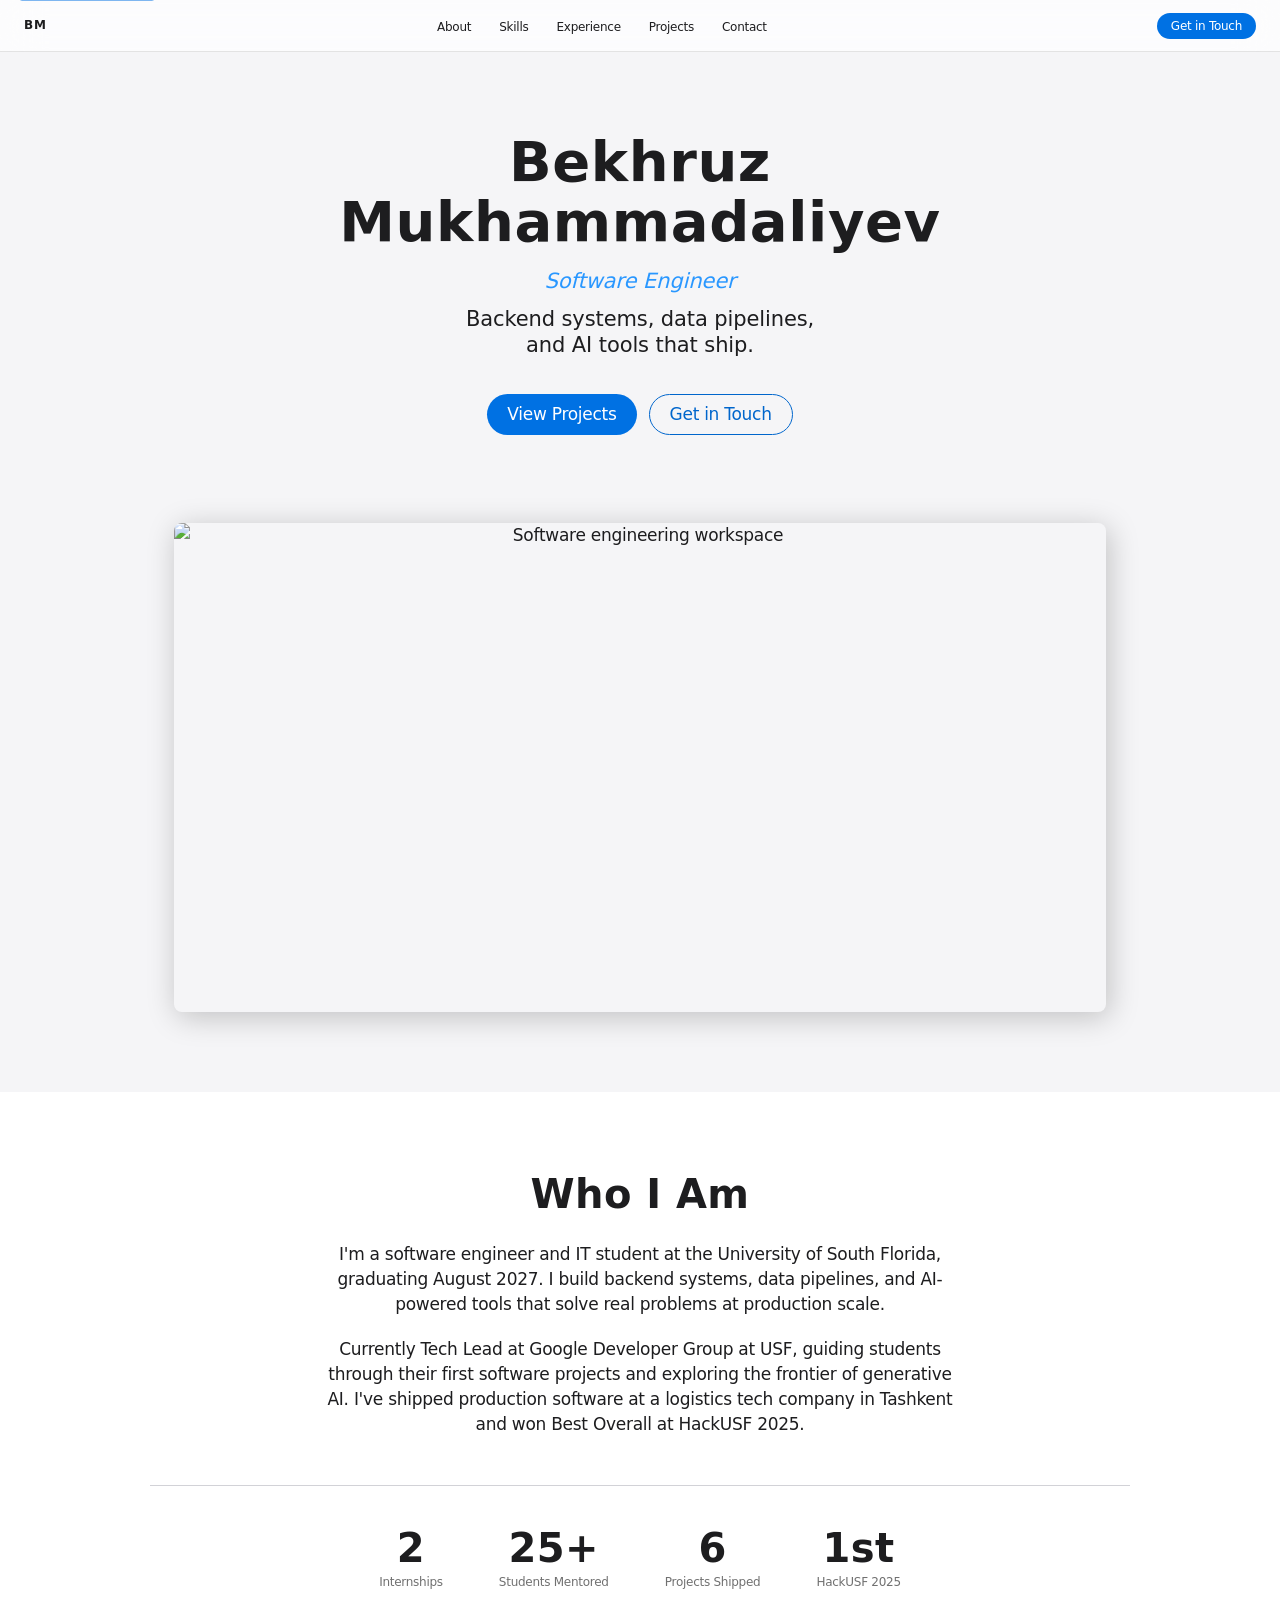
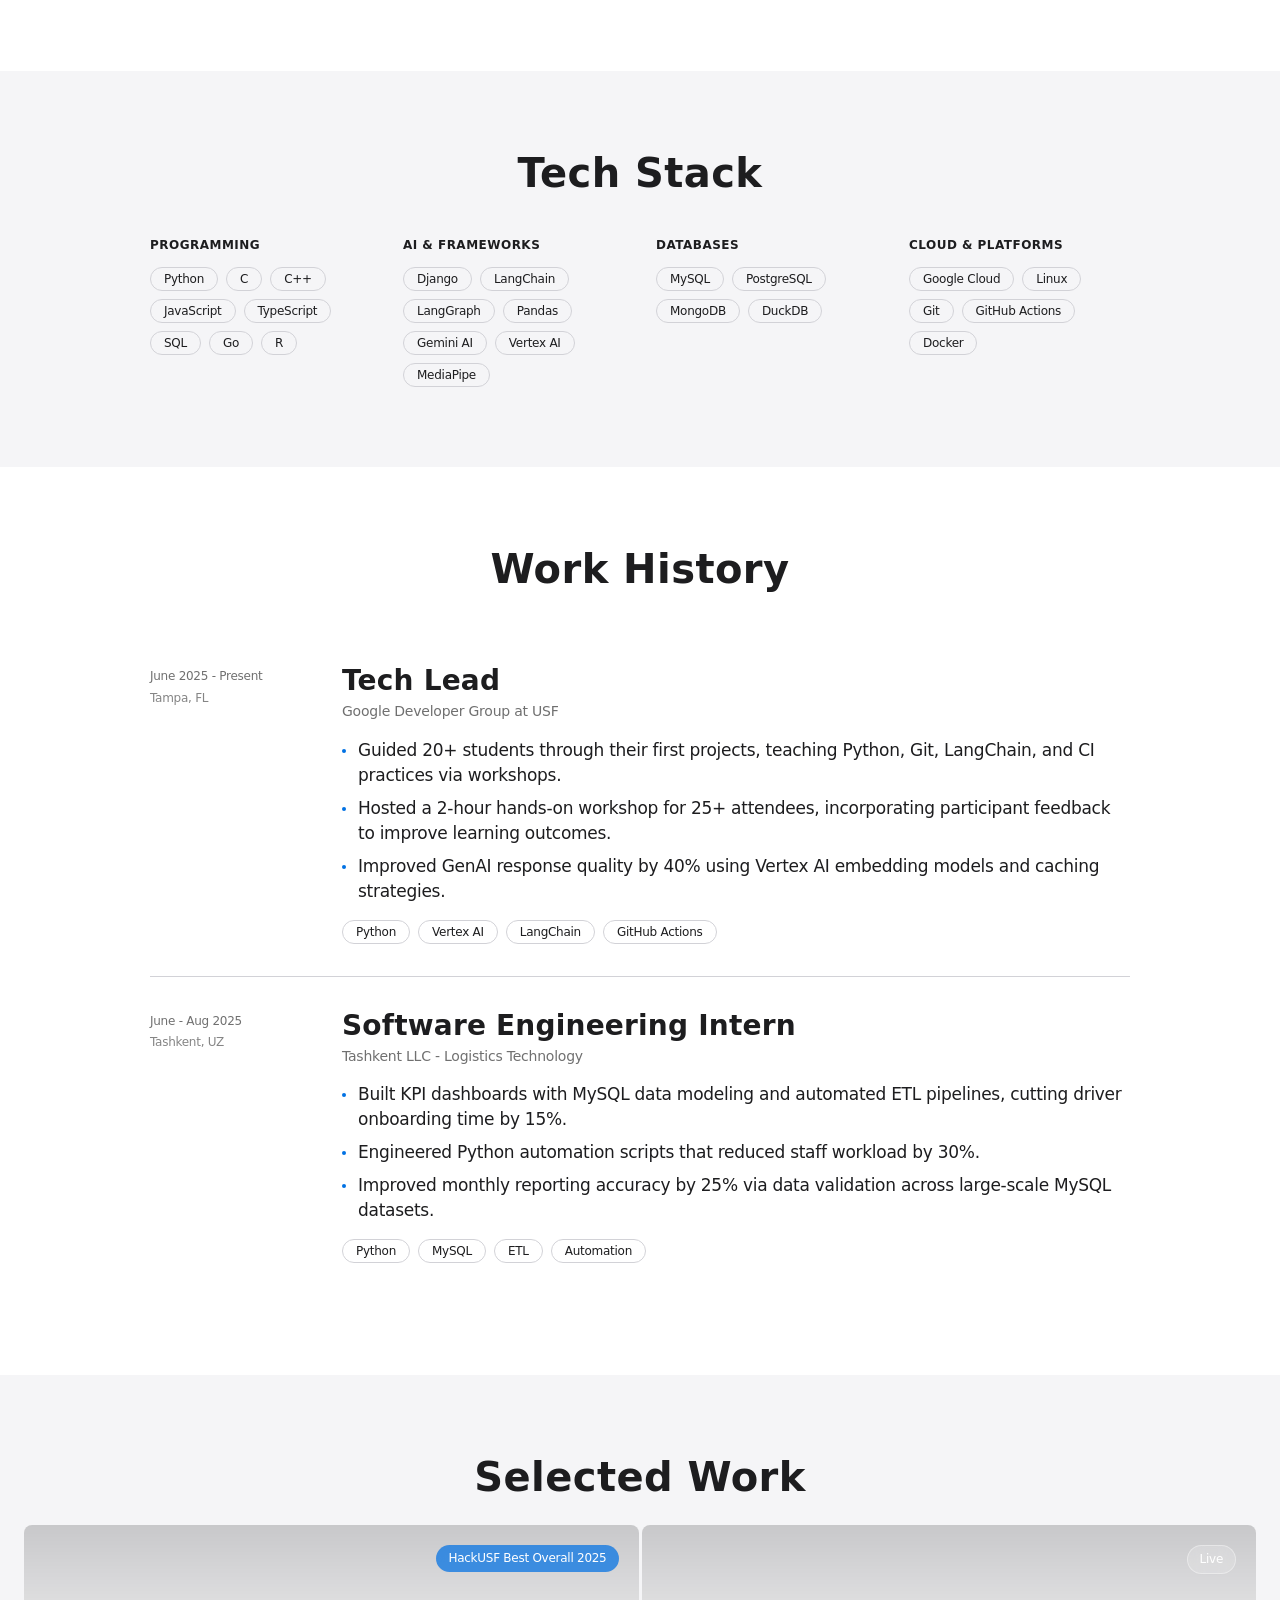
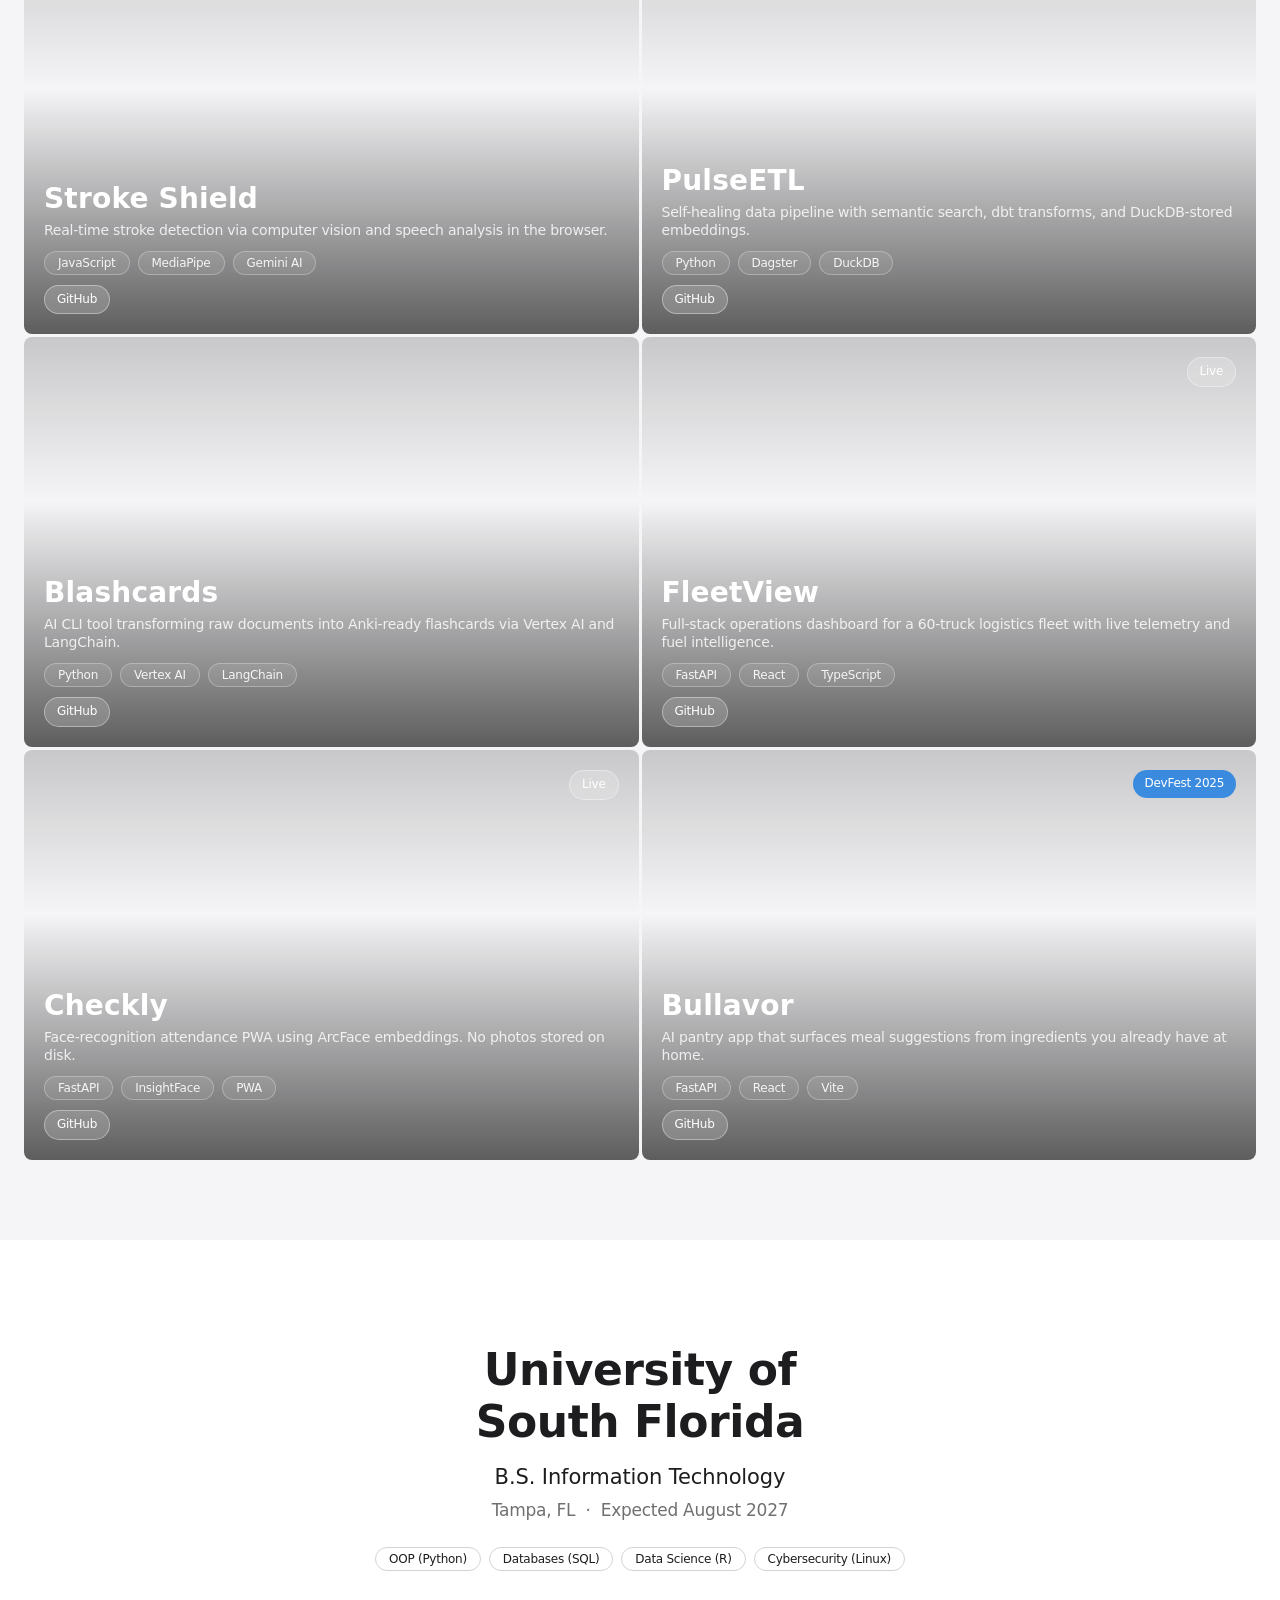
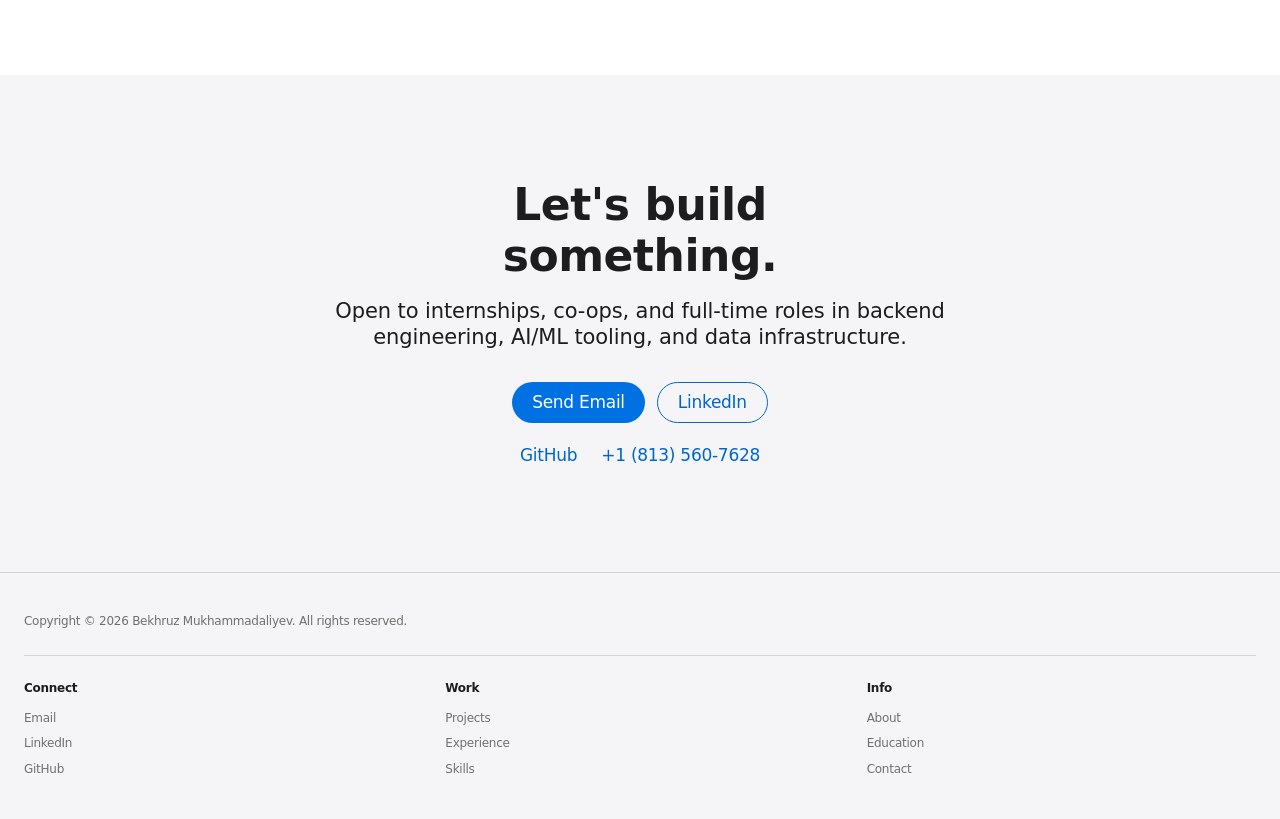
==== index.html @ 5757f216 "Redesign portfolio with Apple design language Complete overhaul to Apple product-page aesthetic: #f5" ====
<!DOCTYPE html>
<html lang="en">
<head>
  <meta charset="UTF-8" />
  <meta name="viewport" content="width=device-width, initial-scale=1.0" />
  <meta name="description" content="Bekhruz Mukhammadaliyev - software engineer at USF building backend systems, data pipelines, and AI tools." />
  <meta property="og:title" content="Bekhruz Mukhammadaliyev" />
  <meta property="og:description" content="Software engineer building backend systems, data pipelines, and AI tools that ship." />
  <meta property="og:type" content="website" />
  <meta name="twitter:card" content="summary" />
  <title>Bekhruz Mukhammadaliyev</title>
  <link rel="icon" href="data:image/svg+xml,<svg xmlns='http://www.w3.org/2000/svg' viewBox='0 0 100 100'><rect width='100' height='100' rx='22' fill='%230071e3'/><text x='50' y='72' text-anchor='middle' font-size='56' font-family='system-ui' font-weight='600' fill='white'>B</text></svg>" />
  <link rel="stylesheet" href="style.css" />
</head>
<body>

  <a href="#main-content" class="skip-link">Skip to content</a>

  <!-- Navigation -->
  <nav id="navbar" aria-label="Main navigation">
    <div class="nav-inner">
      <a href="#hero" class="nav-logo" aria-label="Bekhruz Mukhammadaliyev, home">BM</a>
      <ul class="nav-links" role="list">
        <li><a href="#about">About</a></li>
        <li><a href="#skills">Skills</a></li>
        <li><a href="#experience">Experience</a></li>
        <li><a href="#projects">Projects</a></li>
        <li><a href="#contact">Contact</a></li>
      </ul>
      <a href="#contact" class="btn btn-filled nav-cta">Get in Touch</a>
      <button class="hamburger" id="hamburger" aria-label="Toggle menu" aria-expanded="false" aria-controls="mobileMenu">
        <span></span>
        <span></span>
        <span></span>
      </button>
    </div>
  </nav>

  <!-- Mobile Menu -->
  <nav class="mobile-menu" id="mobileMenu" aria-label="Mobile navigation" aria-hidden="true">
    <ul role="list">
      <li><a href="#about"      class="mobile-link">About</a></li>
      <li><a href="#skills"     class="mobile-link">Skills</a></li>
      <li><a href="#experience" class="mobile-link">Experience</a></li>
      <li><a href="#projects"   class="mobile-link">Projects</a></li>
      <li><a href="#contact"    class="mobile-link">Contact</a></li>
    </ul>
  </nav>

  <main id="main-content">

    <!-- Hero -->
    <section id="hero">
      <div class="hero-text">
        <h1 class="hero-name">Bekhruz<br>Mukhammadaliyev</h1>
        <p class="hero-role">Software Engineer</p>
        <p class="hero-tagline">Backend systems, data pipelines,<br class="hero-br"> and AI tools that ship.</p>
        <div class="hero-actions">
          <a href="#projects" class="btn btn-filled">View Projects</a>
          <a href="#contact" class="btn btn-outlined">Get in Touch</a>
        </div>
      </div>
      <div class="hero-visual">
        <img
          src="https://picsum.photos/seed/bekhruz-software-engineer-workspace/1200/630"
          alt="Software engineering workspace"
          class="hero-image"
          width="1200"
          height="630"
        />
      </div>
    </section>

    <!-- About -->
    <section id="about" class="section section-white">
      <div class="section-col">
        <h2 class="heading reveal">Who I Am</h2>
        <p class="body-text reveal">I'm a software engineer and IT student at the University of South Florida, graduating August 2027. I build backend systems, data pipelines, and AI-powered tools that solve real problems at production scale.</p>
        <p class="body-text reveal">Currently Tech Lead at Google Developer Group at USF, guiding students through their first software projects and exploring the frontier of generative AI. I've shipped production software at a logistics tech company in Tashkent and won Best Overall at HackUSF 2025.</p>
        <div class="about-stats reveal">
          <div class="stat">
            <span class="stat-number">2</span>
            <span class="stat-label">Internships</span>
          </div>
          <div class="stat">
            <span class="stat-number">25+</span>
            <span class="stat-label">Students Mentored</span>
          </div>
          <div class="stat">
            <span class="stat-number">6</span>
            <span class="stat-label">Projects Shipped</span>
          </div>
          <div class="stat">
            <span class="stat-number">1st</span>
            <span class="stat-label">HackUSF 2025</span>
          </div>
        </div>
      </div>
    </section>

    <!-- Skills -->
    <section id="skills" class="section section-frost">
      <div class="section-col">
        <h2 class="heading reveal">Tech Stack</h2>
        <div class="skills-grid">

          <div class="skill-group reveal">
            <h3 class="skill-group-label">Programming</h3>
            <div class="tag-row">
              <span class="tag">Python</span>
              <span class="tag">C</span>
              <span class="tag">C++</span>
              <span class="tag">JavaScript</span>
              <span class="tag">TypeScript</span>
              <span class="tag">SQL</span>
              <span class="tag">Go</span>
              <span class="tag">R</span>
            </div>
          </div>

          <div class="skill-group reveal">
            <h3 class="skill-group-label">AI &amp; Frameworks</h3>
            <div class="tag-row">
              <span class="tag">Django</span>
              <span class="tag">LangChain</span>
              <span class="tag">LangGraph</span>
              <span class="tag">Pandas</span>
              <span class="tag">Gemini AI</span>
              <span class="tag">Vertex AI</span>
              <span class="tag">MediaPipe</span>
            </div>
          </div>

          <div class="skill-group reveal">
            <h3 class="skill-group-label">Databases</h3>
            <div class="tag-row">
              <span class="tag">MySQL</span>
              <span class="tag">PostgreSQL</span>
              <span class="tag">MongoDB</span>
              <span class="tag">DuckDB</span>
            </div>
          </div>

          <div class="skill-group reveal">
            <h3 class="skill-group-label">Cloud &amp; Platforms</h3>
            <div class="tag-row">
              <span class="tag">Google Cloud</span>
              <span class="tag">Linux</span>
              <span class="tag">Git</span>
              <span class="tag">GitHub Actions</span>
              <span class="tag">Docker</span>
            </div>
          </div>

        </div>
      </div>
    </section>

    <!-- Experience -->
    <section id="experience" class="section section-white">
      <div class="section-col">
        <h2 class="heading reveal">Work History</h2>
        <div class="exp-list">

          <div class="exp-item reveal">
            <div class="exp-meta">
              <span class="exp-period">June 2025 - Present</span>
              <span class="exp-location">Tampa, FL</span>
            </div>
            <div class="exp-body">
              <h3 class="exp-role">Tech Lead</h3>
              <p class="exp-org">Google Developer Group at USF</p>
              <ul class="exp-bullets">
                <li>Guided 20+ students through their first projects, teaching Python, Git, LangChain, and CI practices via workshops.</li>
                <li>Hosted a 2-hour hands-on workshop for 25+ attendees, incorporating participant feedback to improve learning outcomes.</li>
                <li>Improved GenAI response quality by 40% using Vertex AI embedding models and caching strategies.</li>
              </ul>
              <div class="tag-row">
                <span class="tag">Python</span>
                <span class="tag">Vertex AI</span>
                <span class="tag">LangChain</span>
                <span class="tag">GitHub Actions</span>
              </div>
            </div>
          </div>

          <div class="exp-item reveal">
            <div class="exp-meta">
              <span class="exp-period">June - Aug 2025</span>
              <span class="exp-location">Tashkent, UZ</span>
            </div>
            <div class="exp-body">
              <h3 class="exp-role">Software Engineering Intern</h3>
              <p class="exp-org">Tashkent LLC - Logistics Technology</p>
              <ul class="exp-bullets">
                <li>Built KPI dashboards with MySQL data modeling and automated ETL pipelines, cutting driver onboarding time by 15%.</li>
                <li>Engineered Python automation scripts that reduced staff workload by 30%.</li>
                <li>Improved monthly reporting accuracy by 25% via data validation across large-scale MySQL datasets.</li>
              </ul>
              <div class="tag-row">
                <span class="tag">Python</span>
                <span class="tag">MySQL</span>
                <span class="tag">ETL</span>
                <span class="tag">Automation</span>
              </div>
            </div>
          </div>

        </div>
      </div>
    </section>

    <!-- Projects -->
    <section id="projects" class="section section-frost section-projects">
      <div class="section-col">
        <h2 class="heading reveal">Selected Work</h2>
      </div>
      <div class="projects-grid">

        <div class="project-card reveal" style="--card-img: url('https://picsum.photos/seed/stroke-medical-detection/800/540')">
          <div class="project-card-inner">
            <div class="project-card-top">
              <span class="project-badge">HackUSF Best Overall 2025</span>
            </div>
            <div class="project-card-bottom">
              <h3 class="project-title">Stroke Shield</h3>
              <p class="project-desc">Real-time stroke detection via computer vision and speech analysis in the browser.</p>
              <div class="tag-row">
                <span class="tag tag-glass">JavaScript</span>
                <span class="tag tag-glass">MediaPipe</span>
                <span class="tag tag-glass">Gemini AI</span>
              </div>
              <div class="project-card-links">
                <a href="https://github.com/bekhruzmd/strokeshield" target="_blank" rel="noopener" class="project-link-pill">GitHub</a>
              </div>
            </div>
          </div>
        </div>

        <div class="project-card reveal" style="--card-img: url('https://picsum.photos/seed/data-pipeline-abstract/800/540')">
          <div class="project-card-inner">
            <div class="project-card-top">
              <a href="https://pulseetl.streamlit.app" target="_blank" rel="noopener" class="project-link-pill">Live</a>
            </div>
            <div class="project-card-bottom">
              <h3 class="project-title">PulseETL</h3>
              <p class="project-desc">Self-healing data pipeline with semantic search, dbt transforms, and DuckDB-stored embeddings.</p>
              <div class="tag-row">
                <span class="tag tag-glass">Python</span>
                <span class="tag tag-glass">Dagster</span>
                <span class="tag tag-glass">DuckDB</span>
              </div>
              <div class="project-card-links">
                <a href="https://github.com/bekhruzmd/production-grade-etl" target="_blank" rel="noopener" class="project-link-pill">GitHub</a>
              </div>
            </div>
          </div>
        </div>

        <div class="project-card reveal" style="--card-img: url('https://picsum.photos/seed/study-ai-flashcards/800/540')">
          <div class="project-card-inner">
            <div class="project-card-top"></div>
            <div class="project-card-bottom">
              <h3 class="project-title">Blashcards</h3>
              <p class="project-desc">AI CLI tool transforming raw documents into Anki-ready flashcards via Vertex AI and LangChain.</p>
              <div class="tag-row">
                <span class="tag tag-glass">Python</span>
                <span class="tag tag-glass">Vertex AI</span>
                <span class="tag tag-glass">LangChain</span>
              </div>
              <div class="project-card-links">
                <a href="https://github.com/bekhruzmd/blashcards" target="_blank" rel="noopener" class="project-link-pill">GitHub</a>
              </div>
            </div>
          </div>
        </div>

        <div class="project-card reveal" style="--card-img: url('https://picsum.photos/seed/logistics-fleet-truck/800/540')">
          <div class="project-card-inner">
            <div class="project-card-top">
              <a href="https://fleetview-app.vercel.app/#/overview" target="_blank" rel="noopener" class="project-link-pill">Live</a>
            </div>
            <div class="project-card-bottom">
              <h3 class="project-title">FleetView</h3>
              <p class="project-desc">Full-stack operations dashboard for a 60-truck logistics fleet with live telemetry and fuel intelligence.</p>
              <div class="tag-row">
                <span class="tag tag-glass">FastAPI</span>
                <span class="tag tag-glass">React</span>
                <span class="tag tag-glass">TypeScript</span>
              </div>
              <div class="project-card-links">
                <a href="https://github.com/bekhruzmd/fleetview" target="_blank" rel="noopener" class="project-link-pill">GitHub</a>
              </div>
            </div>
          </div>
        </div>

        <div class="project-card reveal" style="--card-img: url('https://picsum.photos/seed/biometric-face-recognition/800/540')">
          <div class="project-card-inner">
            <div class="project-card-top">
              <a href="https://bekhruzmd.github.io/checkly/" target="_blank" rel="noopener" class="project-link-pill">Live</a>
            </div>
            <div class="project-card-bottom">
              <h3 class="project-title">Checkly</h3>
              <p class="project-desc">Face-recognition attendance PWA using ArcFace embeddings. No photos stored on disk.</p>
              <div class="tag-row">
                <span class="tag tag-glass">FastAPI</span>
                <span class="tag tag-glass">InsightFace</span>
                <span class="tag tag-glass">PWA</span>
              </div>
              <div class="project-card-links">
                <a href="https://github.com/bekhruzmd/checkly" target="_blank" rel="noopener" class="project-link-pill">GitHub</a>
              </div>
            </div>
          </div>
        </div>

        <div class="project-card reveal" style="--card-img: url('https://picsum.photos/seed/food-kitchen-pantry/800/540')">
          <div class="project-card-inner">
            <div class="project-card-top">
              <span class="project-badge">DevFest 2025</span>
            </div>
            <div class="project-card-bottom">
              <h3 class="project-title">Bullavor</h3>
              <p class="project-desc">AI pantry app that surfaces meal suggestions from ingredients you already have at home.</p>
              <div class="tag-row">
                <span class="tag tag-glass">FastAPI</span>
                <span class="tag tag-glass">React</span>
                <span class="tag tag-glass">Vite</span>
              </div>
              <div class="project-card-links">
                <a href="https://github.com/bekhruzmd/bullavor-final" target="_blank" rel="noopener" class="project-link-pill">GitHub</a>
              </div>
            </div>
          </div>
        </div>

      </div>
    </section>

    <!-- Education -->
    <section id="education" class="section section-white">
      <div class="edu-block reveal">
        <h2 class="heading-display">University of<br>South Florida</h2>
        <p class="edu-degree">B.S. Information Technology</p>
        <p class="edu-meta">Tampa, FL &nbsp;&middot;&nbsp; Expected August 2027</p>
        <div class="tag-row tag-row-center">
          <span class="tag">OOP (Python)</span>
          <span class="tag">Databases (SQL)</span>
          <span class="tag">Data Science (R)</span>
          <span class="tag">Cybersecurity (Linux)</span>
        </div>
      </div>
    </section>

    <!-- Contact -->
    <section id="contact" class="section section-frost">
      <div class="contact-block reveal">
        <h2 class="heading-display">Let's build<br>something.</h2>
        <p class="contact-body">Open to internships, co-ops, and full-time roles in backend engineering, AI/ML tooling, and data infrastructure.</p>
        <div class="contact-actions">
          <a href="mailto:bekhruzapp@gmail.com" class="btn btn-filled">Send Email</a>
          <a href="https://linkedin.com/in/bekhruz-m" target="_blank" rel="noopener" class="btn btn-outlined">LinkedIn</a>
        </div>
        <div class="contact-aux">
          <a href="https://github.com/bekhruzmd" target="_blank" rel="noopener" class="ghost-link">GitHub</a>
          <a href="tel:+18135607628" class="ghost-link">+1 (813) 560-7628</a>
        </div>
      </div>
    </section>

  </main>

  <!-- Footer -->
  <footer>
    <div class="footer-inner">
      <div class="footer-top">
        <p class="footer-legal">Copyright &copy; <span id="year"></span> Bekhruz Mukhammadaliyev. All rights reserved.</p>
      </div>
      <div class="footer-grid">
        <div class="footer-col">
          <p class="footer-col-label">Connect</p>
          <a href="mailto:bekhruzapp@gmail.com" class="footer-link">Email</a>
          <a href="https://linkedin.com/in/bekhruz-m" target="_blank" rel="noopener" class="footer-link">LinkedIn</a>
          <a href="https://github.com/bekhruzmd" target="_blank" rel="noopener" class="footer-link">GitHub</a>
        </div>
        <div class="footer-col">
          <p class="footer-col-label">Work</p>
          <a href="#projects" class="footer-link">Projects</a>
          <a href="#experience" class="footer-link">Experience</a>
          <a href="#skills" class="footer-link">Skills</a>
        </div>
        <div class="footer-col">
          <p class="footer-col-label">Info</p>
          <a href="#about" class="footer-link">About</a>
          <a href="#education" class="footer-link">Education</a>
          <a href="#contact" class="footer-link">Contact</a>
        </div>
      </div>
    </div>
  </footer>

  <script src="script.js"></script>
</body>
</html>
---- style.css ----
/* ── Reset ── */
*, *::before, *::after { box-sizing: border-box; margin: 0; padding: 0; }

/* ════════════════════════════════════
   DESIGN TOKENS — Apple Style Reference
   Light · SF Pro · Three-blue system
════════════════════════════════════ */
:root {
  /* Colors */
  --blue:       #0071e3;   /* filled action buttons only */
  --blue-link:  #0066cc;   /* outlined actions, ghost links */
  --blue-sig:   #2997ff;   /* decorative, italic role label */
  --carbon:     #1d1d1f;   /* primary text */
  --frost:      #f5f5f7;   /* page canvas, section default */
  --ice:        #f4f8fb;   /* elevated surface wash */
  --ash:        #707070;   /* muted text, footer links */
  --mist:       #858585;   /* captions, meta */
  --divider:    #d2d2d7;   /* hairline rules */
  --pebble:     #e2e2e5;   /* tag fills, disabled surfaces */

  /* Typography — SF Pro on Apple, system-ui elsewhere */
  --font: -apple-system, BlinkMacSystemFont, "SF Pro Display", "SF Pro Text",
          system-ui, "Helvetica Neue", Helvetica, sans-serif;

  /* Type scale with Apple letter-spacing values */
  --sz-caption: 12px;  --lh-caption: 1.33;  --ls-caption: -0.264px;
  --sz-sm:      14px;  --lh-sm:      1.29;  --ls-sm:      -0.224px;
  --sz-body:    17px;  --lh-body:    1.47;  --ls-body:    -0.272px;
  --sz-sub:     21px;  --lh-sub:     1.24;  --ls-sub:     -0.105px;
  --sz-h3:      28px;  --lh-h3:      1.18;  --ls-h3:       0.196px;
  --sz-h2:      40px;  --lh-h2:      1.14;  --ls-h2:       0.44px;
  --sz-h1:      56px;  --lh-h1:      1.07;  --ls-h1:       0.616px;

  /* Radii — ONLY these two values */
  --r-card:  8px;
  --r-pill:  980px;

  /* Shadows — product images only, never on UI */
  --shadow-product: rgba(0, 0, 0, 0.22) 3px 5px 30px 0px;

  /* Easing */
  --ease: cubic-bezier(0.25, 0.1, 0.25, 1);
  --ease-out: cubic-bezier(0.23, 1, 0.32, 1);

  /* Layout */
  --max-page: 1440px;
  --max-text: 980px;

  color-scheme: light;
}

/* ── Base ── */
html { scroll-behavior: smooth; }

body {
  font-family: var(--font);
  background: var(--frost);
  color: var(--carbon);
  font-size: var(--sz-body);
  line-height: var(--lh-body);
  letter-spacing: var(--ls-body);
  overflow-x: hidden;
  -webkit-font-smoothing: antialiased;
  -moz-osx-font-smoothing: grayscale;
}

a    { color: inherit; text-decoration: none; }
ul   { list-style: none; }
img  { display: block; max-width: 100%; }

::selection { background: var(--blue); color: #fff; }

::-webkit-scrollbar { width: 6px; }
::-webkit-scrollbar-track { background: transparent; }
::-webkit-scrollbar-thumb { background: var(--divider); border-radius: 3px; }

/* ── Skip Link ── */
.skip-link {
  position: fixed;
  top: 0; left: 1rem;
  z-index: 200;
  background: var(--blue);
  color: #fff;
  font-family: var(--font);
  font-size: var(--sz-sm);
  padding: 0.5rem 1.25rem;
  border-radius: 0 0 6px 6px;
  text-decoration: none;
  transform: translateY(-100%);
  transition: transform 150ms var(--ease-out);
}
.skip-link:focus {
  transform: translateY(0);
  outline: 2px solid var(--blue);
  outline-offset: 2px;
}

/* ════════════════════════════════════
   BUTTONS
   980px radius · three variants · no shadows
════════════════════════════════════ */
.btn {
  display: inline-flex;
  align-items: center;
  justify-content: center;
  font-family: var(--font);
  font-size: var(--sz-body);
  font-weight: 400;
  letter-spacing: var(--ls-body);
  line-height: 1;
  border-radius: var(--r-pill);
  padding: 11px 20px;
  border: none;
  cursor: pointer;
  white-space: nowrap;
  text-decoration: none;
  transition: opacity 140ms ease;
}

.btn:hover  { opacity: 0.84; }
.btn:active { opacity: 0.68; transform: scale(0.98); transition-duration: 80ms; }

.btn-filled {
  background: var(--blue);
  color: #fff;
}

.btn-outlined {
  background: transparent;
  color: var(--blue-link);
  border: 1px solid var(--blue-link);
}

.ghost-link {
  font-size: var(--sz-body);
  color: var(--blue-link);
  text-decoration: none;
  transition: text-decoration 120ms ease;
}
.ghost-link:hover {
  text-decoration: underline;
  text-underline-offset: 3px;
}

/* ════════════════════════════════════
   NAVIGATION
   Frosted glass · sticky 52px · single line
════════════════════════════════════ */
#navbar {
  position: fixed;
  top: 0; left: 0; right: 0;
  z-index: 100;
  height: 52px;
  background: rgba(255, 255, 255, 0.72);
  backdrop-filter: blur(20px) saturate(180%);
  -webkit-backdrop-filter: blur(20px) saturate(180%);
  border-bottom: 0.5px solid rgba(0, 0, 0, 0.1);
}

.nav-inner {
  display: flex;
  align-items: center;
  justify-content: space-between;
  height: 100%;
  max-width: var(--max-page);
  margin: 0 auto;
  padding: 0 24px;
  gap: 16px;
}

.nav-logo {
  font-size: var(--sz-caption);
  font-weight: 600;
  color: var(--carbon);
  letter-spacing: 0.08em;
  text-transform: uppercase;
  flex-shrink: 0;
}

.nav-links {
  display: flex;
  align-items: center;
  gap: 0;
  flex: 1;
  justify-content: center;
}

.nav-links a {
  font-size: var(--sz-caption);
  font-weight: 400;
  color: var(--carbon);
  letter-spacing: var(--ls-caption);
  padding: 0.4rem 0.875rem;
  border-radius: var(--r-pill);
  transition: background 150ms ease;
  white-space: nowrap;
}
.nav-links a:hover { background: rgba(0, 0, 0, 0.06); }

.nav-cta {
  font-size: var(--sz-caption);
  padding: 7px 14px;
  flex-shrink: 0;
}

/* ── Hamburger ── */
.hamburger {
  display: none;
  flex-direction: column;
  justify-content: center;
  gap: 4px;
  background: none;
  border: none;
  cursor: pointer;
  padding: 0.5rem;
  min-width: 44px;
  min-height: 44px;
}
.hamburger span {
  display: block;
  width: 18px;
  height: 1px;
  background: var(--carbon);
  transition: transform 220ms var(--ease-out), opacity 220ms var(--ease-out);
}
.hamburger.open span:nth-child(1) { transform: translateY(5px) rotate(45deg); }
.hamburger.open span:nth-child(2) { opacity: 0; transform: scaleX(0); }
.hamburger.open span:nth-child(3) { transform: translateY(-5px) rotate(-45deg); }

/* ── Mobile Menu ── */
.mobile-menu {
  display: flex;
  position: fixed;
  top: 52px; left: 0; right: 0; bottom: 0;
  z-index: 99;
  background: rgba(255, 255, 255, 0.94);
  backdrop-filter: blur(20px) saturate(180%);
  -webkit-backdrop-filter: blur(20px) saturate(180%);
  flex-direction: column;
  justify-content: center;
  padding: 3rem 24px;
  visibility: hidden;
  opacity: 0;
  pointer-events: none;
  transition: opacity 220ms var(--ease-out), visibility 0ms linear 220ms;
}
.mobile-menu.open {
  visibility: visible;
  opacity: 1;
  pointer-events: auto;
  transition: opacity 220ms var(--ease-out), visibility 0ms;
}
.mobile-menu ul { display: flex; flex-direction: column; }
.mobile-menu a {
  display: block;
  font-size: clamp(2rem, 9vw, 3.5rem);
  font-weight: 600;
  color: var(--carbon);
  letter-spacing: -0.02em;
  line-height: 1.1;
  padding: 0.6rem 0;
  border-bottom: 0.5px solid var(--divider);
  transition: color 120ms ease;
}
.mobile-menu ul li:last-child a { border-bottom: none; }
.mobile-menu a:hover { color: var(--blue); }

/* ════════════════════════════════════
   HERO
   Full-bleed frost · centered · staggered entrance
════════════════════════════════════ */
#hero {
  background: var(--frost);
  padding-top: 52px;
  text-align: center;
}

.hero-text {
  padding: 80px 24px 40px;
  max-width: var(--max-text);
  margin: 0 auto;
}

.hero-name {
  font-size: clamp(40px, 7vw, var(--sz-h1));
  font-weight: 600;
  line-height: var(--lh-h1);
  letter-spacing: var(--ls-h1);
  color: var(--carbon);
  margin-bottom: 16px;
}

.hero-role {
  font-size: var(--sz-sub);
  font-weight: 400;
  font-style: italic;
  line-height: var(--lh-sub);
  letter-spacing: var(--ls-sub);
  color: var(--blue-sig);
  margin-bottom: 12px;
}

.hero-tagline {
  font-size: var(--sz-sub);
  font-weight: 300;
  line-height: var(--lh-sub);
  letter-spacing: var(--ls-sub);
  color: var(--carbon);
  margin-bottom: 36px;
}

.hero-actions {
  display: flex;
  gap: 12px;
  justify-content: center;
  flex-wrap: wrap;
}

.hero-visual {
  max-width: var(--max-text);
  margin: 48px auto 0;
  padding: 0 24px 80px;
}

/* Hero entrance — only fires once JS adds .hero-anim to <body> */
.hero-anim .hero-name    { animation: fade-up 0.65s cubic-bezier(0.23, 1, 0.32, 1) 0.08s both; }
.hero-anim .hero-role    { animation: fade-up 0.65s cubic-bezier(0.23, 1, 0.32, 1) 0.22s both; }
.hero-anim .hero-tagline { animation: fade-up 0.65s cubic-bezier(0.23, 1, 0.32, 1) 0.36s both; }
.hero-anim .hero-actions { animation: fade-up 0.65s cubic-bezier(0.23, 1, 0.32, 1) 0.50s both; }
.hero-anim .hero-visual  { animation: fade-in 0.80s cubic-bezier(0.23, 1, 0.32, 1) 0.64s both; }

.hero-anim .hero-name,
.hero-anim .hero-role,
.hero-anim .hero-tagline,
.hero-anim .hero-actions,
.hero-anim .hero-visual {
  opacity: 0; /* backwards fill — hidden until animation fires */
}

.hero-image {
  width: 100%;
  height: auto;
  border-radius: var(--r-card);
  box-shadow: var(--shadow-product);
}

/* ════════════════════════════════════
   SECTIONS
════════════════════════════════════ */
.section { padding: 80px 24px; }
.section-white { background: #ffffff; }
.section-frost { background: var(--frost); }

.section-col {
  max-width: var(--max-text);
  margin: 0 auto;
  text-align: center;
}

/* ── Type ── */
.heading {
  font-size: clamp(28px, 4vw, var(--sz-h2));
  font-weight: 600;
  line-height: var(--lh-h2);
  letter-spacing: var(--ls-h2);
  color: var(--carbon);
  margin-bottom: 24px;
}

.heading-display {
  font-size: clamp(32px, 5vw, 44px);
  font-weight: 600;
  line-height: 1.18;
  letter-spacing: -0.44px;
  color: var(--carbon);
  margin-bottom: 16px;
}

.body-text {
  font-size: var(--sz-body);
  font-weight: 400;
  line-height: var(--lh-body);
  letter-spacing: var(--ls-body);
  color: var(--carbon);
  max-width: 60ch;
  margin: 0 auto 20px;
}

/* ── Scroll reveal ── */
.reveal {
  opacity: 0;
  transform: translateY(16px);
  transition: opacity 0.55s var(--ease-out), transform 0.55s var(--ease-out);
}
.reveal.visible { opacity: 1; transform: translateY(0); }

/* ── Tags / Pills ── */
.tag-row {
  display: flex;
  flex-wrap: wrap;
  gap: 8px;
  margin-top: 12px;
}
.tag-row-center { justify-content: center; }

.tag {
  display: inline-block;
  font-size: var(--sz-caption);
  font-weight: 400;
  color: var(--carbon);
  letter-spacing: var(--ls-caption);
  line-height: 1;
  border: 0.5px solid var(--divider);
  border-radius: var(--r-pill);
  padding: 5px 13px;
  background: transparent;
}

/* Glass tags on dark photo backgrounds */
.tag-glass {
  color: rgba(255, 255, 255, 0.9);
  border-color: rgba(255, 255, 255, 0.28);
  background: rgba(255, 255, 255, 0.08);
}

/* ════════════════════════════════════
   ABOUT
════════════════════════════════════ */
.about-stats {
  display: flex;
  justify-content: center;
  gap: 56px;
  flex-wrap: wrap;
  margin-top: 48px;
  padding-top: 40px;
  border-top: 0.5px solid var(--divider);
}

.stat { text-align: center; }

.stat-number {
  display: block;
  font-size: clamp(24px, 4vw, 40px);
  font-weight: 600;
  letter-spacing: var(--ls-h2);
  color: var(--carbon);
  line-height: 1.1;
}

.stat-label {
  display: block;
  font-size: var(--sz-caption);
  font-weight: 400;
  color: var(--ash);
  letter-spacing: var(--ls-caption);
  margin-top: 4px;
}

/* ════════════════════════════════════
   SKILLS
════════════════════════════════════ */
.skills-grid {
  display: grid;
  grid-template-columns: repeat(4, 1fr);
  gap: 40px 32px;
  margin-top: 40px;
  text-align: left;
}

.skill-group-label {
  font-size: var(--sz-caption);
  font-weight: 600;
  color: var(--carbon);
  letter-spacing: 0.04em;
  text-transform: uppercase;
  margin-bottom: 12px;
}

/* ════════════════════════════════════
   EXPERIENCE
   Left-aligned typographic timeline
════════════════════════════════════ */
.exp-list {
  margin-top: 40px;
  text-align: left;
}

.exp-item {
  display: grid;
  grid-template-columns: 160px 1fr;
  gap: 32px;
  padding: 32px 0;
  border-bottom: 0.5px solid var(--divider);
}
.exp-item:last-child { border-bottom: none; }

.exp-meta {
  display: flex;
  flex-direction: column;
  gap: 4px;
  padding-top: 4px;
}

.exp-period {
  font-size: var(--sz-caption);
  font-weight: 400;
  color: var(--ash);
  letter-spacing: var(--ls-caption);
}

.exp-location {
  font-size: var(--sz-caption);
  color: var(--mist);
  letter-spacing: var(--ls-caption);
}

.exp-role {
  font-size: var(--sz-h3);
  font-weight: 600;
  letter-spacing: var(--ls-h3);
  line-height: var(--lh-h3);
  color: var(--carbon);
  margin-bottom: 4px;
}

.exp-org {
  font-size: var(--sz-sm);
  color: var(--ash);
  letter-spacing: var(--ls-sm);
  margin-bottom: 16px;
}

.exp-bullets {
  display: flex;
  flex-direction: column;
  gap: 8px;
  margin-bottom: 16px;
}

.exp-bullets li {
  font-size: var(--sz-body);
  color: var(--carbon);
  line-height: var(--lh-body);
  letter-spacing: var(--ls-body);
  padding-left: 16px;
  position: relative;
}

.exp-bullets li::before {
  content: '';
  position: absolute;
  left: 0;
  top: 0.66em;
  width: 4px;
  height: 4px;
  border-radius: 50%;
  background: var(--blue);
}

/* ════════════════════════════════════
   PROJECTS — Service Card Grid
   6 cards 2-col · full-bleed photo · 8px radius
════════════════════════════════════ */
.section-projects {
  padding-left: 0;
  padding-right: 0;
}

.section-projects .section-col {
  padding: 0 24px;
}

.projects-grid {
  display: grid;
  grid-template-columns: repeat(2, 1fr);
  gap: 3px;
  max-width: var(--max-page);
  margin: 24px auto 0;
  padding: 0 24px;
}

.project-card {
  position: relative;
  display: block;
  border-radius: var(--r-card);
  overflow: hidden;
  aspect-ratio: 3 / 2;
  background-image: var(--card-img);
  background-size: cover;
  background-position: center;
  transition: transform 300ms var(--ease-out);
}
.project-card:hover { transform: scale(1.015); }

.project-card-links {
  display: flex;
  gap: 8px;
  margin-top: 10px;
}

.project-card-inner {
  position: absolute;
  inset: 0;
  display: flex;
  flex-direction: column;
  justify-content: space-between;
  padding: 20px;
  background: linear-gradient(
    to bottom,
    rgba(0, 0, 0, 0.18) 0%,
    transparent 40%,
    rgba(0, 0, 0, 0.62) 100%
  );
}

.project-card-top {
  display: flex;
  justify-content: flex-end;
}

.project-badge {
  font-size: var(--sz-caption);
  font-weight: 400;
  color: #fff;
  background: rgba(0, 113, 227, 0.72);
  backdrop-filter: blur(8px);
  -webkit-backdrop-filter: blur(8px);
  border-radius: var(--r-pill);
  padding: 5px 12px;
  letter-spacing: var(--ls-caption);
}

.project-link-pill {
  font-size: var(--sz-caption);
  font-weight: 400;
  color: #fff;
  background: rgba(255, 255, 255, 0.18);
  backdrop-filter: blur(8px);
  -webkit-backdrop-filter: blur(8px);
  border: 0.5px solid rgba(255, 255, 255, 0.38);
  border-radius: var(--r-pill);
  padding: 5px 12px;
  text-decoration: none;
  letter-spacing: var(--ls-caption);
  transition: background 140ms ease;
}
.project-link-pill:hover { background: rgba(255, 255, 255, 0.28); }

.project-title {
  font-size: var(--sz-h3);
  font-weight: 600;
  color: #fff;
  letter-spacing: var(--ls-h3);
  line-height: var(--lh-h3);
  margin-bottom: 6px;
}

.project-desc {
  font-size: var(--sz-sm);
  font-weight: 400;
  color: rgba(255, 255, 255, 0.82);
  letter-spacing: var(--ls-sm);
  line-height: var(--lh-sm);
  margin-bottom: 10px;
}

/* ════════════════════════════════════
   EDUCATION — Typographic CTA Block
════════════════════════════════════ */
.edu-block {
  text-align: center;
  max-width: var(--max-text);
  margin: 0 auto;
  padding: 24px 0;
}

.edu-degree {
  font-size: var(--sz-sub);
  font-weight: 300;
  color: var(--carbon);
  letter-spacing: var(--ls-sub);
  line-height: var(--lh-sub);
  margin-bottom: 8px;
}

.edu-meta {
  font-size: var(--sz-body);
  font-weight: 400;
  color: var(--ash);
  letter-spacing: var(--ls-body);
  margin-bottom: 24px;
}

/* ════════════════════════════════════
   CONTACT
════════════════════════════════════ */
.contact-block {
  text-align: center;
  max-width: var(--max-text);
  margin: 0 auto;
  padding: 24px 0;
}

.contact-body {
  font-size: var(--sz-sub);
  font-weight: 300;
  color: var(--carbon);
  line-height: var(--lh-sub);
  letter-spacing: var(--ls-sub);
  max-width: 48ch;
  margin: 0 auto 32px;
}

.contact-actions {
  display: flex;
  gap: 12px;
  justify-content: center;
  flex-wrap: wrap;
  margin-bottom: 20px;
}

.contact-aux {
  display: flex;
  gap: 24px;
  justify-content: center;
  flex-wrap: wrap;
}

/* ════════════════════════════════════
   FOOTER
   Multi-column typographic · #f5f5f7
════════════════════════════════════ */
footer {
  background: var(--frost);
  border-top: 0.5px solid var(--divider);
  padding: 40px 24px;
}

.footer-inner {
  max-width: var(--max-page);
  margin: 0 auto;
}

.footer-top {
  padding-bottom: 24px;
  margin-bottom: 24px;
  border-bottom: 0.5px solid var(--divider);
}

.footer-legal {
  font-size: var(--sz-caption);
  color: var(--ash);
  letter-spacing: var(--ls-caption);
}

.footer-grid {
  display: grid;
  grid-template-columns: repeat(3, 1fr);
  gap: 32px;
}

.footer-col {
  display: flex;
  flex-direction: column;
  gap: 8px;
}

.footer-col-label {
  font-size: var(--sz-caption);
  font-weight: 600;
  color: var(--carbon);
  letter-spacing: var(--ls-caption);
  margin-bottom: 4px;
}

.footer-link {
  font-size: var(--sz-caption);
  color: var(--ash);
  letter-spacing: var(--ls-caption);
  text-decoration: none;
  transition: color 120ms ease;
}
.footer-link:hover { color: var(--blue); }

/* ════════════════════════════════════
   KEYFRAMES
════════════════════════════════════ */
@keyframes fade-up {
  from { opacity: 0; transform: translateY(12px); }
  to   { opacity: 1; transform: translateY(0); }
}

@keyframes fade-in {
  from { opacity: 0; }
  to   { opacity: 1; }
}

/* ════════════════════════════════════
   REDUCED MOTION
════════════════════════════════════ */
@media (prefers-reduced-motion: reduce) {
  .hero-anim .hero-name,
  .hero-anim .hero-role,
  .hero-anim .hero-tagline,
  .hero-anim .hero-actions,
  .hero-anim .hero-visual {
    animation: none;
    opacity: 1;
  }

  .reveal {
    transition: opacity 200ms ease;
    transform: none !important;
  }
  .reveal.visible { opacity: 1; }

  .project-card         { transition: none; }
  .project-card:hover   { transform: none; }

  .btn                  { transition: none; }
  .hamburger span       { transition: none; }
  .mobile-menu,
  .mobile-menu.open     { transition: none; }

  .skip-link            { transition: none; }
}

/* ════════════════════════════════════
   RESPONSIVE
════════════════════════════════════ */
@media (max-width: 1024px) {
  .skills-grid { grid-template-columns: repeat(2, 1fr); }
}

@media (max-width: 768px) {
  /* Nav */
  .nav-links, .nav-cta { display: none; }
  .hamburger { display: flex; }

  /* Hero */
  .hero-text   { padding: 56px 20px 32px; }
  .hero-visual { padding: 0 20px 56px; margin-top: 36px; }
  .hero-br     { display: none; }

  /* Sections */
  .section { padding: 60px 20px; }

  /* About stats: wrap tightly */
  .about-stats { gap: 32px; }

  /* Skills */
  .skills-grid { grid-template-columns: repeat(2, 1fr); gap: 28px 20px; }

  /* Experience */
  .exp-item  { grid-template-columns: 1fr; gap: 6px; }
  .exp-meta  { flex-direction: row; gap: 16px; }

  /* Projects */
  .projects-grid { grid-template-columns: 1fr; padding: 0 20px; }
  .section-projects .section-col { padding: 0 20px; }

  /* Footer */
  .footer-grid { grid-template-columns: repeat(2, 1fr); }
}

@media (max-width: 480px) {
  .skills-grid  { grid-template-columns: 1fr; }
  .footer-grid  { grid-template-columns: 1fr; }
  .about-stats  { gap: 20px; }
}
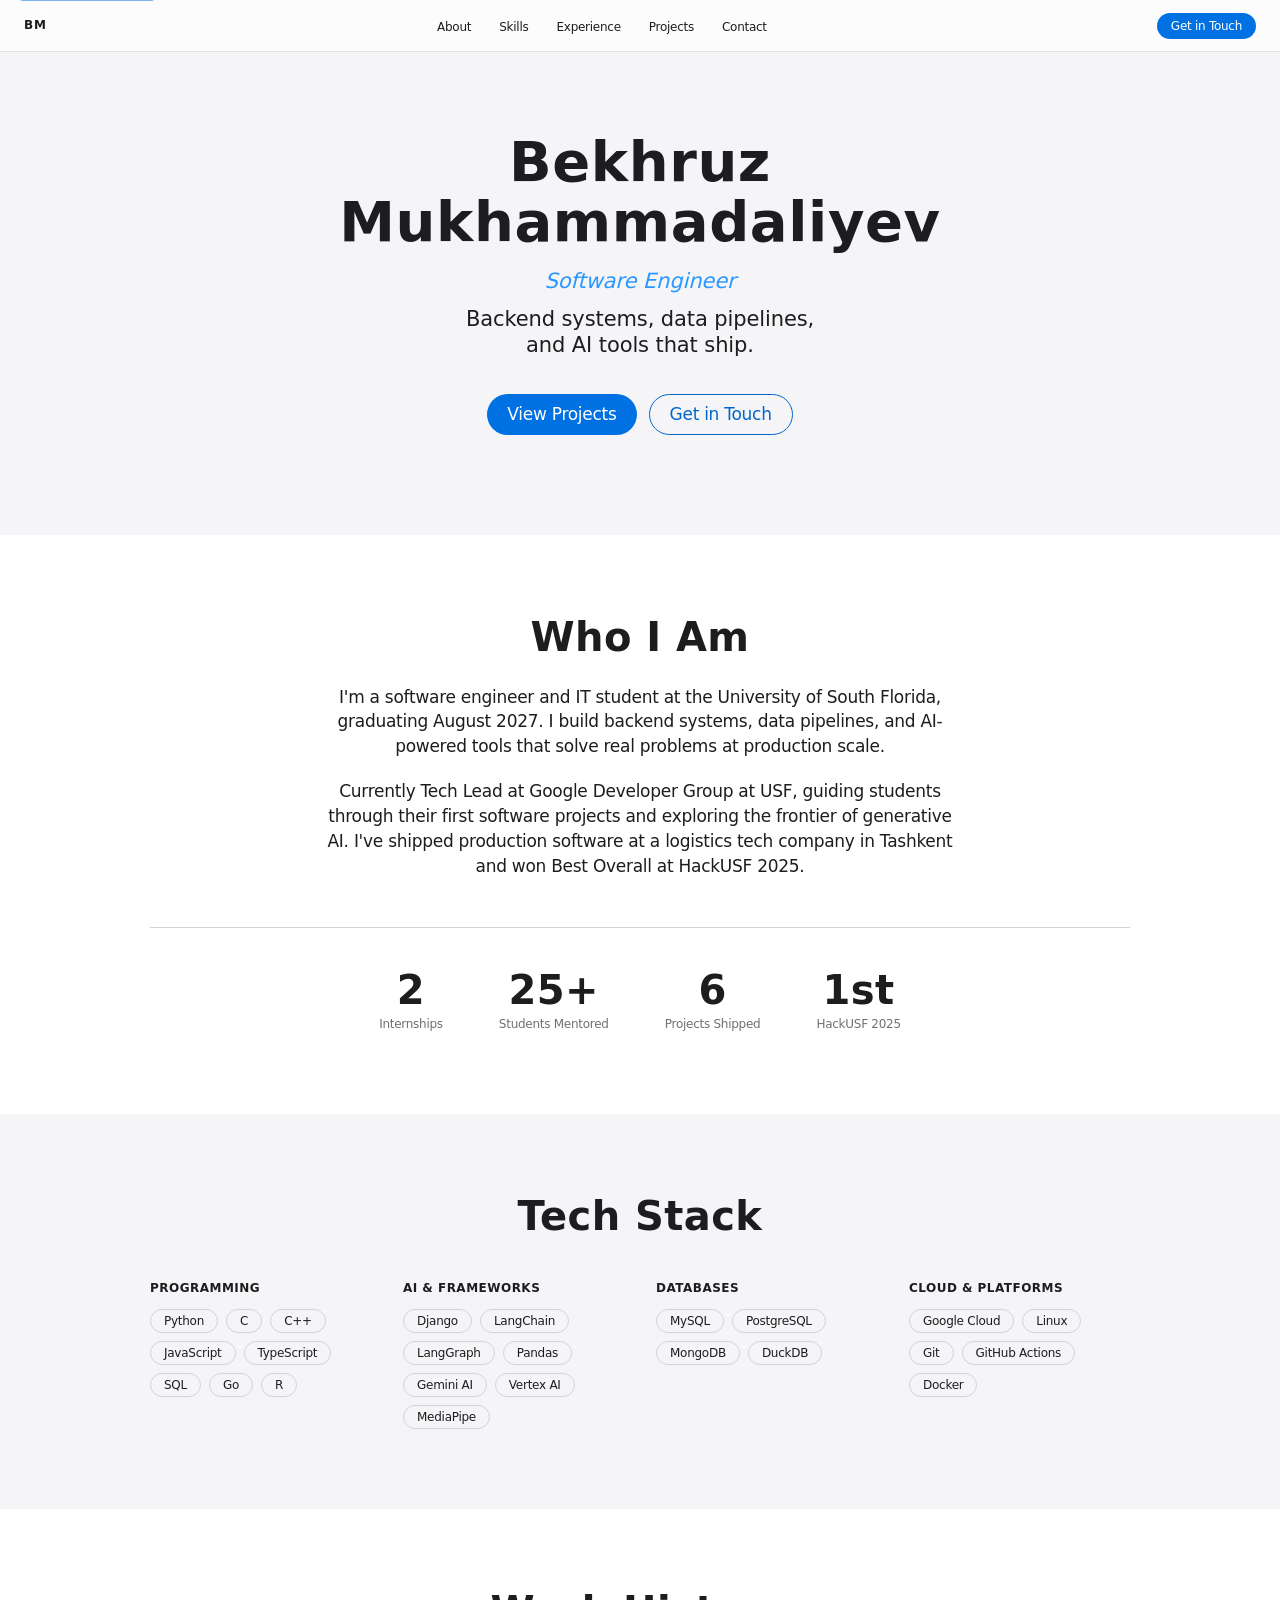
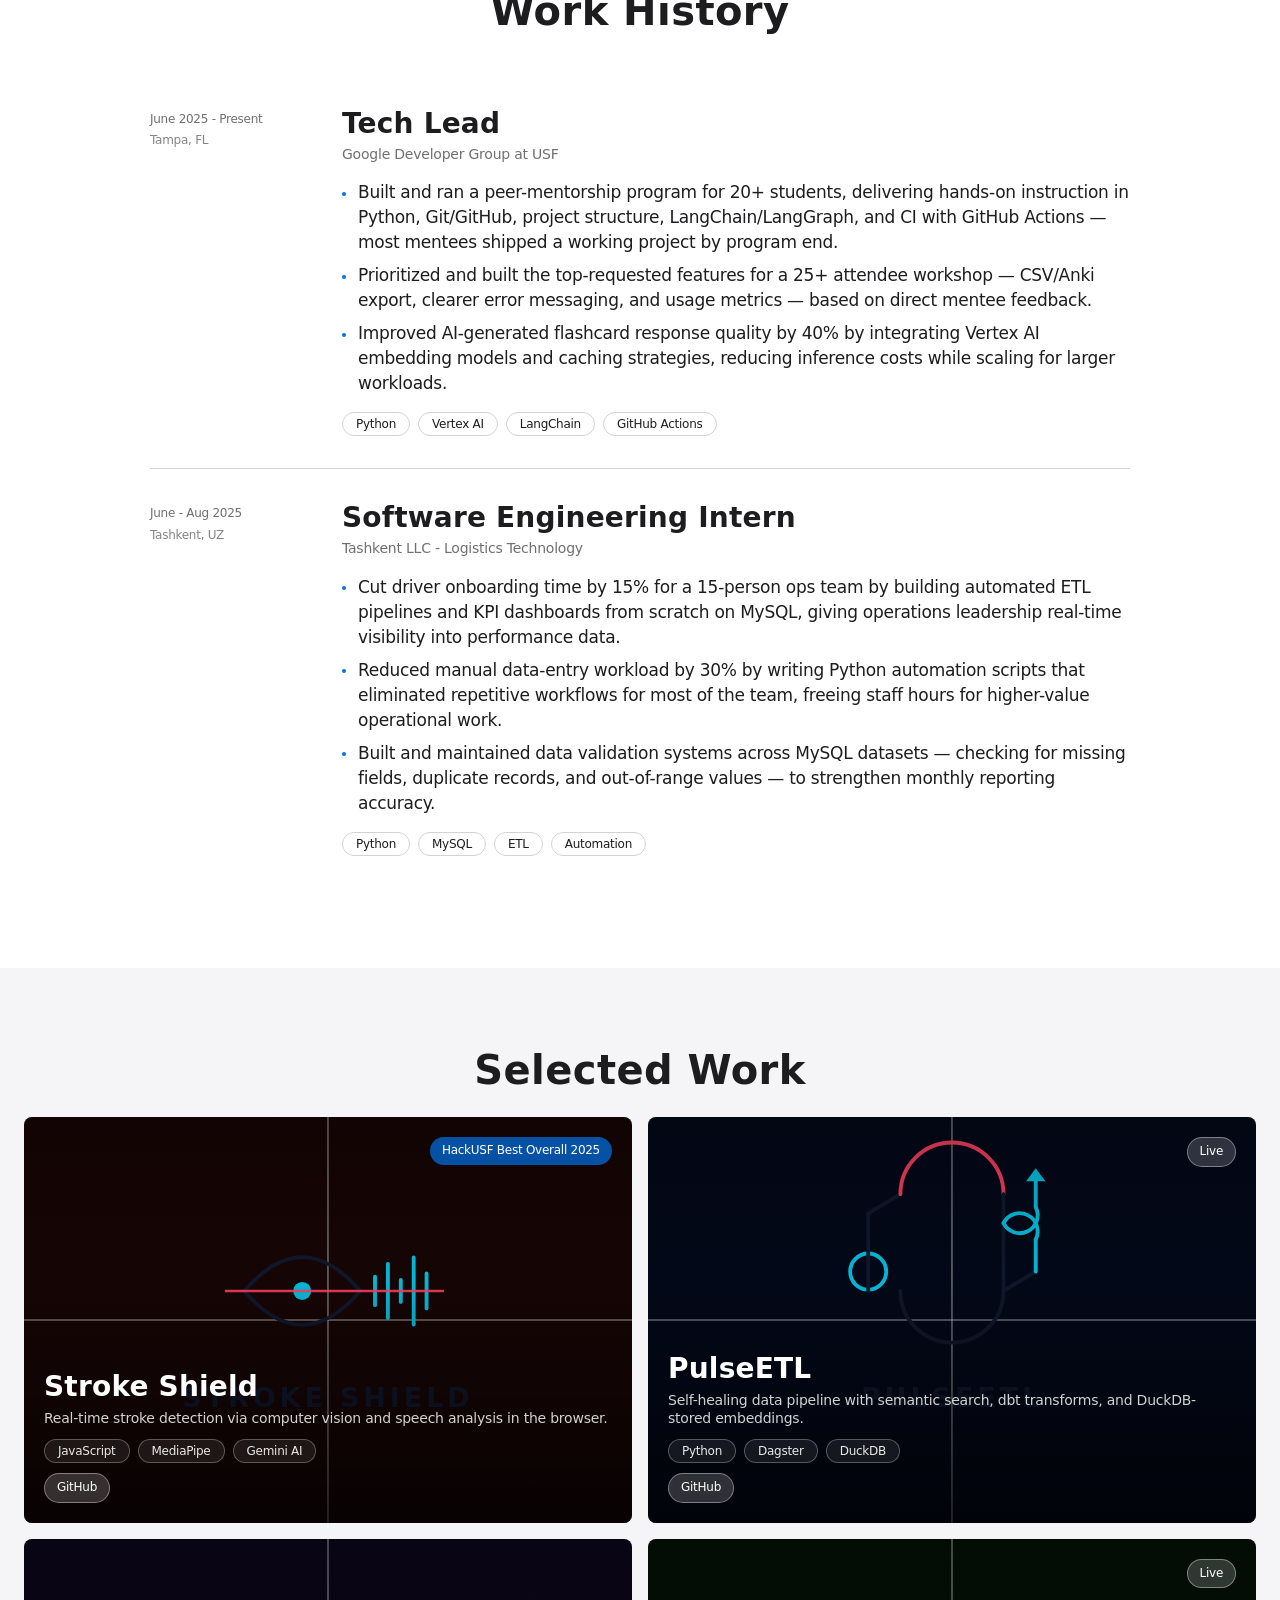
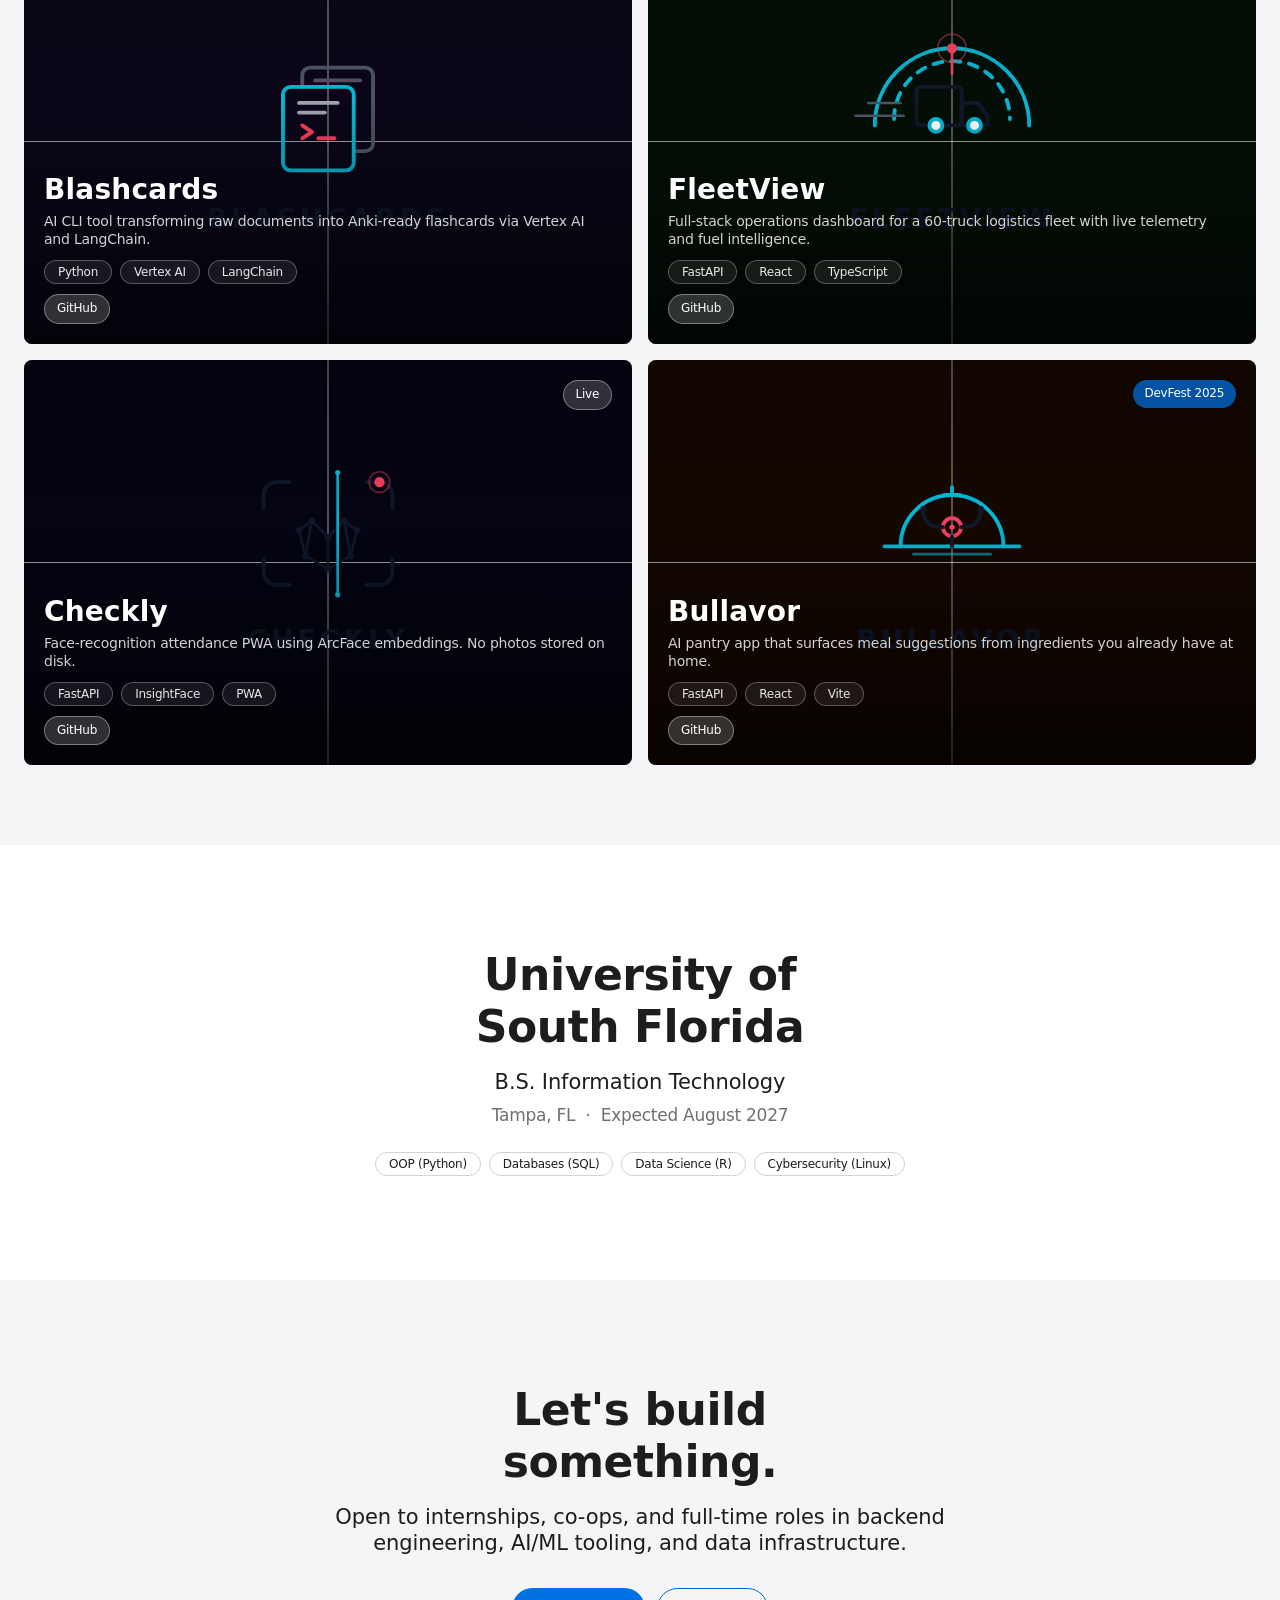
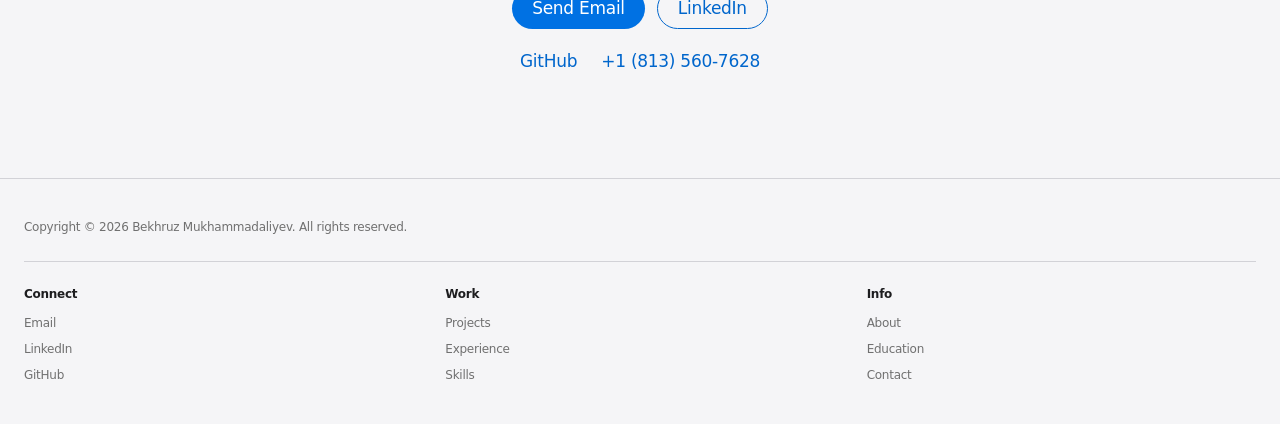
==== commit da488b35: "Update portfolio: add project SVGs, fix card alignment, update experience bullets - Replace random s" ====
--- a/index.html
+++ b/index.html
@@ -9,7 +9,7 @@
   <meta property="og:type" content="website" />
   <meta name="twitter:card" content="summary" />
   <title>Bekhruz Mukhammadaliyev</title>
-  <link rel="icon" href="data:image/svg+xml,<svg xmlns='http://www.w3.org/2000/svg' viewBox='0 0 100 100'><rect width='100' height='100' rx='22' fill='%230071e3'/><text x='50' y='72' text-anchor='middle' font-size='56' font-family='system-ui' font-weight='600' fill='white'>B</text></svg>" />
+  <link rel="icon" href="data:image/svg+xml,<svg xmlns='http://www.w3.org/2000/svg' viewBox='0 0 100 100'><text y='.9em' font-size='90'>👨🏻‍💻</text></svg>" />
   <link rel="stylesheet" href="style.css" />
 </head>
 <body>
@@ -60,15 +60,6 @@
           <a href="#contact" class="btn btn-outlined">Get in Touch</a>
         </div>
       </div>
-      <div class="hero-visual">
-        <img
-          src="https://picsum.photos/seed/bekhruz-software-engineer-workspace/1200/630"
-          alt="Software engineering workspace"
-          class="hero-image"
-          width="1200"
-          height="630"
-        />
-      </div>
     </section>
 
     <!-- About -->
@@ -171,9 +162,9 @@
               <h3 class="exp-role">Tech Lead</h3>
               <p class="exp-org">Google Developer Group at USF</p>
               <ul class="exp-bullets">
-                <li>Guided 20+ students through their first projects, teaching Python, Git, LangChain, and CI practices via workshops.</li>
-                <li>Hosted a 2-hour hands-on workshop for 25+ attendees, incorporating participant feedback to improve learning outcomes.</li>
-                <li>Improved GenAI response quality by 40% using Vertex AI embedding models and caching strategies.</li>
+                <li>Built and ran a peer-mentorship program for 20+ students, delivering hands-on instruction in Python, Git/GitHub, project structure, LangChain/LangGraph, and CI with GitHub Actions — most mentees shipped a working project by program end.</li>
+                <li>Prioritized and built the top-requested features for a 25+ attendee workshop — CSV/Anki export, clearer error messaging, and usage metrics — based on direct mentee feedback.</li>
+                <li>Improved AI-generated flashcard response quality by 40% by integrating Vertex AI embedding models and caching strategies, reducing inference costs while scaling for larger workloads.</li>
               </ul>
               <div class="tag-row">
                 <span class="tag">Python</span>
@@ -193,9 +184,9 @@
               <h3 class="exp-role">Software Engineering Intern</h3>
               <p class="exp-org">Tashkent LLC - Logistics Technology</p>
               <ul class="exp-bullets">
-                <li>Built KPI dashboards with MySQL data modeling and automated ETL pipelines, cutting driver onboarding time by 15%.</li>
-                <li>Engineered Python automation scripts that reduced staff workload by 30%.</li>
-                <li>Improved monthly reporting accuracy by 25% via data validation across large-scale MySQL datasets.</li>
+                <li>Cut driver onboarding time by 15% for a 15-person ops team by building automated ETL pipelines and KPI dashboards from scratch on MySQL, giving operations leadership real-time visibility into performance data.</li>
+                <li>Reduced manual data-entry workload by 30% by writing Python automation scripts that eliminated repetitive workflows for most of the team, freeing staff hours for higher-value operational work.</li>
+                <li>Built and maintained data validation systems across MySQL datasets — checking for missing fields, duplicate records, and out-of-range values — to strengthen monthly reporting accuracy.</li>
               </ul>
               <div class="tag-row">
                 <span class="tag">Python</span>
@@ -217,7 +208,7 @@
       </div>
       <div class="projects-grid">
 
-        <div class="project-card reveal" style="--card-img: url('https://picsum.photos/seed/stroke-medical-detection/800/540')">
+        <div class="project-card reveal" style="--card-img: url('images/strokeshield.svg'); --card-bg: #160505">
           <div class="project-card-inner">
             <div class="project-card-top">
               <span class="project-badge">HackUSF Best Overall 2025</span>
@@ -237,7 +228,7 @@
           </div>
         </div>
 
-        <div class="project-card reveal" style="--card-img: url('https://picsum.photos/seed/data-pipeline-abstract/800/540')">
+        <div class="project-card reveal" style="--card-img: url('images/pulseetl.svg'); --card-bg: #030818">
           <div class="project-card-inner">
             <div class="project-card-top">
               <a href="https://pulseetl.streamlit.app" target="_blank" rel="noopener" class="project-link-pill">Live</a>
@@ -257,7 +248,7 @@
           </div>
         </div>
 
-        <div class="project-card reveal" style="--card-img: url('https://picsum.photos/seed/study-ai-flashcards/800/540')">
+        <div class="project-card reveal" style="--card-img: url('images/blashcards.svg'); --card-bg: #0a0618">
           <div class="project-card-inner">
             <div class="project-card-top"></div>
             <div class="project-card-bottom">
@@ -275,7 +266,7 @@
           </div>
         </div>
 
-        <div class="project-card reveal" style="--card-img: url('https://picsum.photos/seed/logistics-fleet-truck/800/540')">
+        <div class="project-card reveal" style="--card-img: url('images/fleetview.svg'); --card-bg: #030f06">
           <div class="project-card-inner">
             <div class="project-card-top">
               <a href="https://fleetview-app.vercel.app/#/overview" target="_blank" rel="noopener" class="project-link-pill">Live</a>
@@ -295,7 +286,7 @@
           </div>
         </div>
 
-        <div class="project-card reveal" style="--card-img: url('https://picsum.photos/seed/biometric-face-recognition/800/540')">
+        <div class="project-card reveal" style="--card-img: url('images/checkly.svg'); --card-bg: #040412">
           <div class="project-card-inner">
             <div class="project-card-top">
               <a href="https://bekhruzmd.github.io/checkly/" target="_blank" rel="noopener" class="project-link-pill">Live</a>
@@ -315,7 +306,7 @@
           </div>
         </div>
 
-        <div class="project-card reveal" style="--card-img: url('https://picsum.photos/seed/food-kitchen-pantry/800/540')">
+        <div class="project-card reveal" style="--card-img: url('images/bullavor.svg'); --card-bg: #140700">
           <div class="project-card-inner">
             <div class="project-card-top">
               <span class="project-badge">DevFest 2025</span>
--- a/style.css
+++ b/style.css
@@ -276,7 +276,7 @@
 }
 
 .hero-text {
-  padding: 80px 24px 40px;
+  padding: 80px 24px 100px;
   max-width: var(--max-text);
   margin: 0 auto;
 }
@@ -316,32 +316,17 @@
   flex-wrap: wrap;
 }
 
-.hero-visual {
-  max-width: var(--max-text);
-  margin: 48px auto 0;
-  padding: 0 24px 80px;
-}
-
 /* Hero entrance — only fires once JS adds .hero-anim to <body> */
 .hero-anim .hero-name    { animation: fade-up 0.65s cubic-bezier(0.23, 1, 0.32, 1) 0.08s both; }
 .hero-anim .hero-role    { animation: fade-up 0.65s cubic-bezier(0.23, 1, 0.32, 1) 0.22s both; }
 .hero-anim .hero-tagline { animation: fade-up 0.65s cubic-bezier(0.23, 1, 0.32, 1) 0.36s both; }
 .hero-anim .hero-actions { animation: fade-up 0.65s cubic-bezier(0.23, 1, 0.32, 1) 0.50s both; }
-.hero-anim .hero-visual  { animation: fade-in 0.80s cubic-bezier(0.23, 1, 0.32, 1) 0.64s both; }
 
 .hero-anim .hero-name,
 .hero-anim .hero-role,
 .hero-anim .hero-tagline,
-.hero-anim .hero-actions,
-.hero-anim .hero-visual {
-  opacity: 0; /* backwards fill — hidden until animation fires */
-}
-
-.hero-image {
-  width: 100%;
-  height: auto;
-  border-radius: var(--r-card);
-  box-shadow: var(--shadow-product);
+.hero-anim .hero-actions {
+  opacity: 0;
 }
 
 /* ════════════════════════════════════
@@ -573,7 +558,7 @@
 .projects-grid {
   display: grid;
   grid-template-columns: repeat(2, 1fr);
-  gap: 3px;
+  gap: 16px;
   max-width: var(--max-page);
   margin: 24px auto 0;
   padding: 0 24px;
@@ -585,6 +570,7 @@
   border-radius: var(--r-card);
   overflow: hidden;
   aspect-ratio: 3 / 2;
+  background-color: var(--card-bg, #111);
   background-image: var(--card-img);
   background-size: cover;
   background-position: center;
@@ -802,8 +788,7 @@
   .hero-anim .hero-name,
   .hero-anim .hero-role,
   .hero-anim .hero-tagline,
-  .hero-anim .hero-actions,
-  .hero-anim .hero-visual {
+  .hero-anim .hero-actions {
     animation: none;
     opacity: 1;
   }
@@ -838,9 +823,8 @@
   .hamburger { display: flex; }
 
   /* Hero */
-  .hero-text   { padding: 56px 20px 32px; }
-  .hero-visual { padding: 0 20px 56px; margin-top: 36px; }
-  .hero-br     { display: none; }
+  .hero-text { padding: 56px 20px 72px; }
+  .hero-br   { display: none; }
 
   /* Sections */
   .section { padding: 60px 20px; }
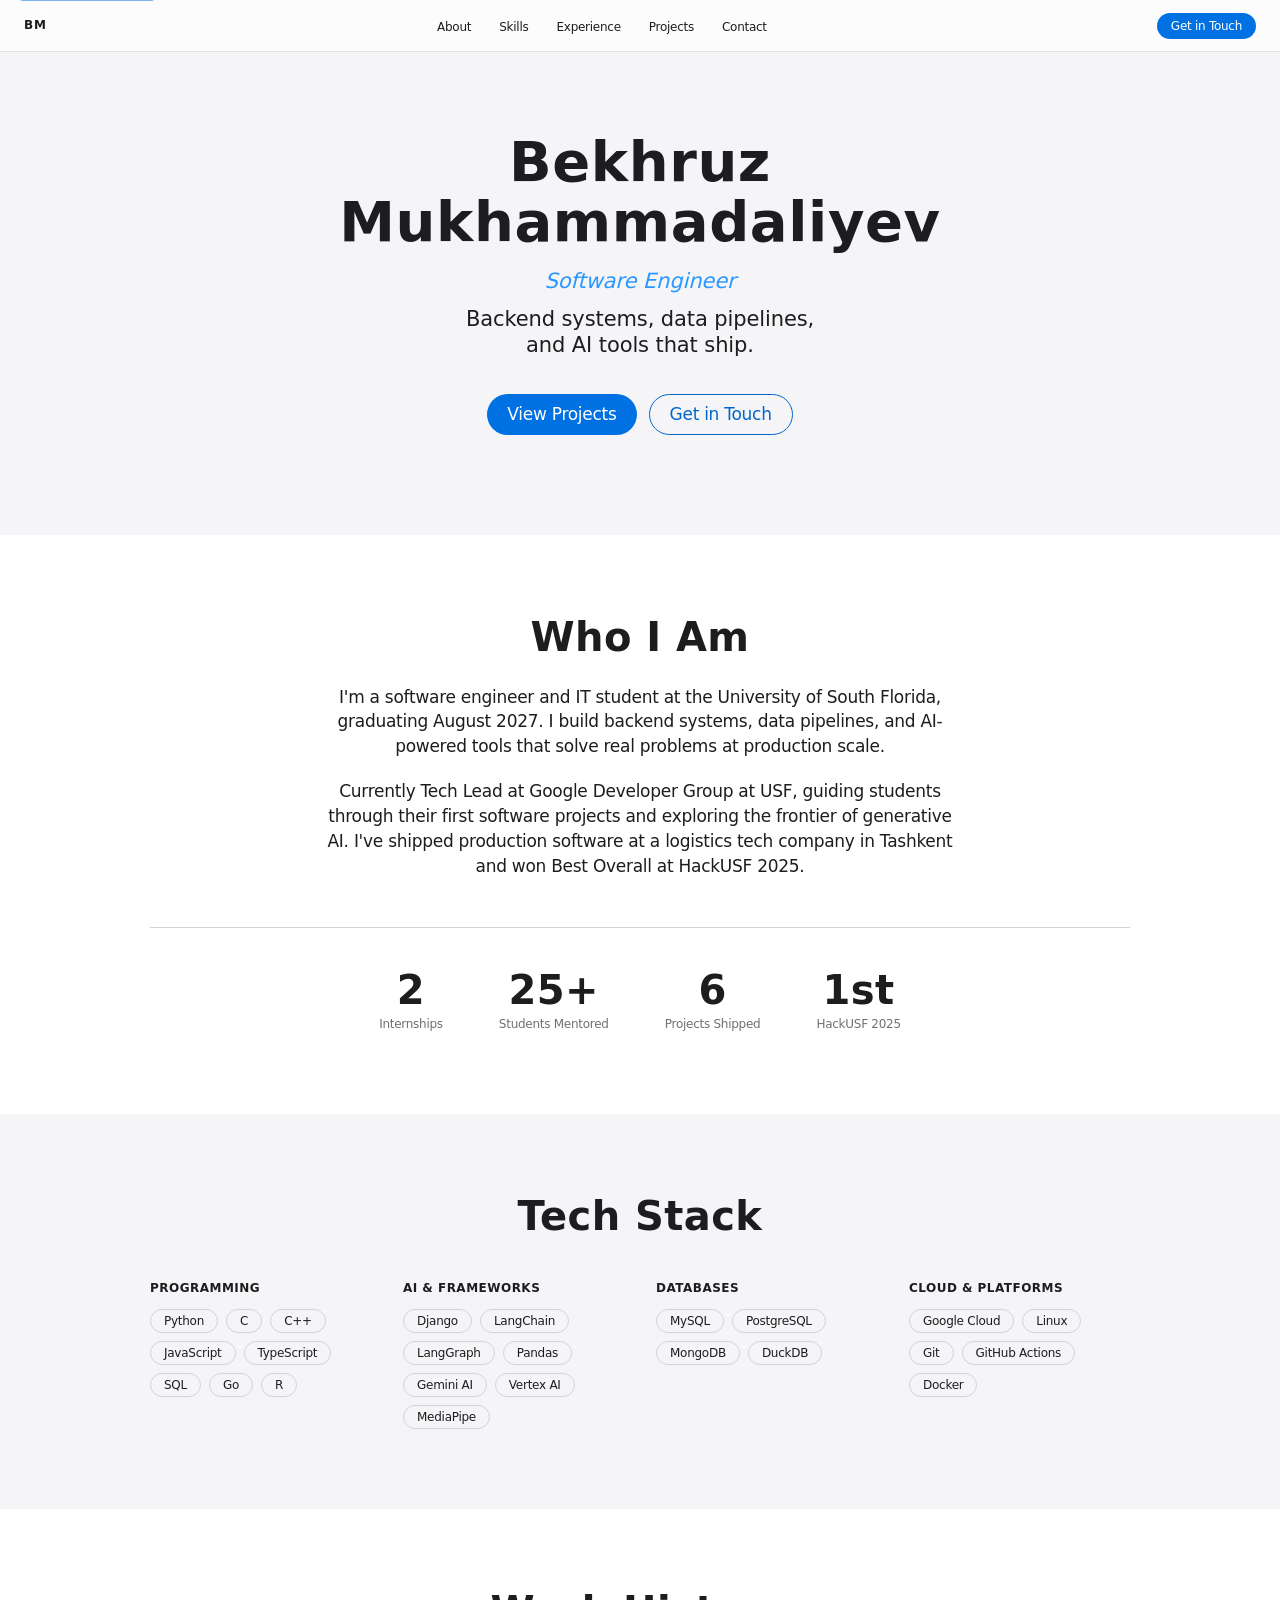
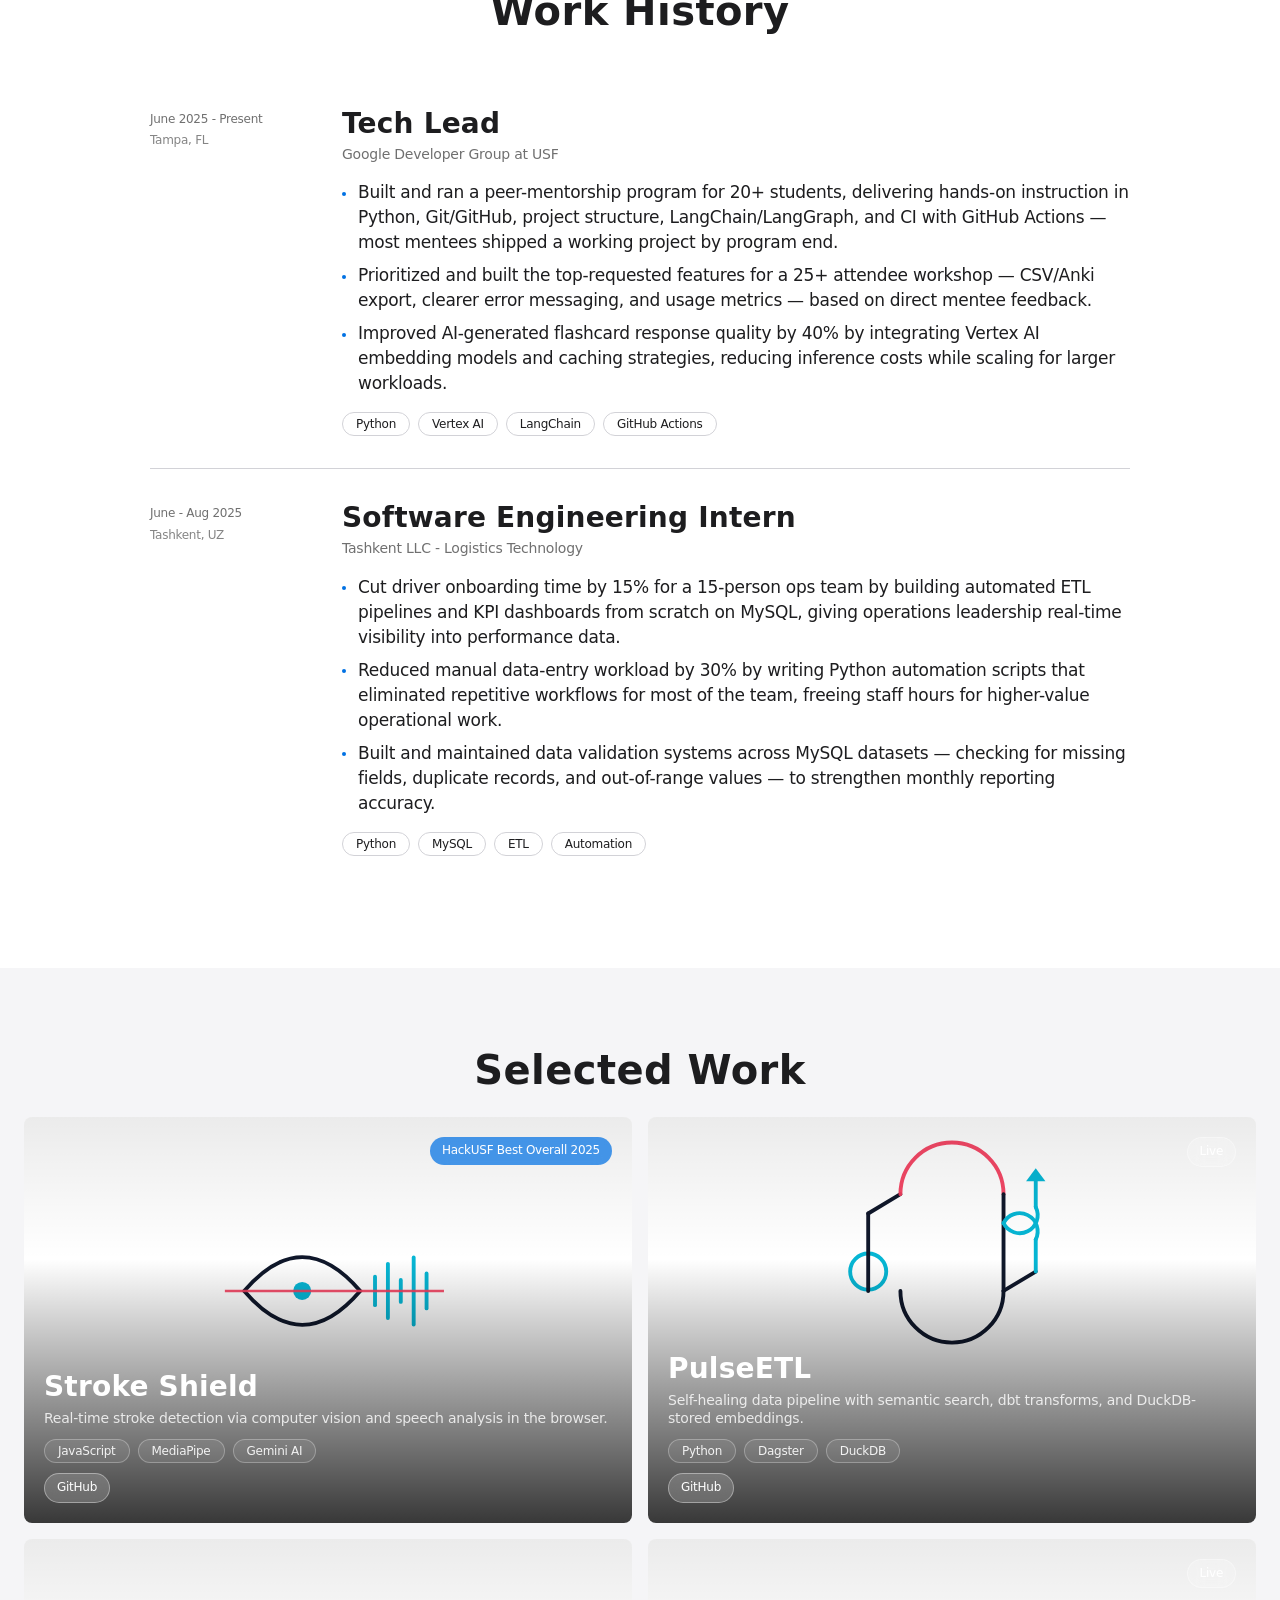
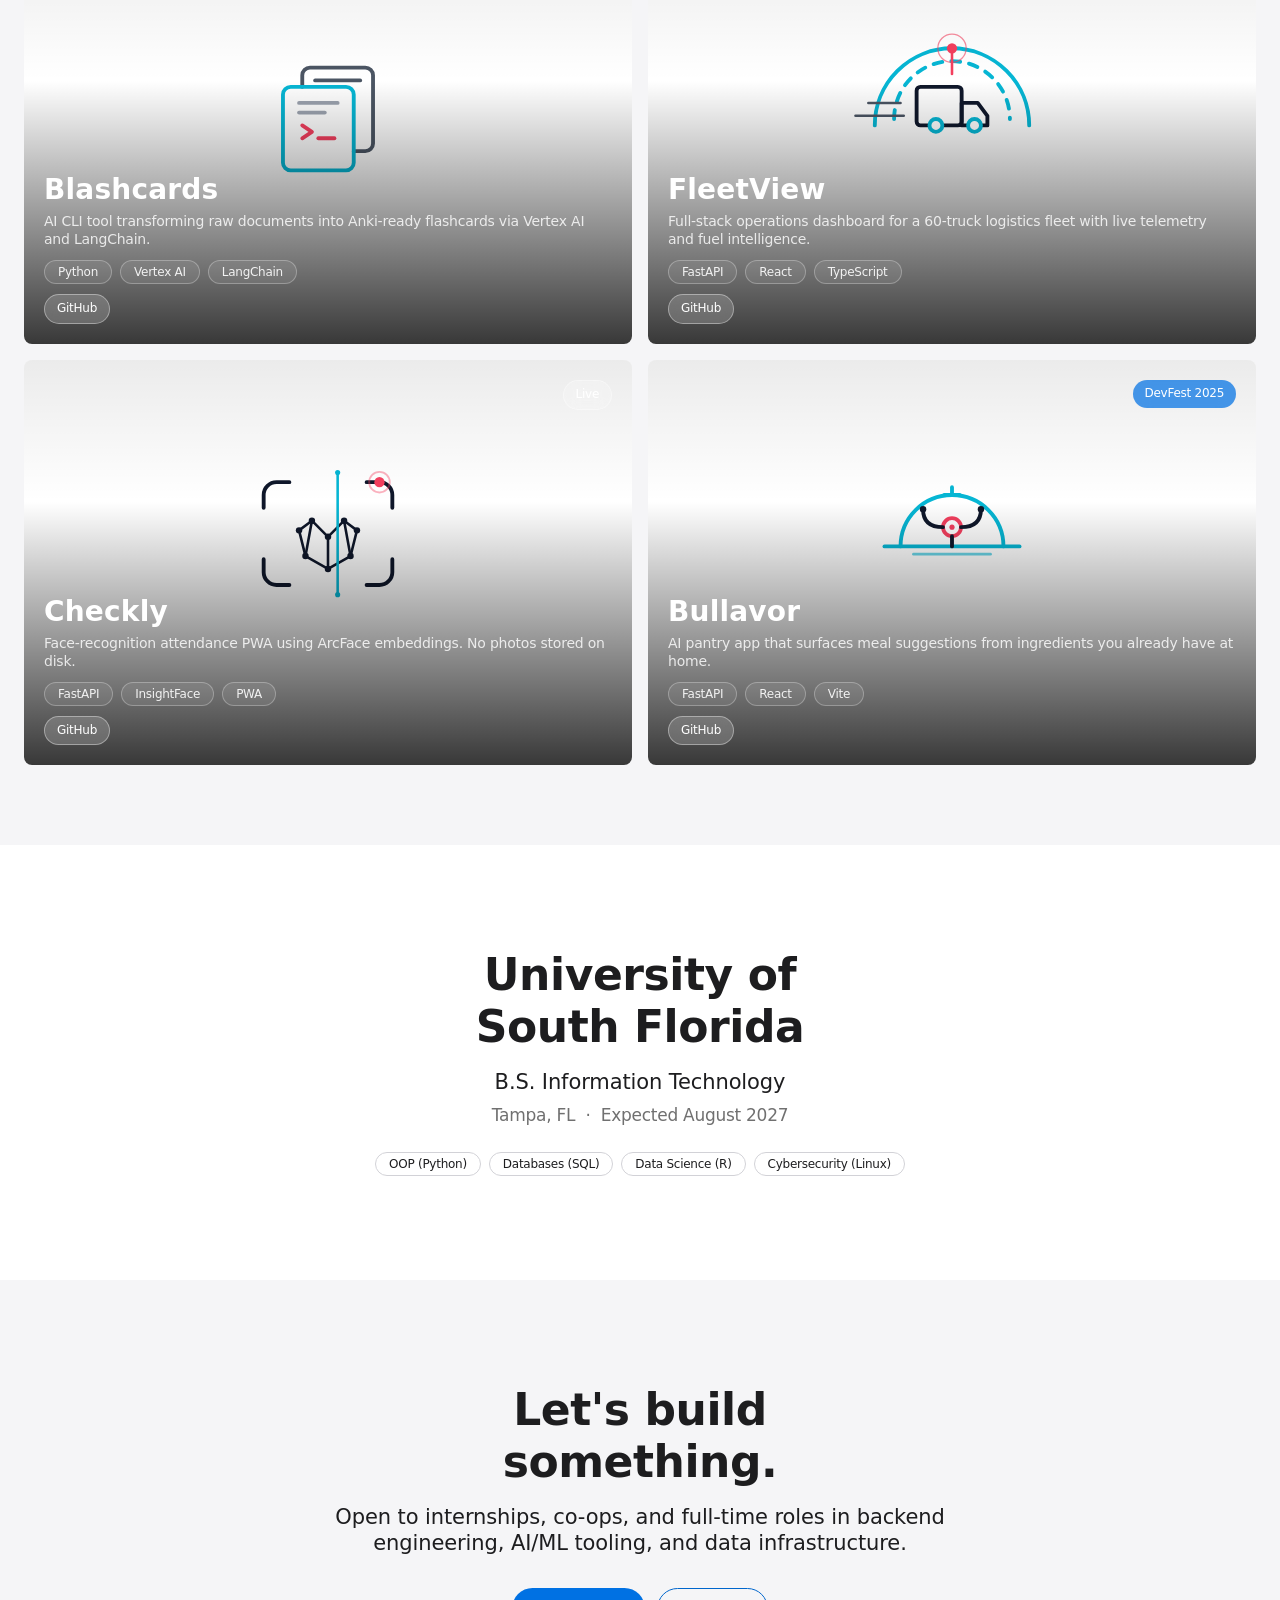
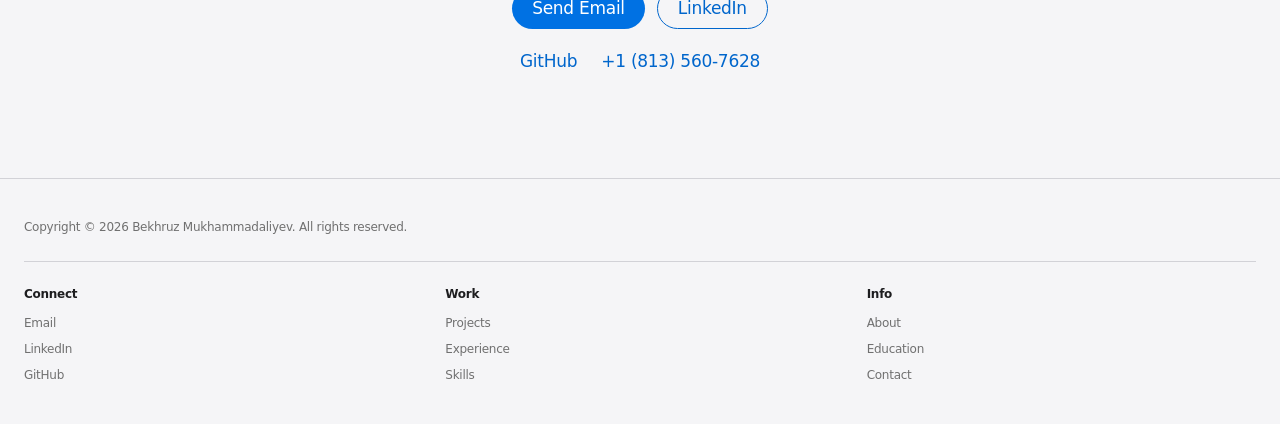
==== commit e6f454c9: "Fix project cards: white backgrounds, remove axes and duplicate SVG text" ====
--- a/index.html
+++ b/index.html
@@ -208,7 +208,7 @@
       </div>
       <div class="projects-grid">
 
-        <div class="project-card reveal" style="--card-img: url('images/strokeshield.svg'); --card-bg: #160505">
+        <div class="project-card reveal" style="--card-img: url('images/strokeshield.svg'); --card-bg: #ffffff">
           <div class="project-card-inner">
             <div class="project-card-top">
               <span class="project-badge">HackUSF Best Overall 2025</span>
@@ -228,7 +228,7 @@
           </div>
         </div>
 
-        <div class="project-card reveal" style="--card-img: url('images/pulseetl.svg'); --card-bg: #030818">
+        <div class="project-card reveal" style="--card-img: url('images/pulseetl.svg'); --card-bg: #ffffff">
           <div class="project-card-inner">
             <div class="project-card-top">
               <a href="https://pulseetl.streamlit.app" target="_blank" rel="noopener" class="project-link-pill">Live</a>
@@ -248,7 +248,7 @@
           </div>
         </div>
 
-        <div class="project-card reveal" style="--card-img: url('images/blashcards.svg'); --card-bg: #0a0618">
+        <div class="project-card reveal" style="--card-img: url('images/blashcards.svg'); --card-bg: #ffffff">
           <div class="project-card-inner">
             <div class="project-card-top"></div>
             <div class="project-card-bottom">
@@ -266,7 +266,7 @@
           </div>
         </div>
 
-        <div class="project-card reveal" style="--card-img: url('images/fleetview.svg'); --card-bg: #030f06">
+        <div class="project-card reveal" style="--card-img: url('images/fleetview.svg'); --card-bg: #ffffff">
           <div class="project-card-inner">
             <div class="project-card-top">
               <a href="https://fleetview-app.vercel.app/#/overview" target="_blank" rel="noopener" class="project-link-pill">Live</a>
@@ -286,7 +286,7 @@
           </div>
         </div>
 
-        <div class="project-card reveal" style="--card-img: url('images/checkly.svg'); --card-bg: #040412">
+        <div class="project-card reveal" style="--card-img: url('images/checkly.svg'); --card-bg: #ffffff">
           <div class="project-card-inner">
             <div class="project-card-top">
               <a href="https://bekhruzmd.github.io/checkly/" target="_blank" rel="noopener" class="project-link-pill">Live</a>
@@ -306,7 +306,7 @@
           </div>
         </div>
 
-        <div class="project-card reveal" style="--card-img: url('images/bullavor.svg'); --card-bg: #140700">
+        <div class="project-card reveal" style="--card-img: url('images/bullavor.svg'); --card-bg: #ffffff">
           <div class="project-card-inner">
             <div class="project-card-top">
               <span class="project-badge">DevFest 2025</span>
--- a/style.css
+++ b/style.css
@@ -593,9 +593,9 @@
   padding: 20px;
   background: linear-gradient(
     to bottom,
-    rgba(0, 0, 0, 0.18) 0%,
-    transparent 40%,
-    rgba(0, 0, 0, 0.62) 100%
+    rgba(0, 0, 0, 0.08) 0%,
+    transparent 35%,
+    rgba(0, 0, 0, 0.78) 100%
   );
 }
 
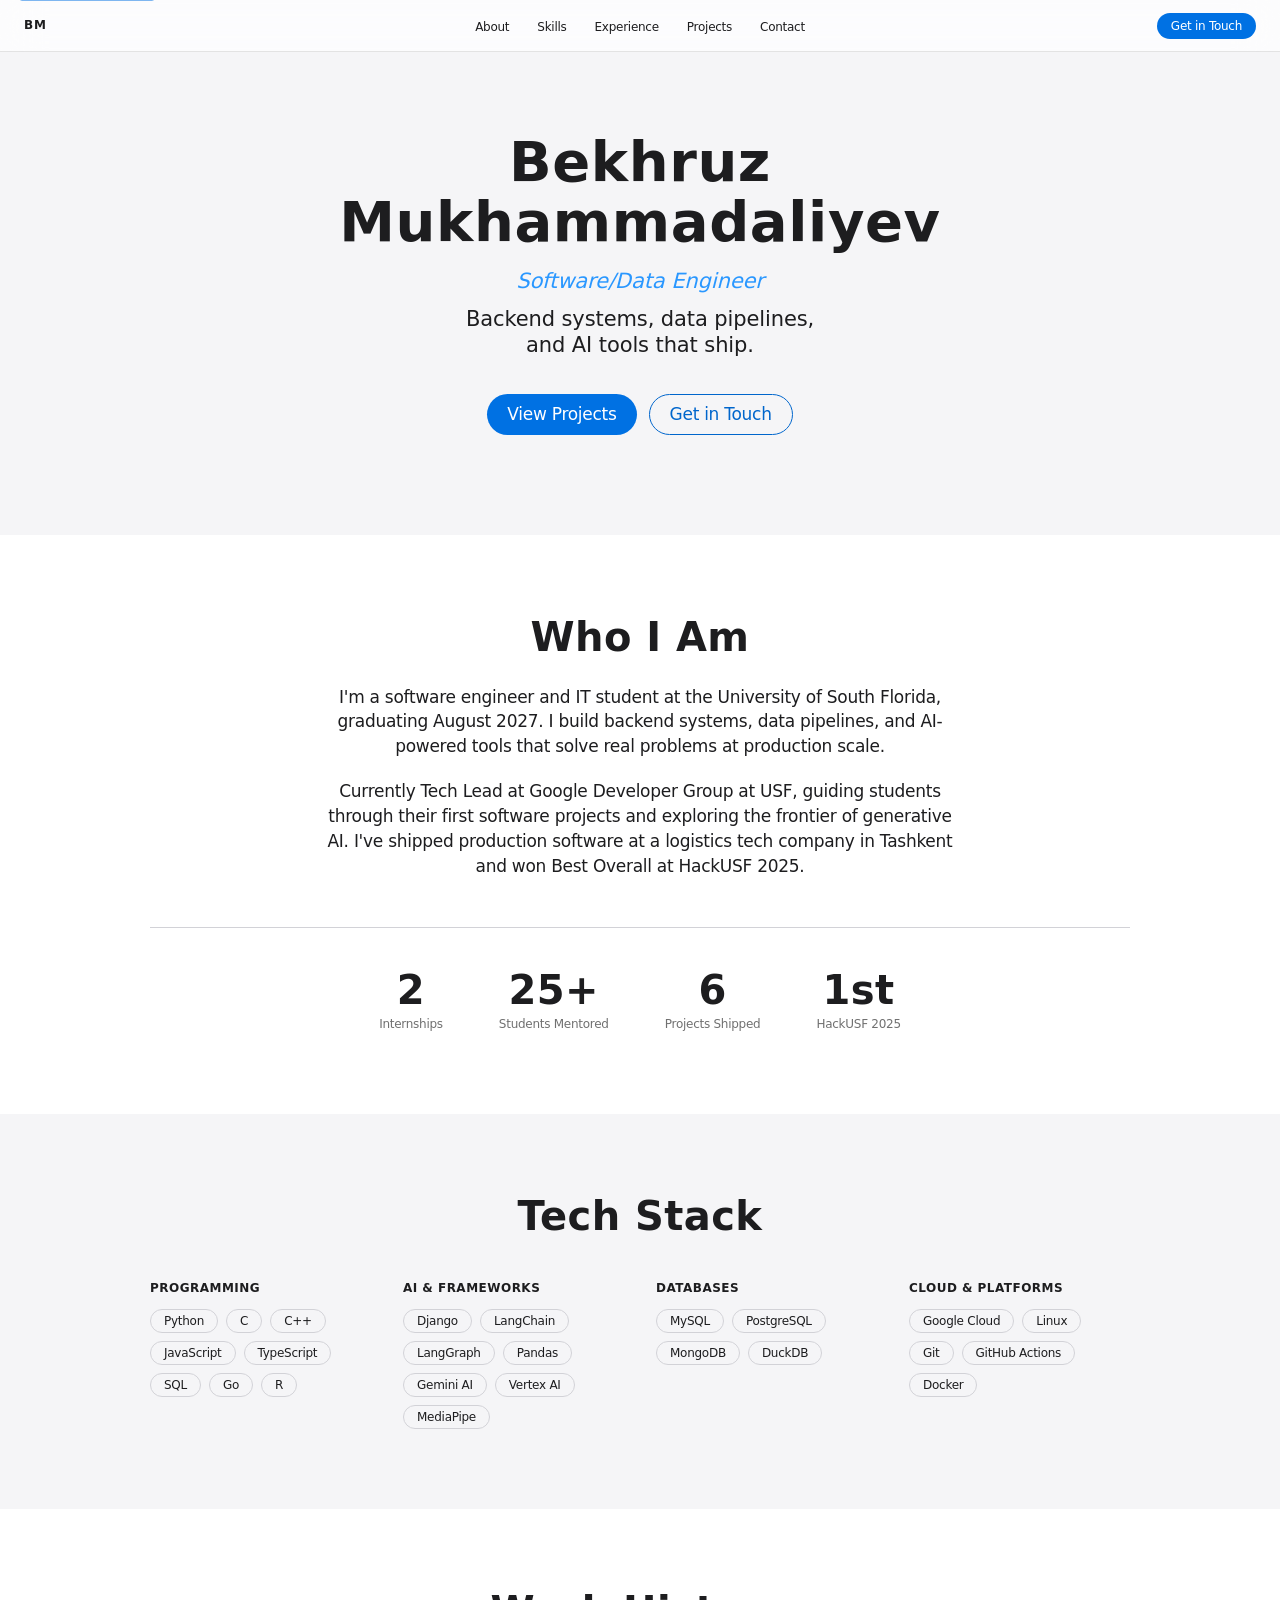
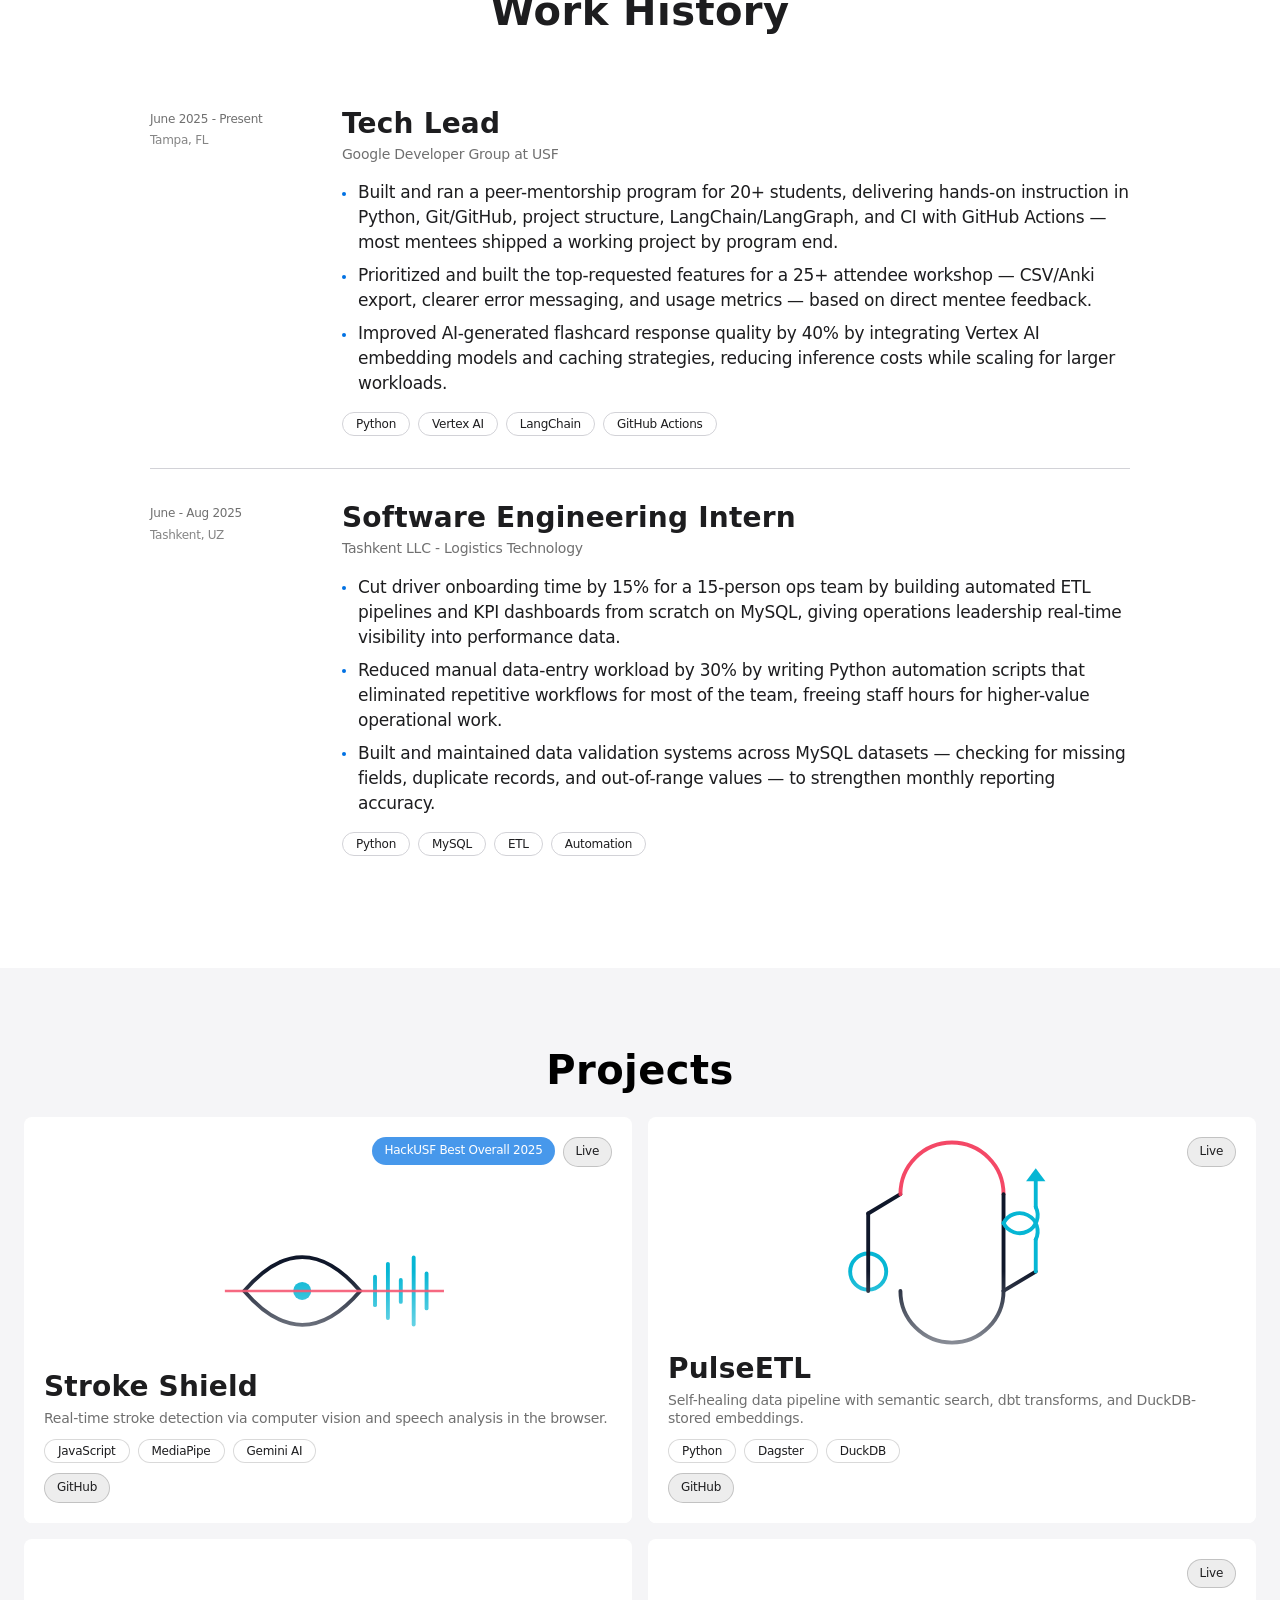
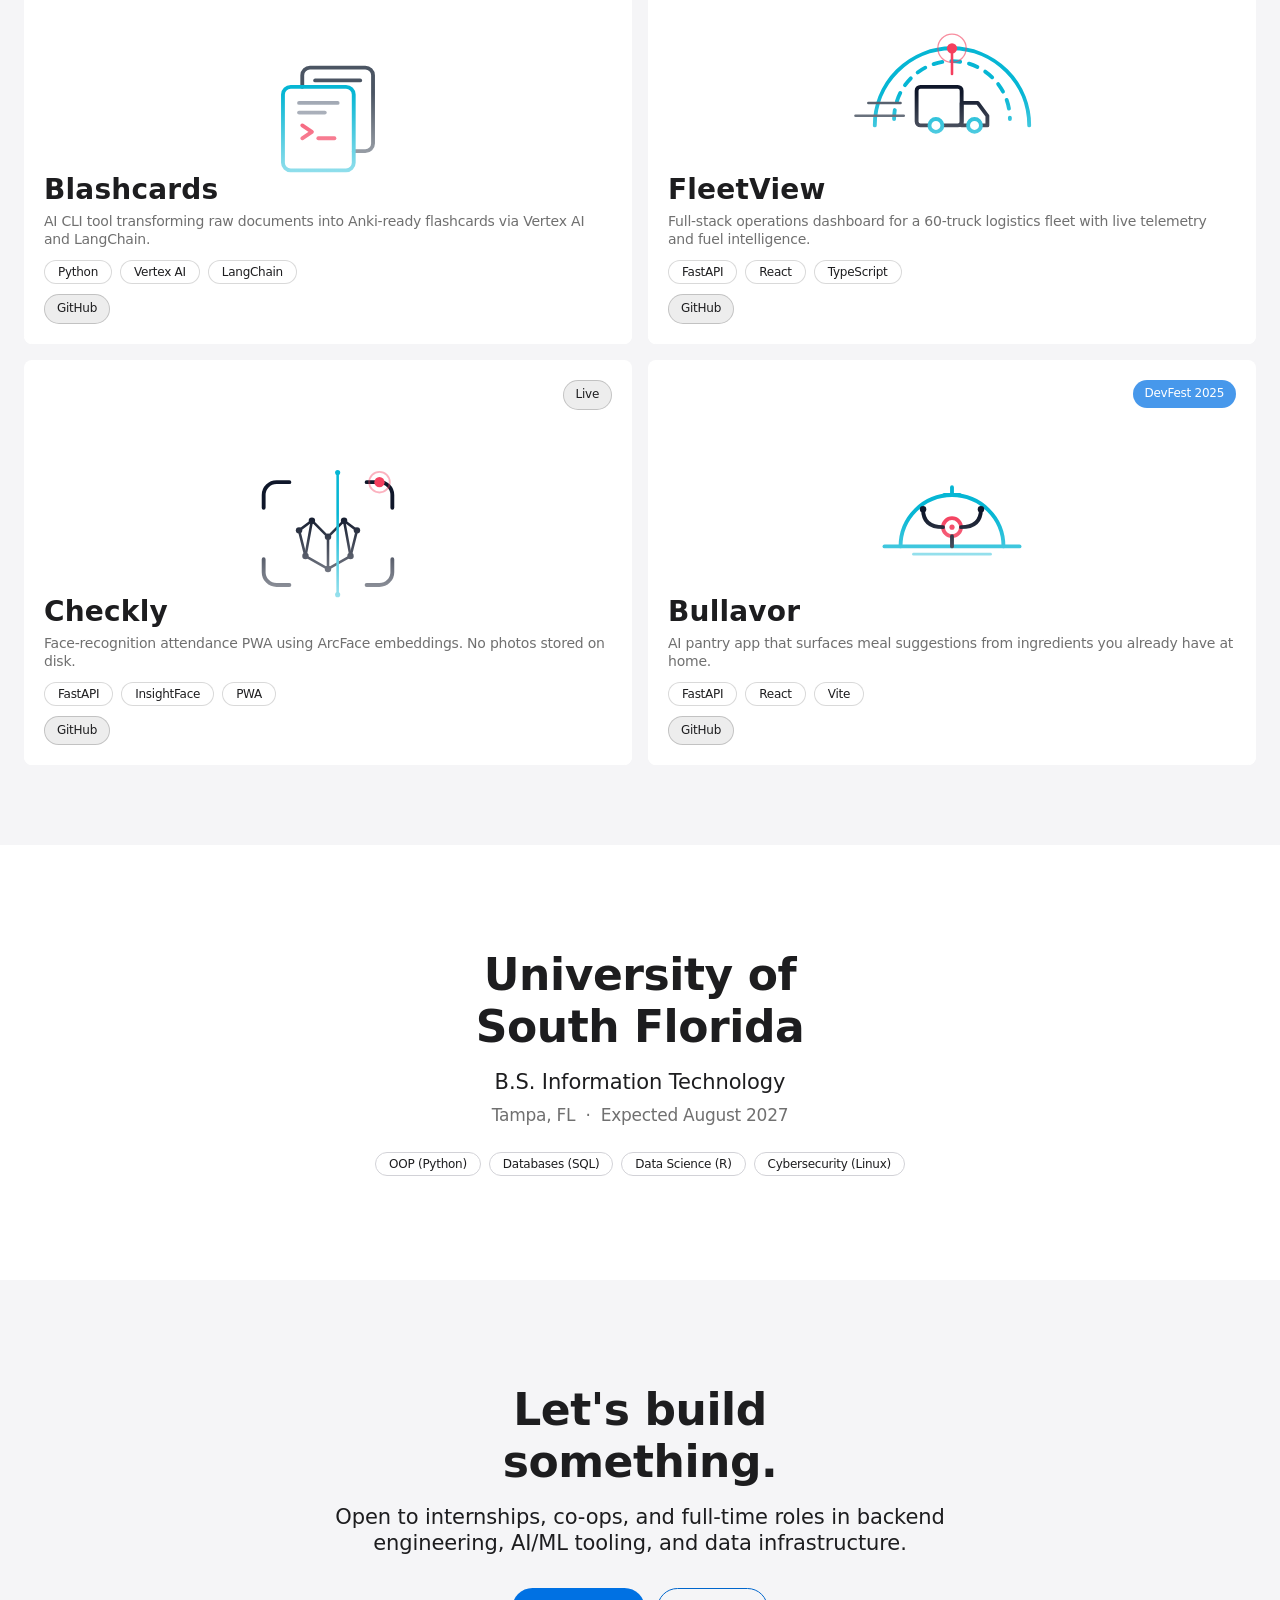
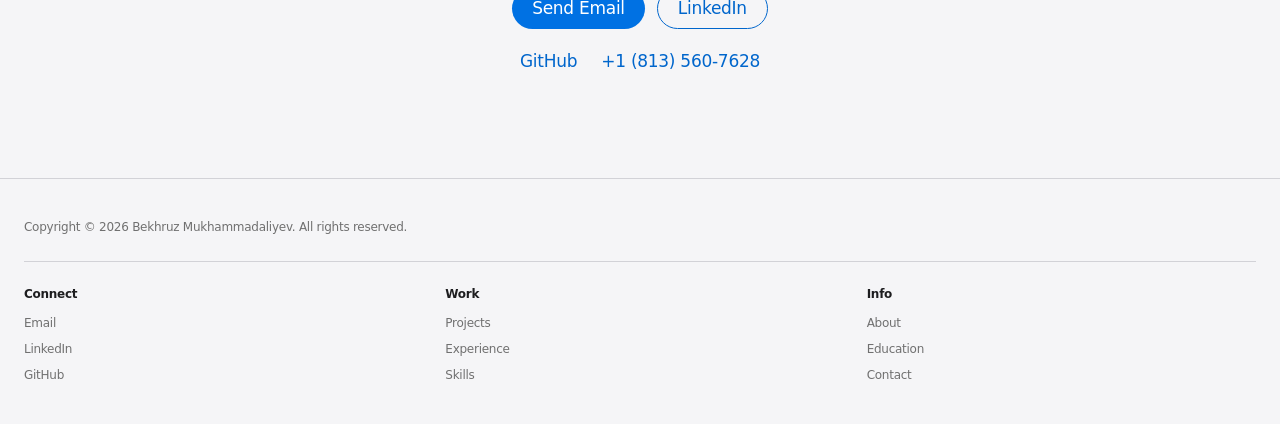
==== commit b36c83cc: "Update portfolio: light-theme project cards, StrokeShield live link, black heading" ====
--- a/index.html
+++ b/index.html
@@ -53,7 +53,7 @@
     <section id="hero">
       <div class="hero-text">
         <h1 class="hero-name">Bekhruz<br>Mukhammadaliyev</h1>
-        <p class="hero-role">Software Engineer</p>
+        <p class="hero-role">Software/Data Engineer</p>
         <p class="hero-tagline">Backend systems, data pipelines,<br class="hero-br"> and AI tools that ship.</p>
         <div class="hero-actions">
           <a href="#projects" class="btn btn-filled">View Projects</a>
@@ -204,7 +204,7 @@
     <!-- Projects -->
     <section id="projects" class="section section-frost section-projects">
       <div class="section-col">
-        <h2 class="heading reveal">Selected Work</h2>
+        <h2 class="heading reveal">Projects</h2>
       </div>
       <div class="projects-grid">
 
@@ -212,6 +212,7 @@
           <div class="project-card-inner">
             <div class="project-card-top">
               <span class="project-badge">HackUSF Best Overall 2025</span>
+              <a href="https://stroke-shield-iota.vercel.app/" target="_blank" rel="noopener" class="project-link-pill">Live</a>
             </div>
             <div class="project-card-bottom">
               <h3 class="project-title">Stroke Shield</h3>
--- a/style.css
+++ b/style.css
@@ -158,14 +158,13 @@
 }
 
 .nav-inner {
-  display: flex;
+  display: grid;
+  grid-template-columns: 1fr auto 1fr;
   align-items: center;
-  justify-content: space-between;
   height: 100%;
   max-width: var(--max-page);
   margin: 0 auto;
   padding: 0 24px;
-  gap: 16px;
 }
 
 .nav-logo {
@@ -174,14 +173,13 @@
   color: var(--carbon);
   letter-spacing: 0.08em;
   text-transform: uppercase;
-  flex-shrink: 0;
+  justify-self: start;
 }
 
 .nav-links {
   display: flex;
   align-items: center;
   gap: 0;
-  flex: 1;
   justify-content: center;
 }
 
@@ -200,7 +198,7 @@
 .nav-cta {
   font-size: var(--sz-caption);
   padding: 7px 14px;
-  flex-shrink: 0;
+  justify-self: end;
 }
 
 /* ── Hamburger ── */
@@ -215,6 +213,7 @@
   padding: 0.5rem;
   min-width: 44px;
   min-height: 44px;
+  justify-self: end;
 }
 .hamburger span {
   display: block;
@@ -401,11 +400,11 @@
   background: transparent;
 }
 
-/* Glass tags on dark photo backgrounds */
+/* Glass tags on light card backgrounds */
 .tag-glass {
-  color: rgba(255, 255, 255, 0.9);
-  border-color: rgba(255, 255, 255, 0.28);
-  background: rgba(255, 255, 255, 0.08);
+  color: var(--carbon);
+  border-color: rgba(0, 0, 0, 0.15);
+  background: rgba(255, 255, 255, 0.55);
 }
 
 /* ════════════════════════════════════
@@ -593,15 +592,22 @@
   padding: 20px;
   background: linear-gradient(
     to bottom,
-    rgba(0, 0, 0, 0.08) 0%,
-    transparent 35%,
-    rgba(0, 0, 0, 0.78) 100%
+    rgba(255, 255, 255, 0.0) 0%,
+    rgba(255, 255, 255, 0.0) 38%,
+    rgba(255, 255, 255, 0.97) 72%,
+    rgba(255, 255, 255, 1.0) 100%
   );
 }
 
 .project-card-top {
   display: flex;
   justify-content: flex-end;
+  align-items: flex-start;
+  gap: 8px;
+}
+
+.section-projects .heading {
+  color: #000000;
 }
 
 .project-badge {
@@ -619,23 +625,23 @@
 .project-link-pill {
   font-size: var(--sz-caption);
   font-weight: 400;
-  color: #fff;
-  background: rgba(255, 255, 255, 0.18);
+  color: var(--carbon);
+  background: rgba(0, 0, 0, 0.07);
   backdrop-filter: blur(8px);
   -webkit-backdrop-filter: blur(8px);
-  border: 0.5px solid rgba(255, 255, 255, 0.38);
+  border: 0.5px solid rgba(0, 0, 0, 0.18);
   border-radius: var(--r-pill);
   padding: 5px 12px;
   text-decoration: none;
   letter-spacing: var(--ls-caption);
   transition: background 140ms ease;
 }
-.project-link-pill:hover { background: rgba(255, 255, 255, 0.28); }
+.project-link-pill:hover { background: rgba(0, 0, 0, 0.13); }
 
 .project-title {
   font-size: var(--sz-h3);
   font-weight: 600;
-  color: #fff;
+  color: var(--carbon);
   letter-spacing: var(--ls-h3);
   line-height: var(--lh-h3);
   margin-bottom: 6px;
@@ -644,7 +650,7 @@
 .project-desc {
   font-size: var(--sz-sm);
   font-weight: 400;
-  color: rgba(255, 255, 255, 0.82);
+  color: var(--ash);
   letter-spacing: var(--ls-sm);
   line-height: var(--lh-sm);
   margin-bottom: 10px;
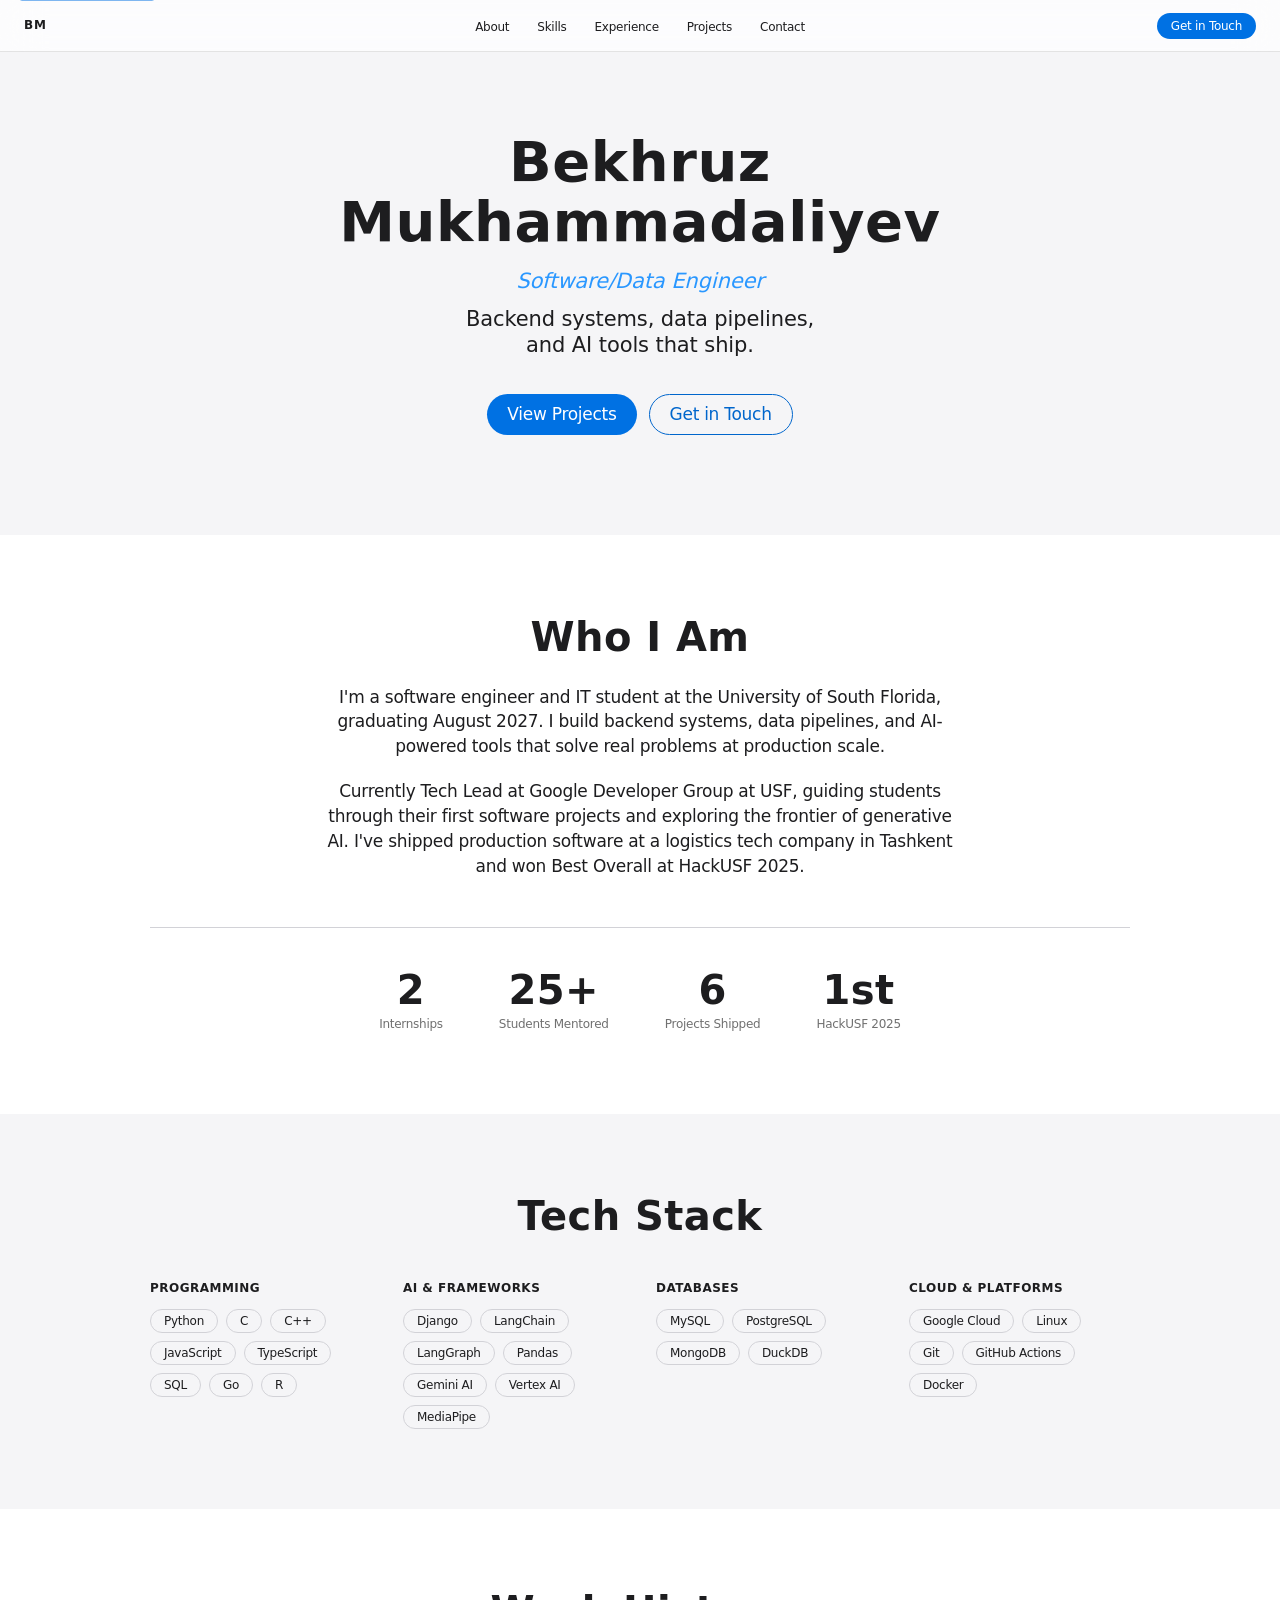
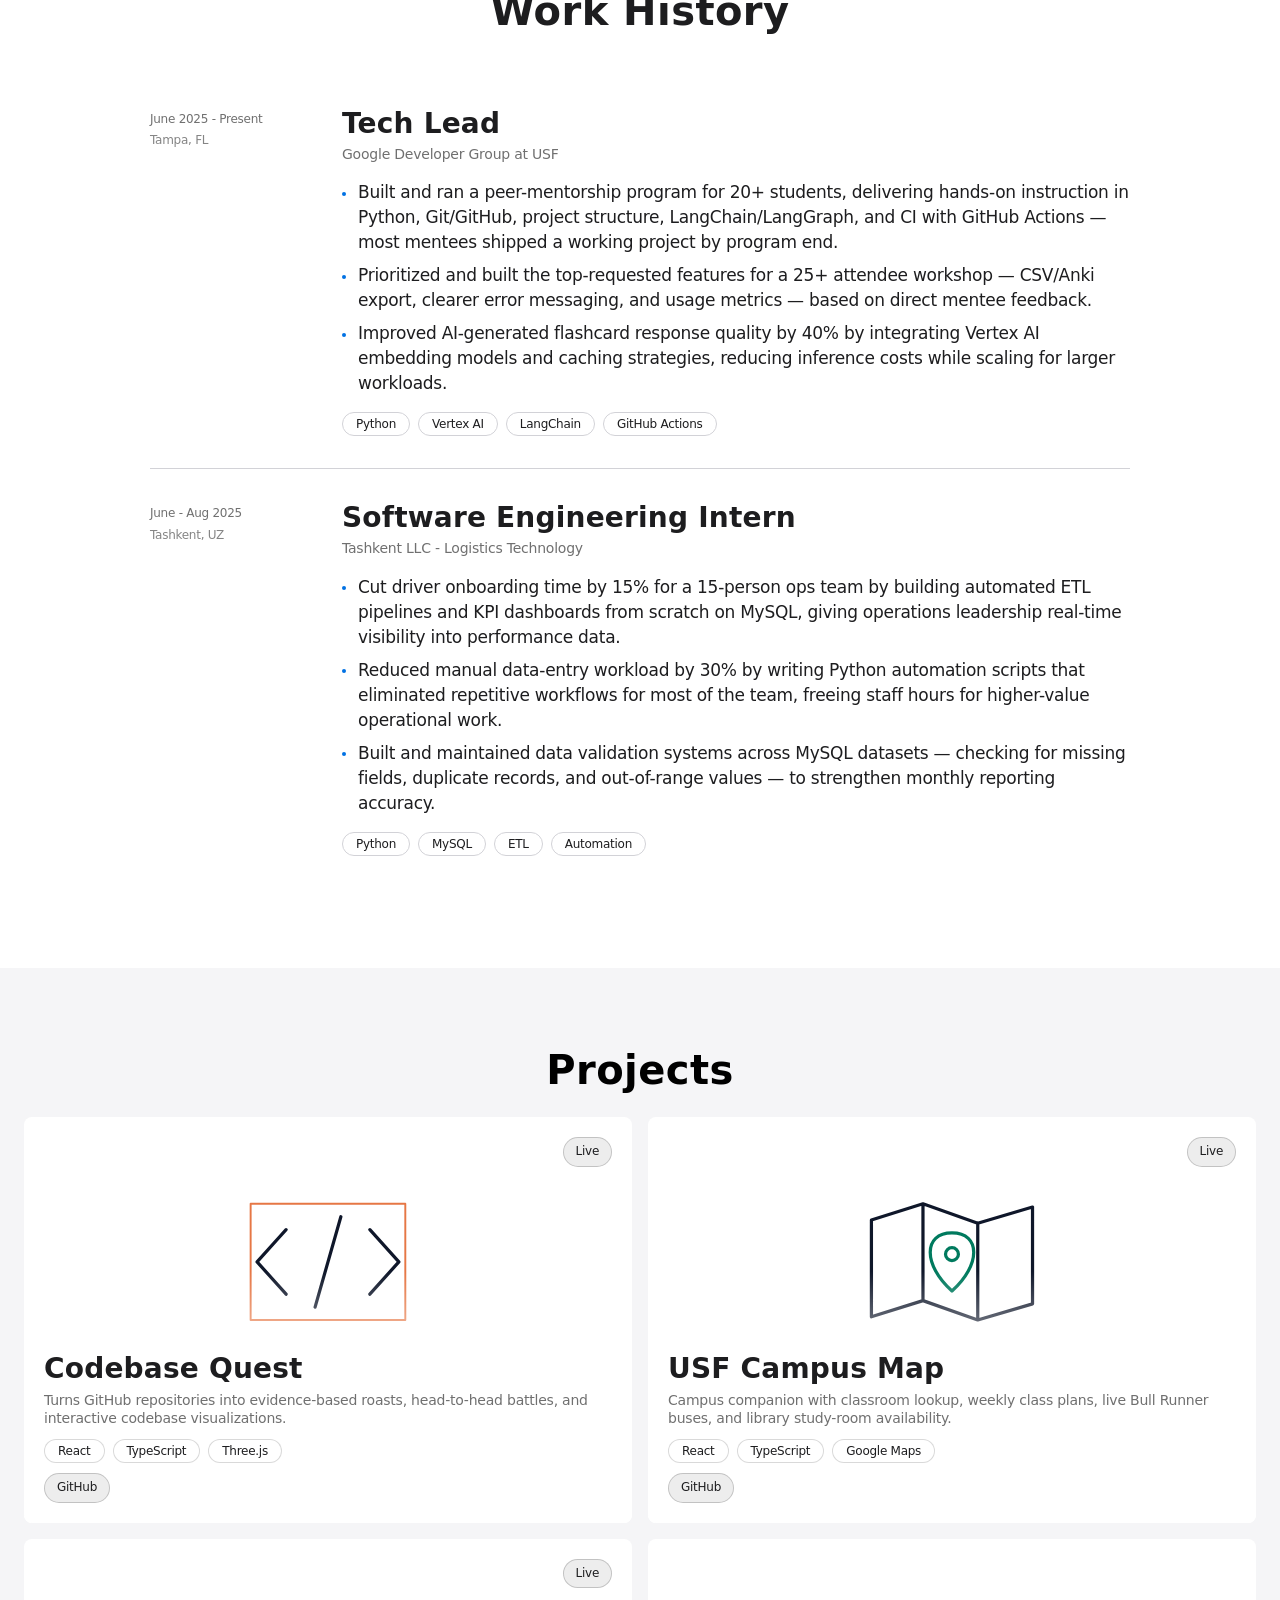
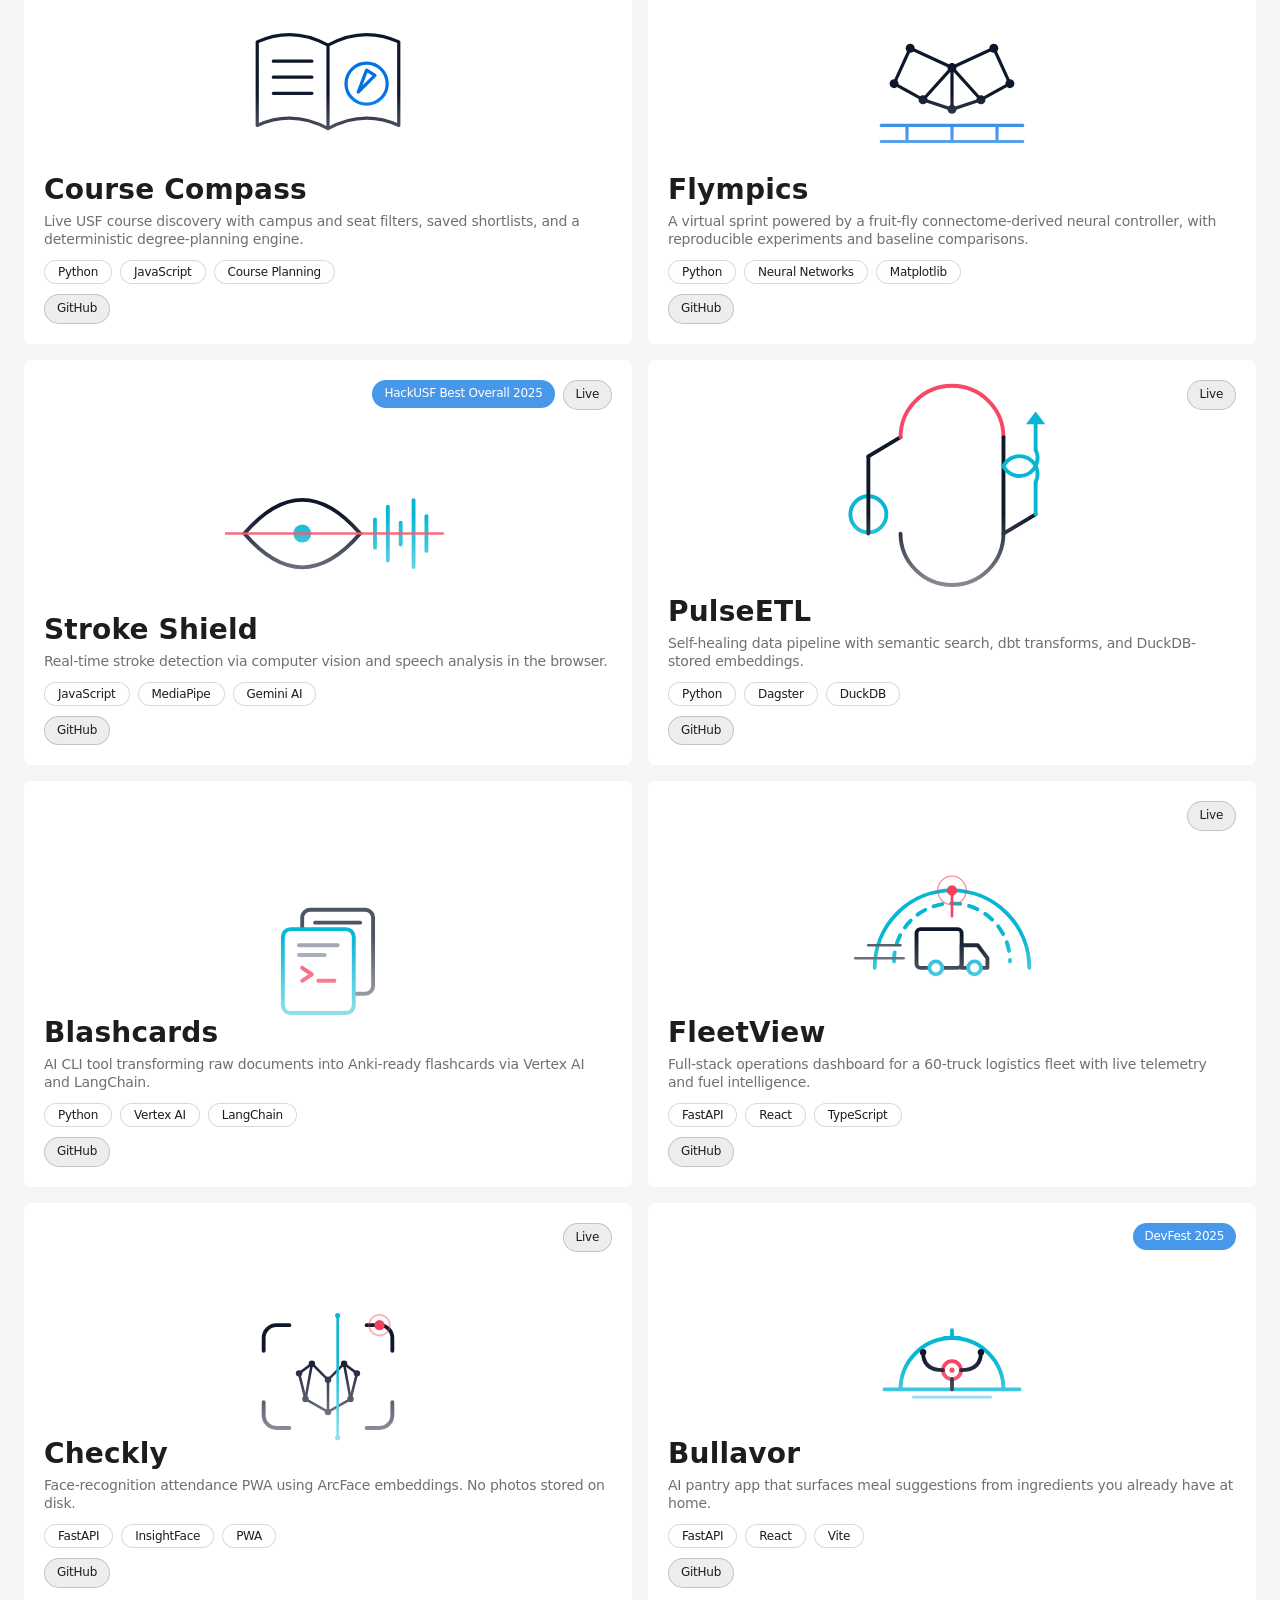
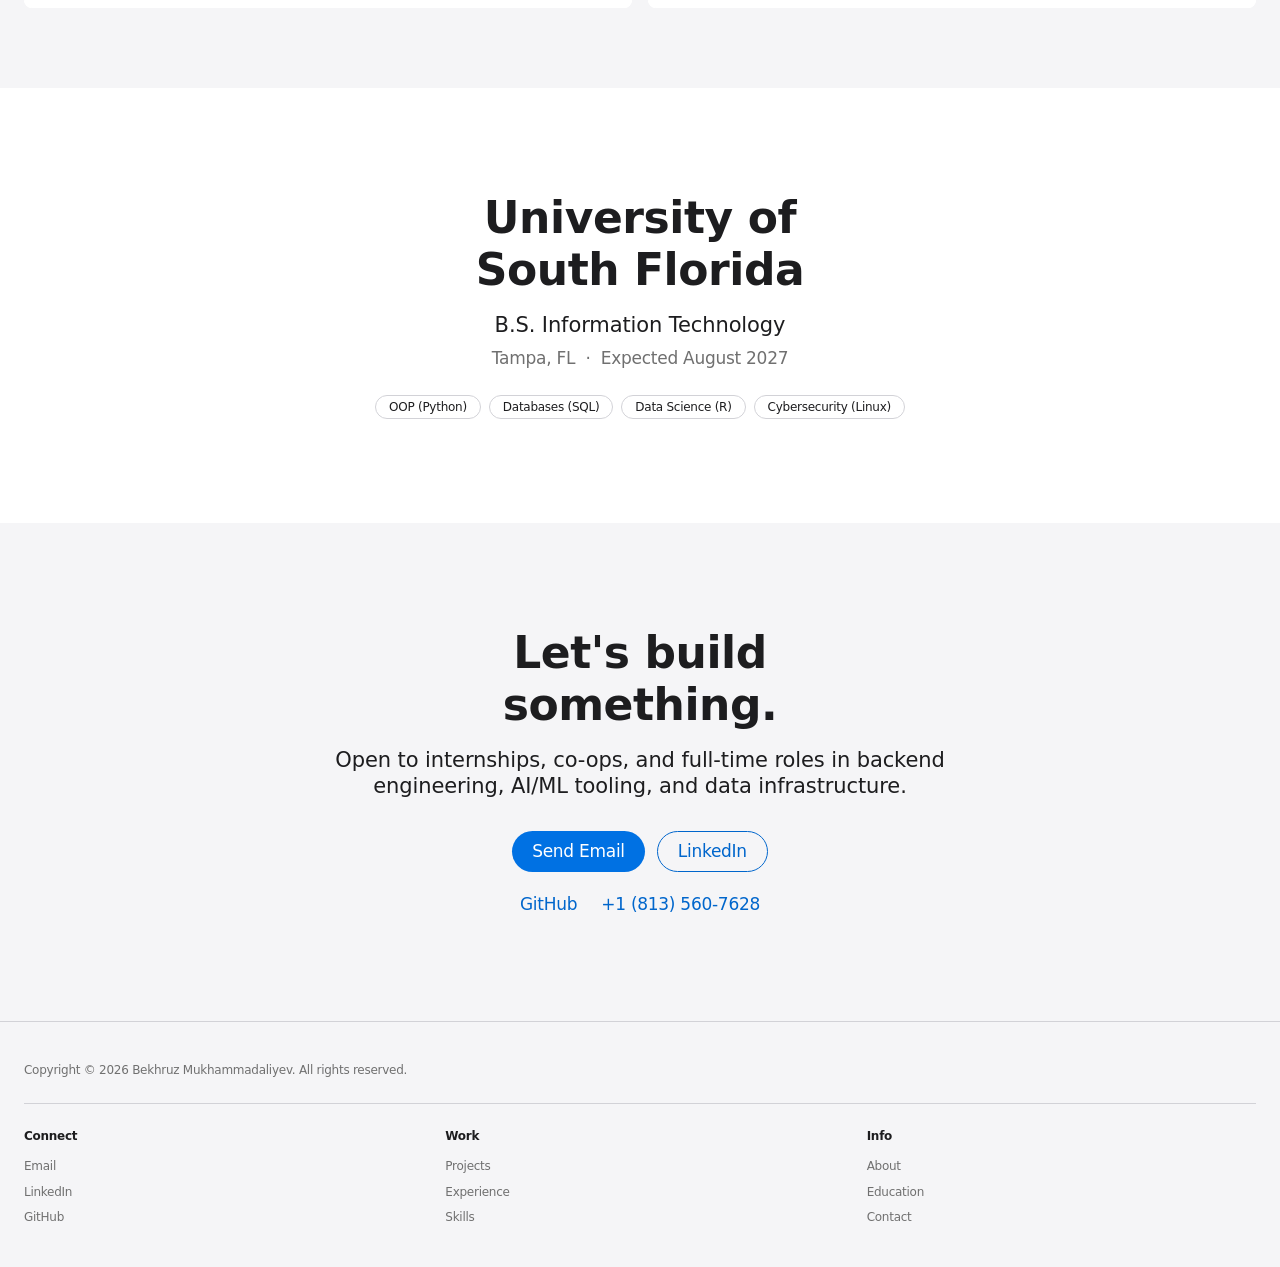
==== commit 77b3608b: "Add Codebase Quest, USF Campus Map, Course Compass, and Flympics to portfolio" ====
--- a/index.html
+++ b/index.html
@@ -208,6 +208,78 @@
       </div>
       <div class="projects-grid">
 
+        <div class="project-card reveal" style="--card-img: url('images/codebase-quest.svg'); --card-bg: #ffffff">
+          <div class="project-card-inner">
+            <div class="project-card-top"><a href="https://codebase-quest.vercel.app" target="_blank" rel="noopener" class="project-link-pill">Live</a></div>
+            <div class="project-card-bottom">
+              <h3 class="project-title">Codebase Quest</h3>
+              <p class="project-desc">Turns GitHub repositories into evidence-based roasts, head-to-head battles, and interactive codebase visualizations.</p>
+              <div class="tag-row">
+                <span class="tag tag-glass">React</span>
+                <span class="tag tag-glass">TypeScript</span>
+                <span class="tag tag-glass">Three.js</span>
+              </div>
+              <div class="project-card-links">
+                <a href="https://github.com/bekhruzmd/codebase-quest" target="_blank" rel="noopener" class="project-link-pill">GitHub</a>
+              </div>
+            </div>
+          </div>
+        </div>
+
+        <div class="project-card reveal" style="--card-img: url('images/usf-map.svg'); --card-bg: #ffffff">
+          <div class="project-card-inner">
+            <div class="project-card-top"><a href="https://usf-campus-tour.vercel.app/" target="_blank" rel="noopener" class="project-link-pill">Live</a></div>
+            <div class="project-card-bottom">
+              <h3 class="project-title">USF Campus Map</h3>
+              <p class="project-desc">Campus companion with classroom lookup, weekly class plans, live Bull Runner buses, and library study-room availability.</p>
+              <div class="tag-row">
+                <span class="tag tag-glass">React</span>
+                <span class="tag tag-glass">TypeScript</span>
+                <span class="tag tag-glass">Google Maps</span>
+              </div>
+              <div class="project-card-links">
+                <a href="https://github.com/bekhruzmd/campus-tour-usf" target="_blank" rel="noopener" class="project-link-pill">GitHub</a>
+              </div>
+            </div>
+          </div>
+        </div>
+
+        <div class="project-card reveal" style="--card-img: url('images/course-compass.svg'); --card-bg: #ffffff">
+          <div class="project-card-inner">
+            <div class="project-card-top"><a href="https://uni-prereq.vercel.app/" target="_blank" rel="noopener" class="project-link-pill">Live</a></div>
+            <div class="project-card-bottom">
+              <h3 class="project-title">Course Compass</h3>
+              <p class="project-desc">Live USF course discovery with campus and seat filters, saved shortlists, and a deterministic degree-planning engine.</p>
+              <div class="tag-row">
+                <span class="tag tag-glass">Python</span>
+                <span class="tag tag-glass">JavaScript</span>
+                <span class="tag tag-glass">Course Planning</span>
+              </div>
+              <div class="project-card-links">
+                <a href="https://github.com/bekhruzmd/uni-prereq" target="_blank" rel="noopener" class="project-link-pill">GitHub</a>
+              </div>
+            </div>
+          </div>
+        </div>
+
+        <div class="project-card reveal" style="--card-img: url('images/flympics.svg'); --card-bg: #ffffff">
+          <div class="project-card-inner">
+            <div class="project-card-top"></div>
+            <div class="project-card-bottom">
+              <h3 class="project-title">Flympics</h3>
+              <p class="project-desc">A virtual sprint powered by a fruit-fly connectome-derived neural controller, with reproducible experiments and baseline comparisons.</p>
+              <div class="tag-row">
+                <span class="tag tag-glass">Python</span>
+                <span class="tag tag-glass">Neural Networks</span>
+                <span class="tag tag-glass">Matplotlib</span>
+              </div>
+              <div class="project-card-links">
+                <a href="https://github.com/bekhruzmd/flympics" target="_blank" rel="noopener" class="project-link-pill">GitHub</a>
+              </div>
+            </div>
+          </div>
+        </div>
+
         <div class="project-card reveal" style="--card-img: url('images/strokeshield.svg'); --card-bg: #ffffff">
           <div class="project-card-inner">
             <div class="project-card-top">
--- a/style.css
+++ b/style.css
@@ -847,6 +847,13 @@
 
   /* Projects */
   .projects-grid { grid-template-columns: 1fr; padding: 0 20px; }
+  .project-card {
+    aspect-ratio: auto;
+    min-height: 380px;
+    background-size: 100% auto;
+    background-repeat: no-repeat;
+    background-position: center top;
+  }
   .section-projects .section-col { padding: 0 20px; }
 
   /* Footer */
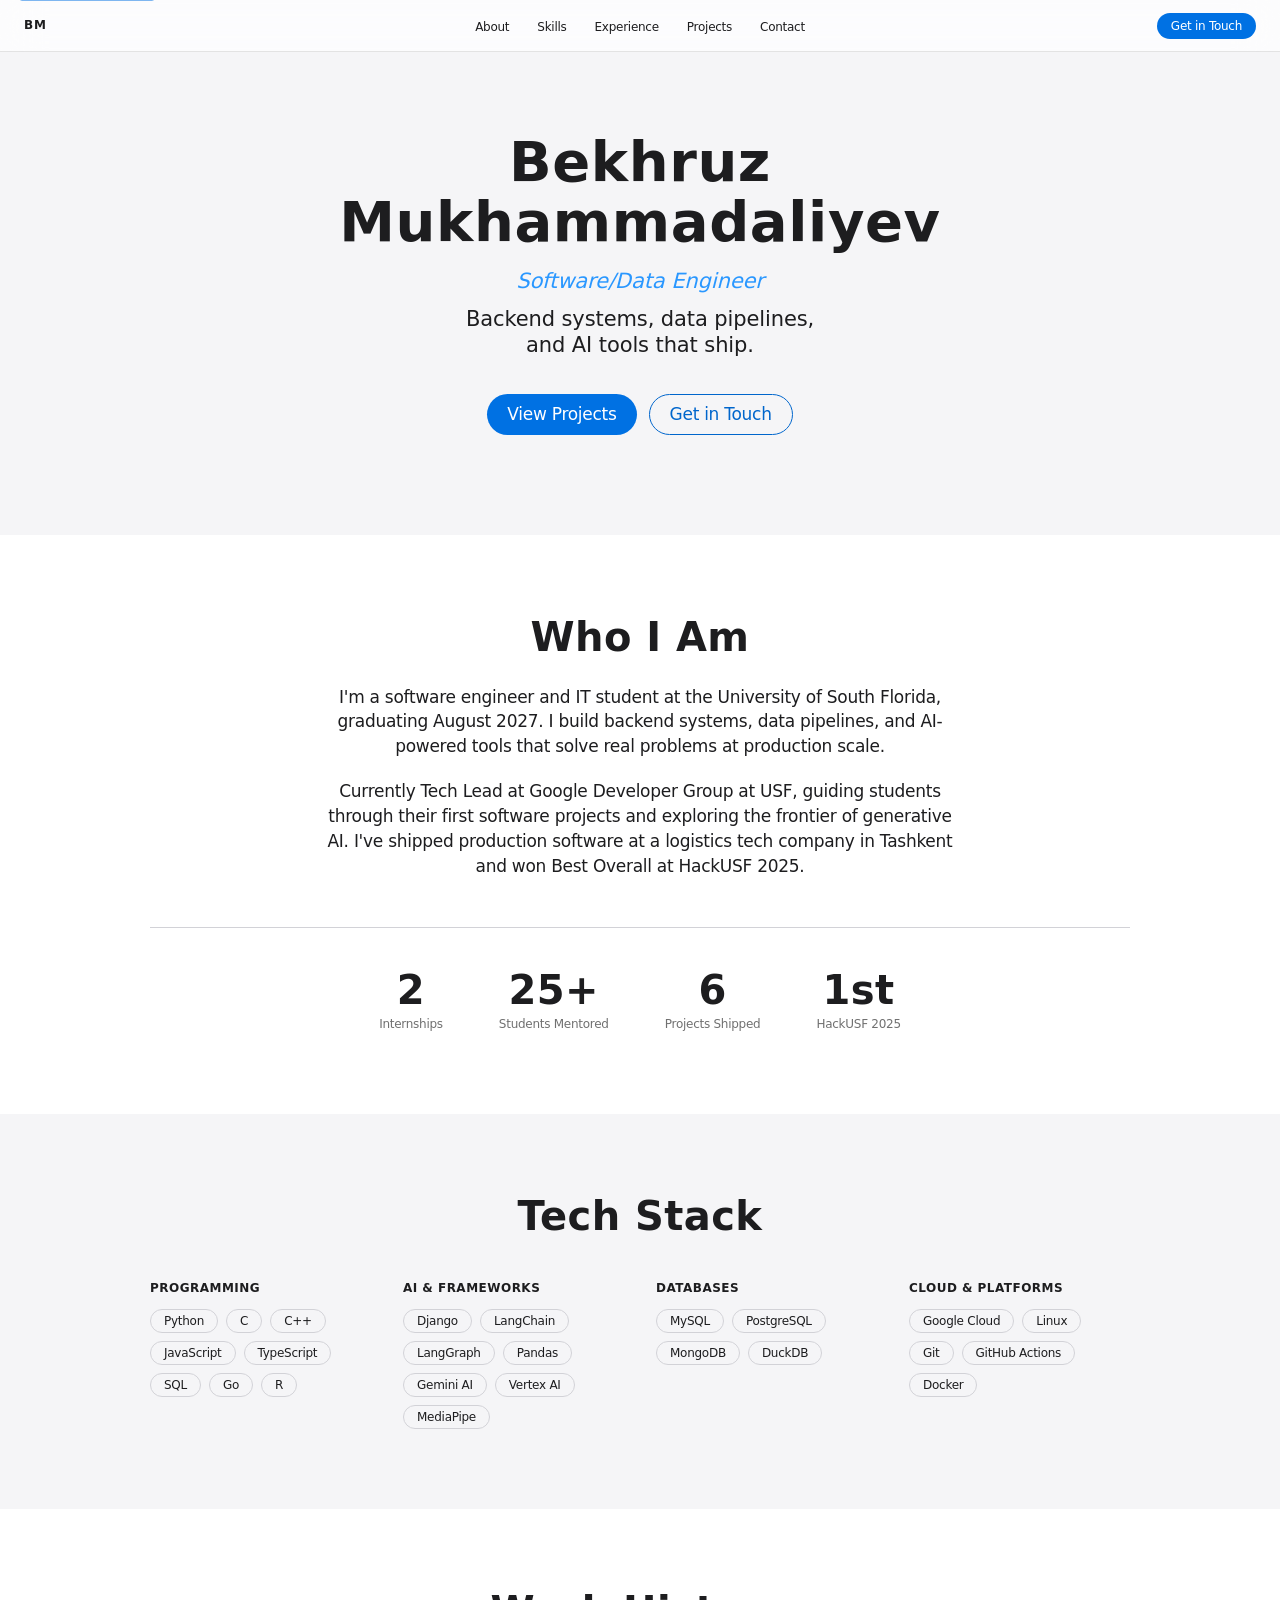
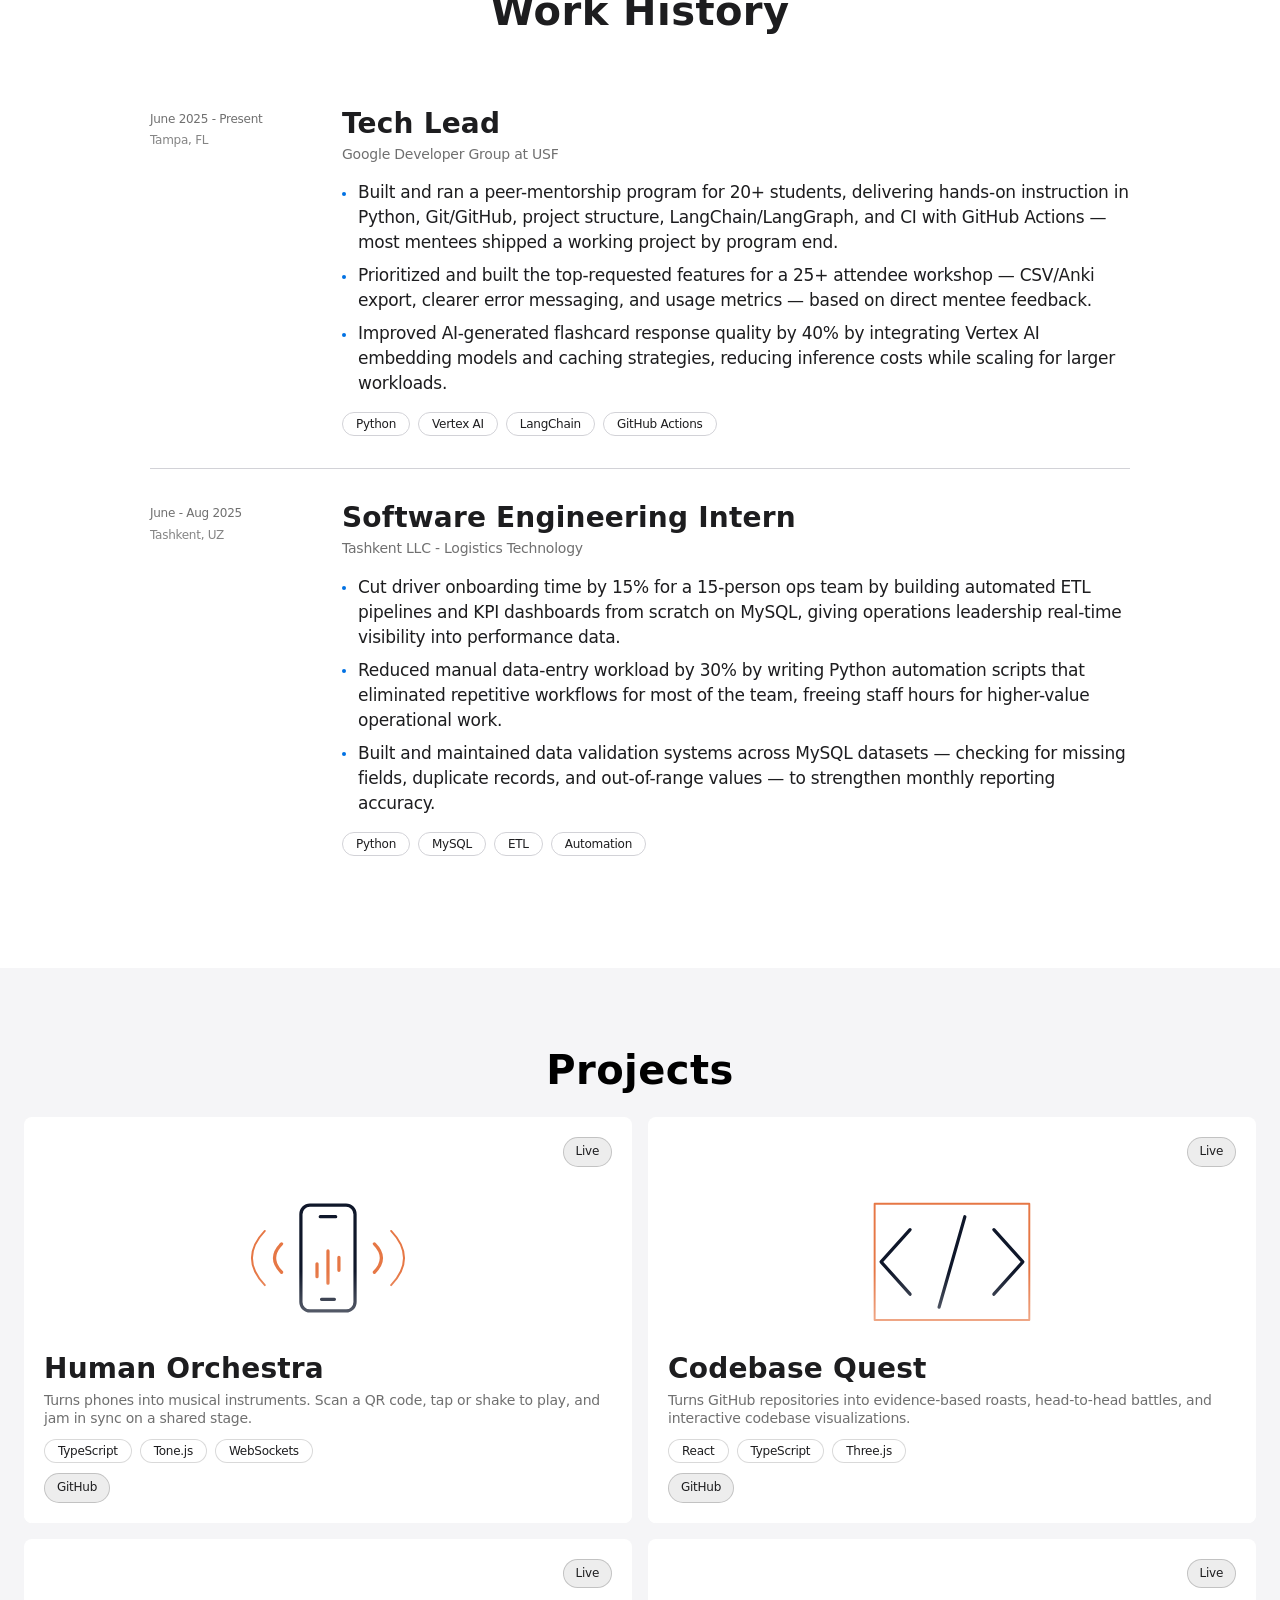
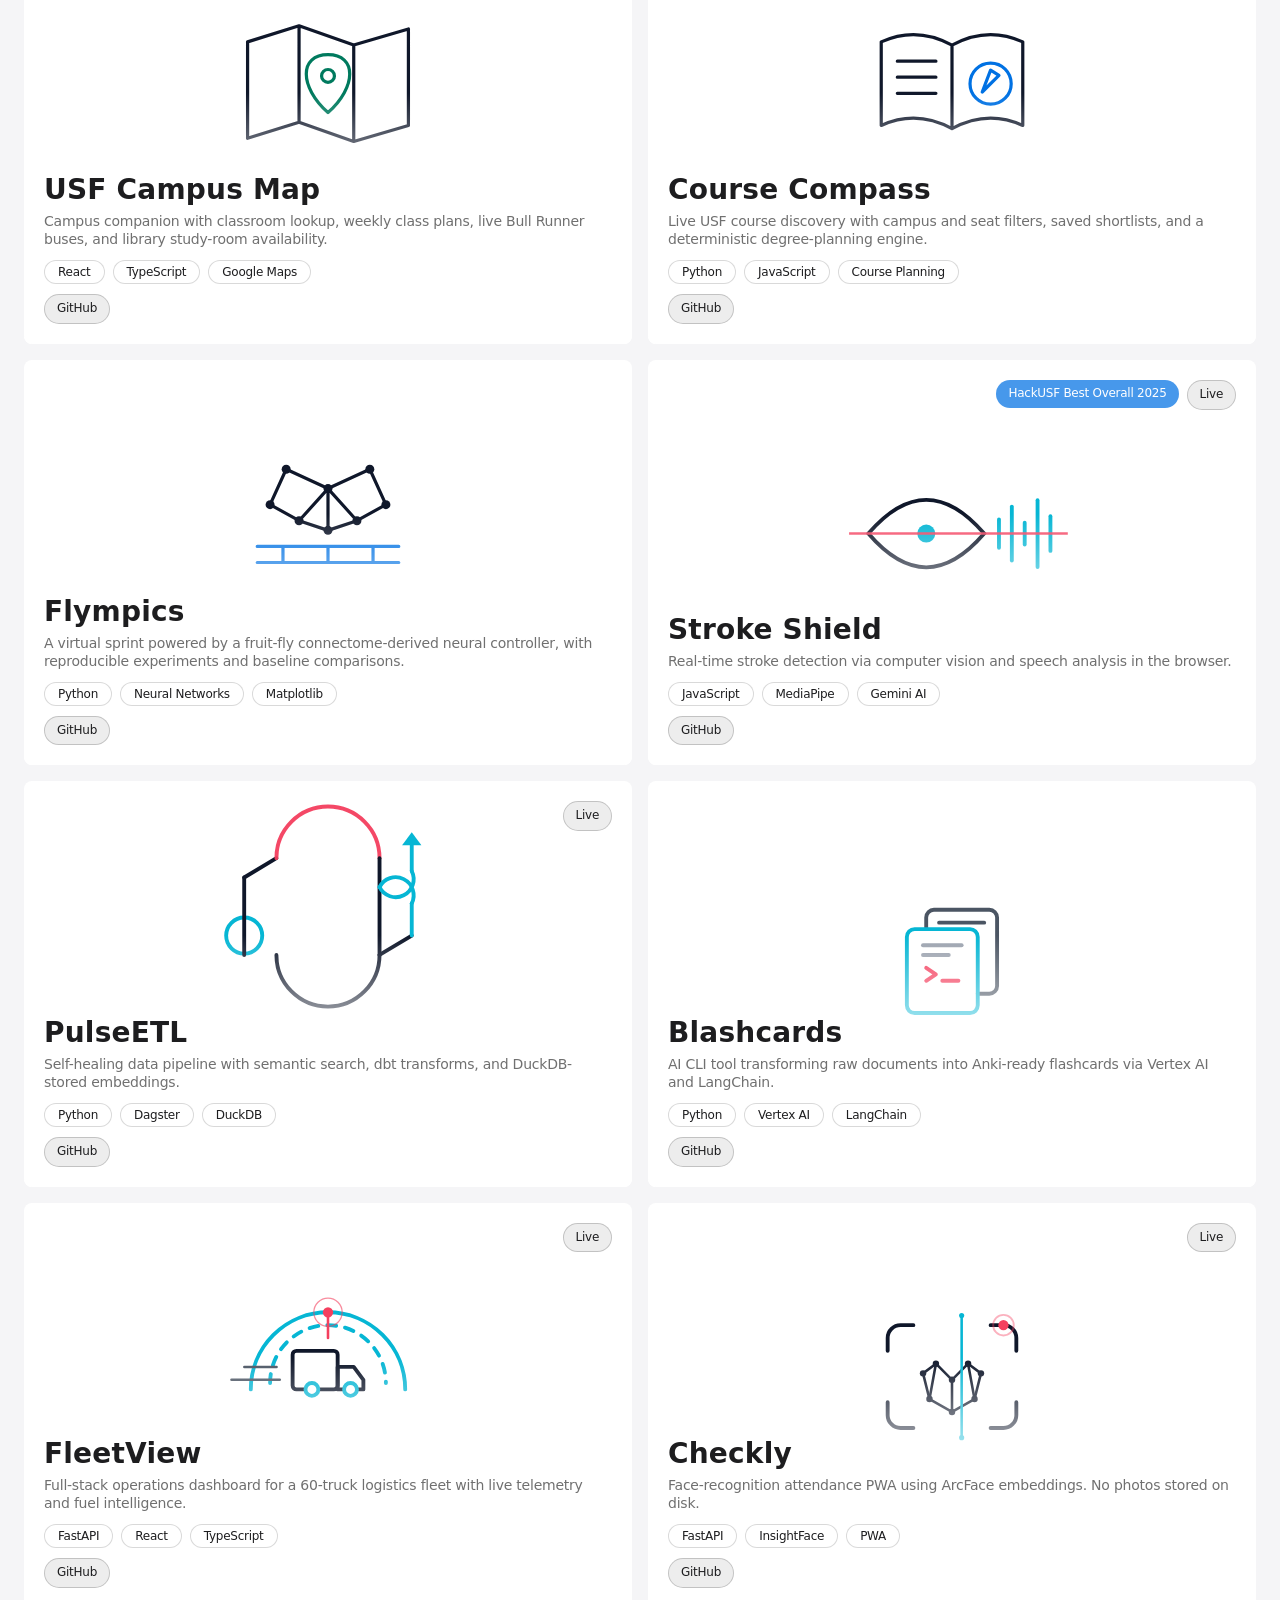
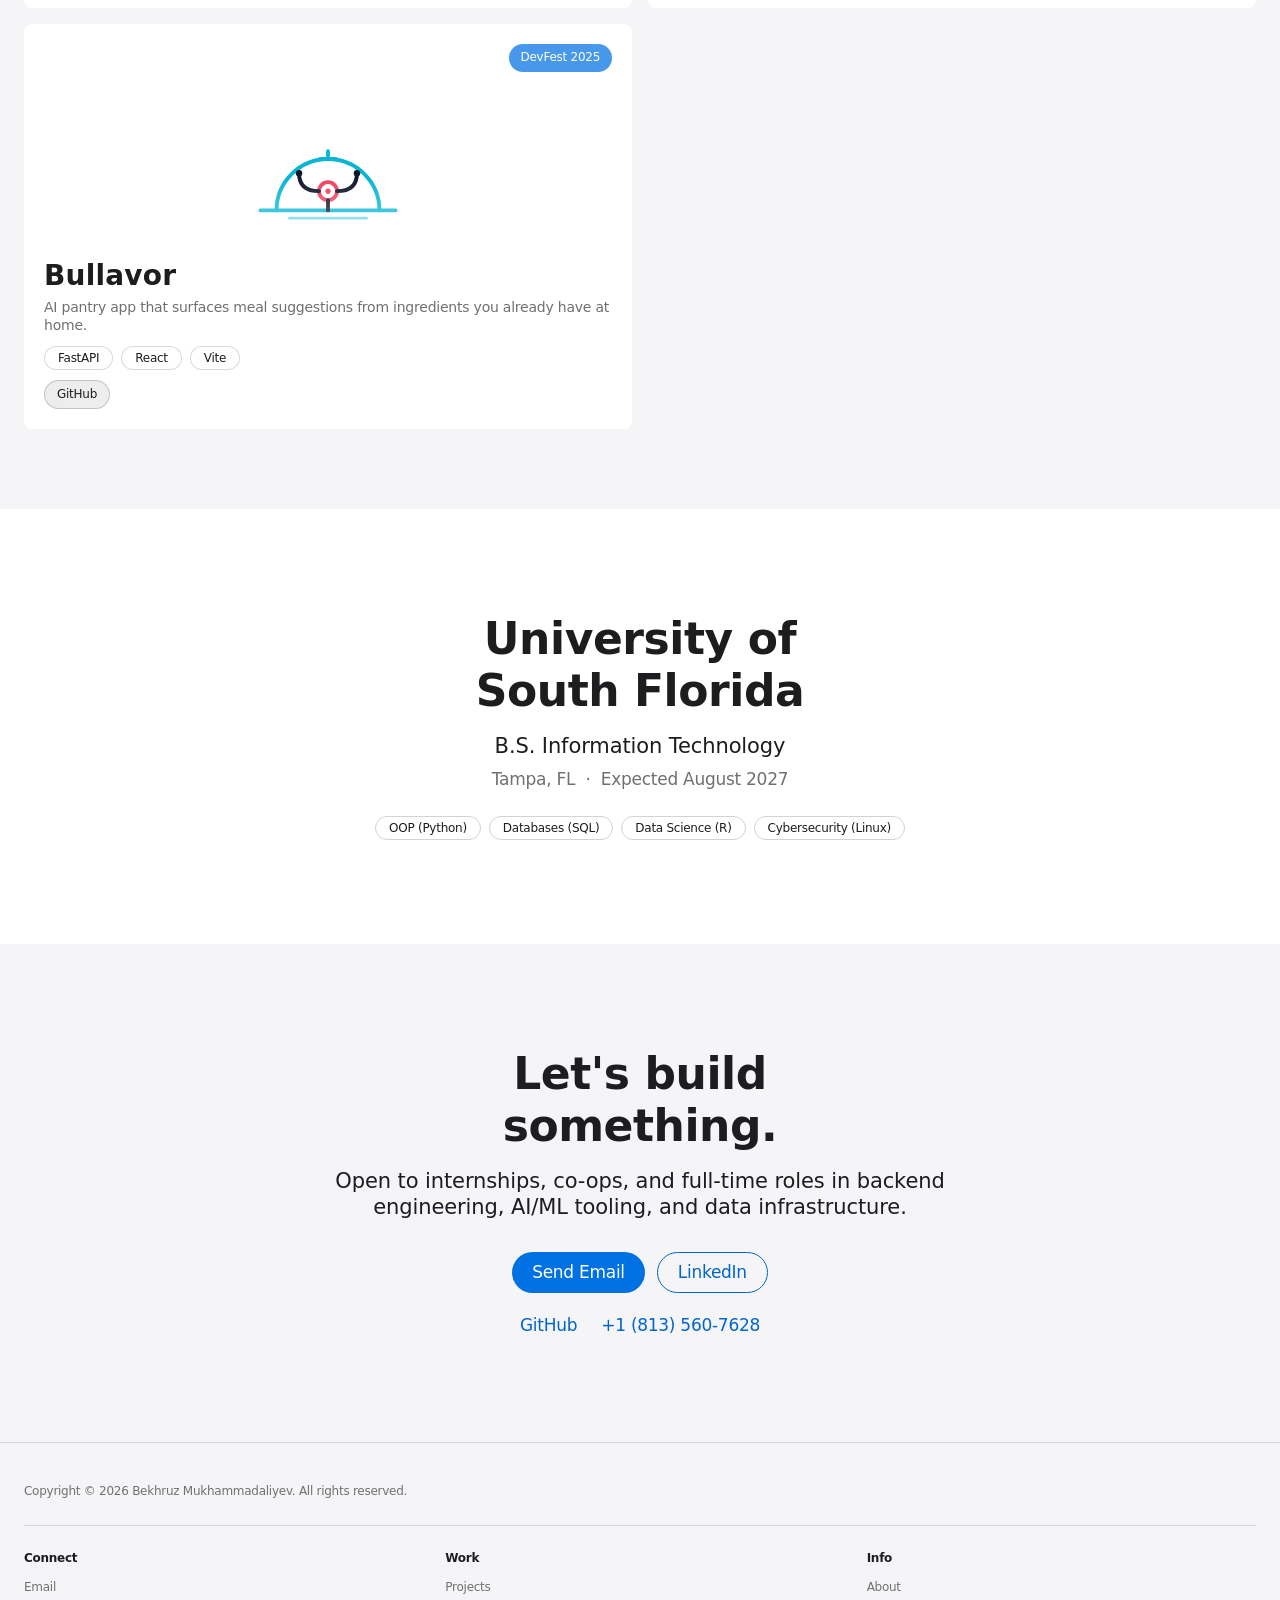
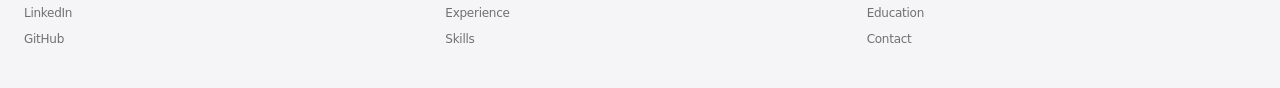
==== commit 3e295862: "Add Human Orchestra to portfolio projects" ====
--- a/index.html
+++ b/index.html
@@ -208,6 +208,24 @@
       </div>
       <div class="projects-grid">
 
+        <div class="project-card reveal" style="--card-img: url('images/human-orchestra.svg'); --card-bg: #ffffff">
+          <div class="project-card-inner">
+            <div class="project-card-top"><a href="https://horcha.vercel.app/stage" target="_blank" rel="noopener" class="project-link-pill">Live</a></div>
+            <div class="project-card-bottom">
+              <h3 class="project-title">Human Orchestra</h3>
+              <p class="project-desc">Turns phones into musical instruments. Scan a QR code, tap or shake to play, and jam in sync on a shared stage.</p>
+              <div class="tag-row">
+                <span class="tag tag-glass">TypeScript</span>
+                <span class="tag tag-glass">Tone.js</span>
+                <span class="tag tag-glass">WebSockets</span>
+              </div>
+              <div class="project-card-links">
+                <a href="https://github.com/bekhruzmd/human-orhcestra" target="_blank" rel="noopener" class="project-link-pill">GitHub</a>
+              </div>
+            </div>
+          </div>
+        </div>
+
         <div class="project-card reveal" style="--card-img: url('images/codebase-quest.svg'); --card-bg: #ffffff">
           <div class="project-card-inner">
             <div class="project-card-top"><a href="https://codebase-quest.vercel.app" target="_blank" rel="noopener" class="project-link-pill">Live</a></div>
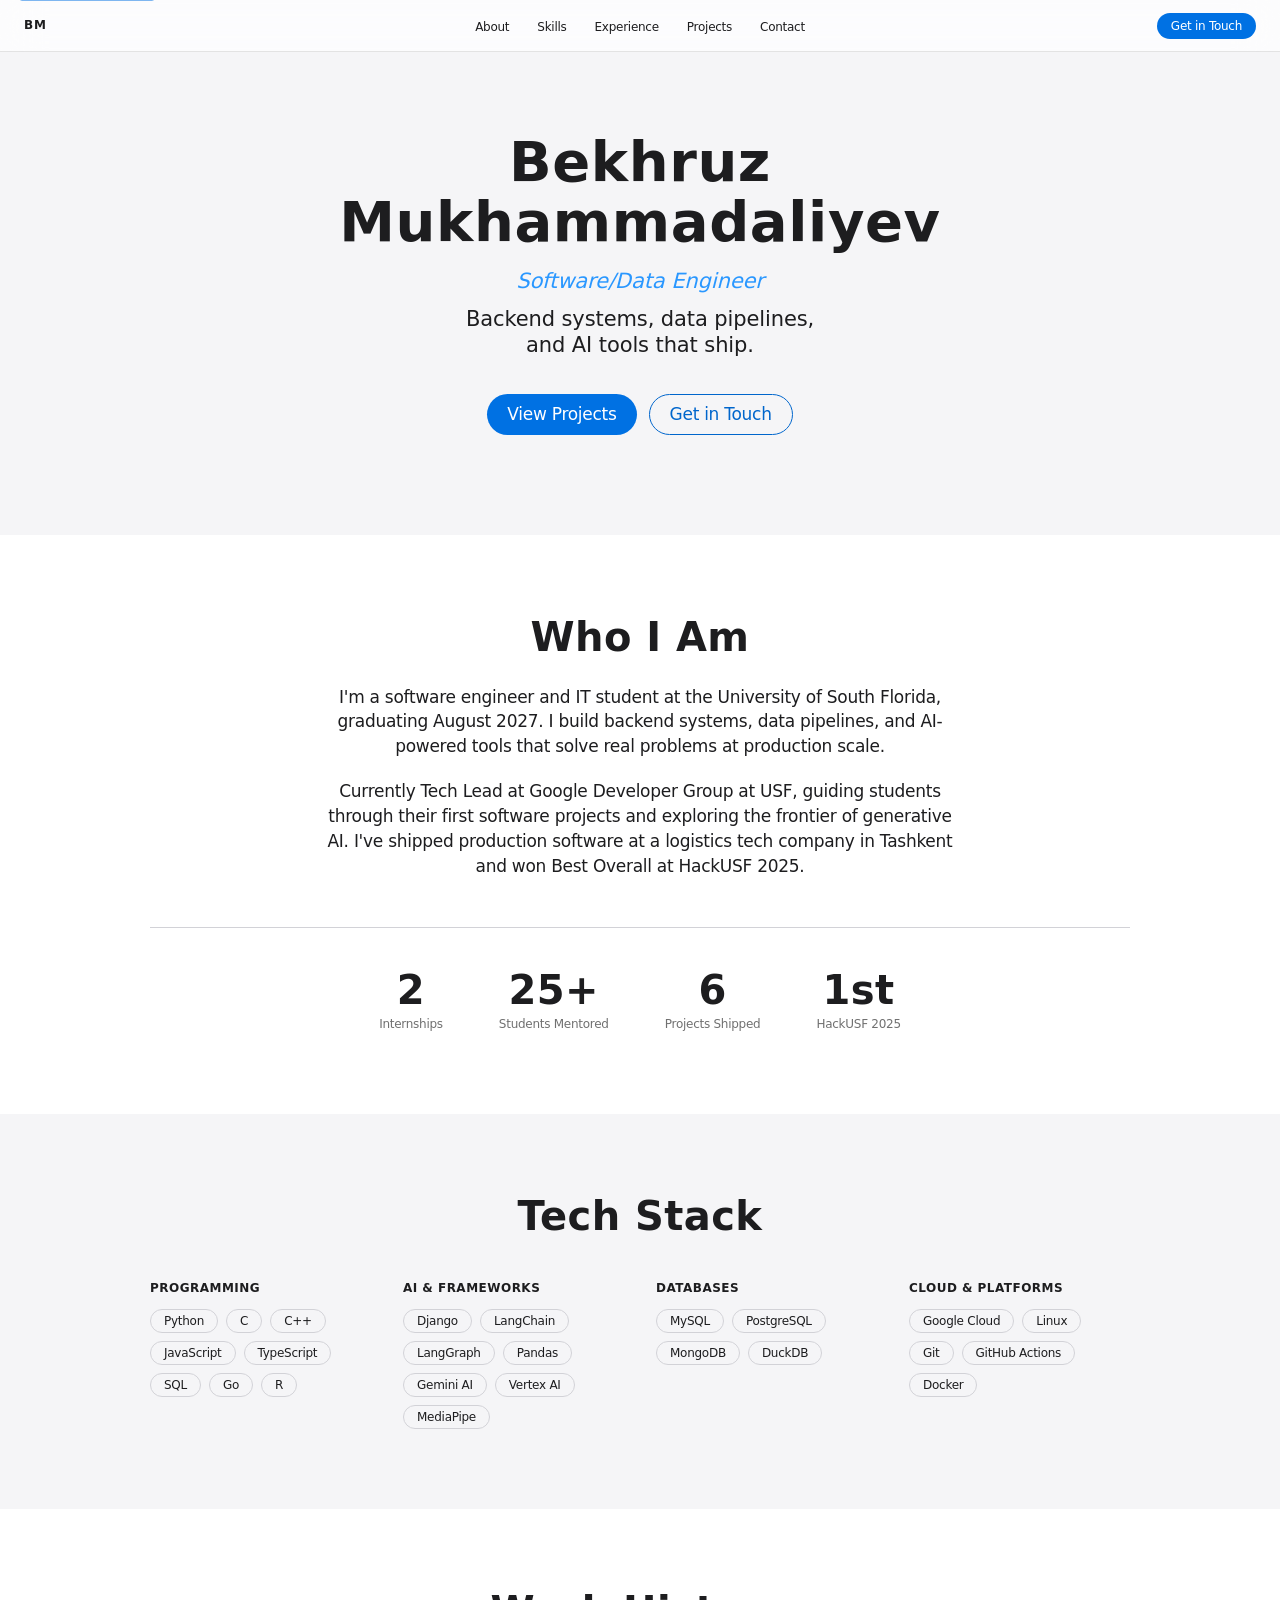
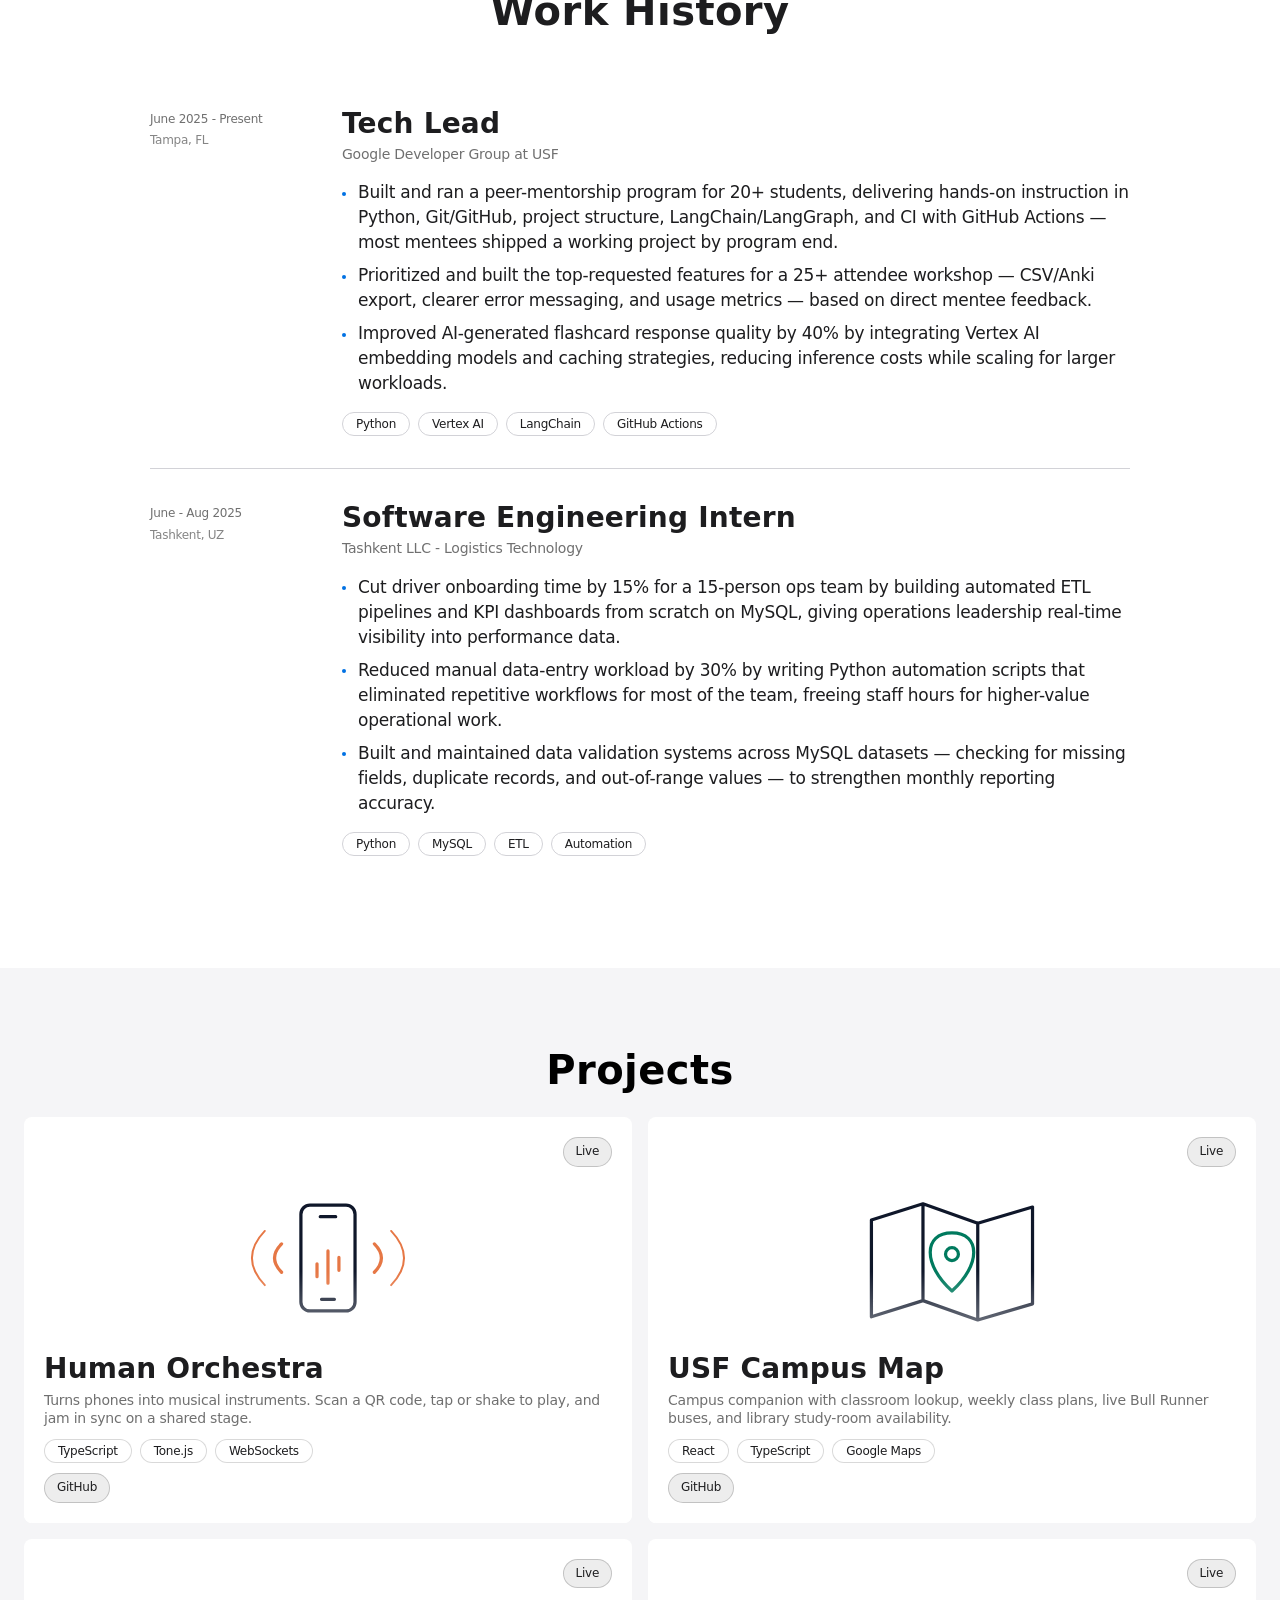
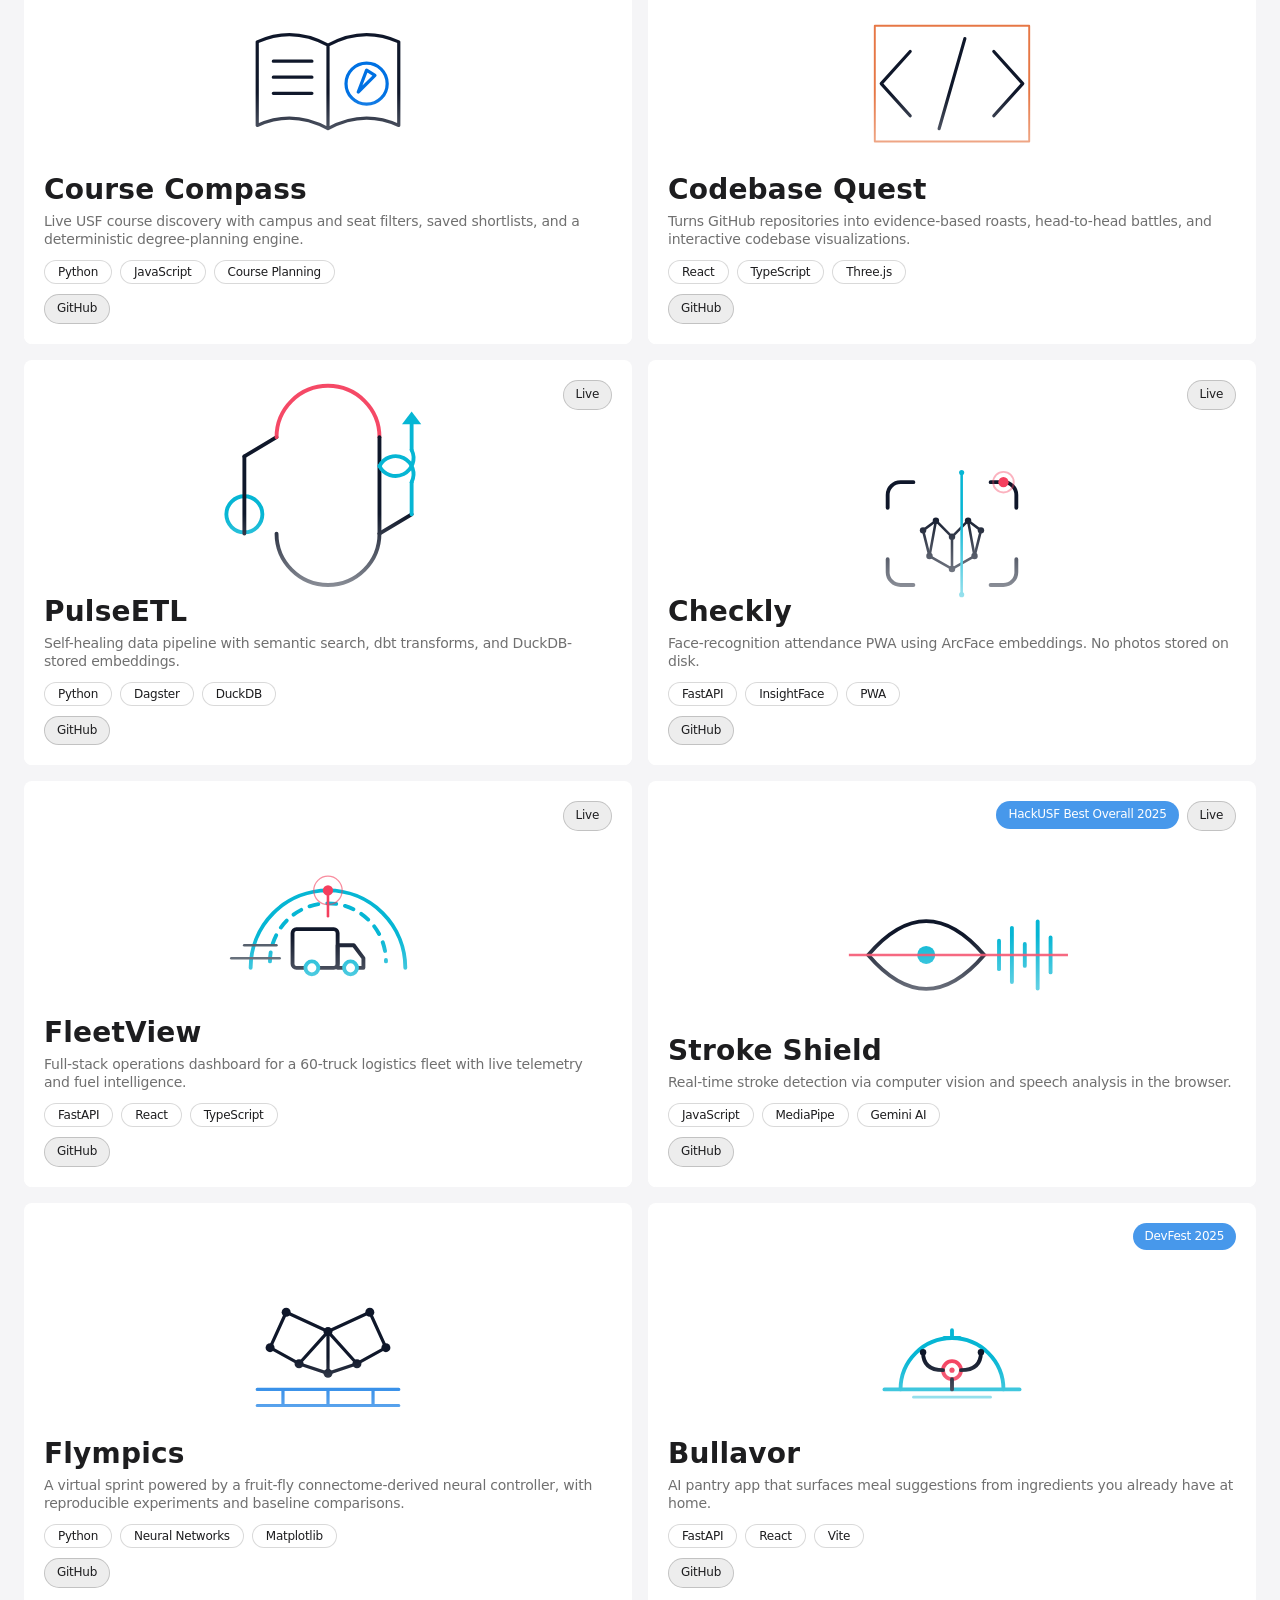
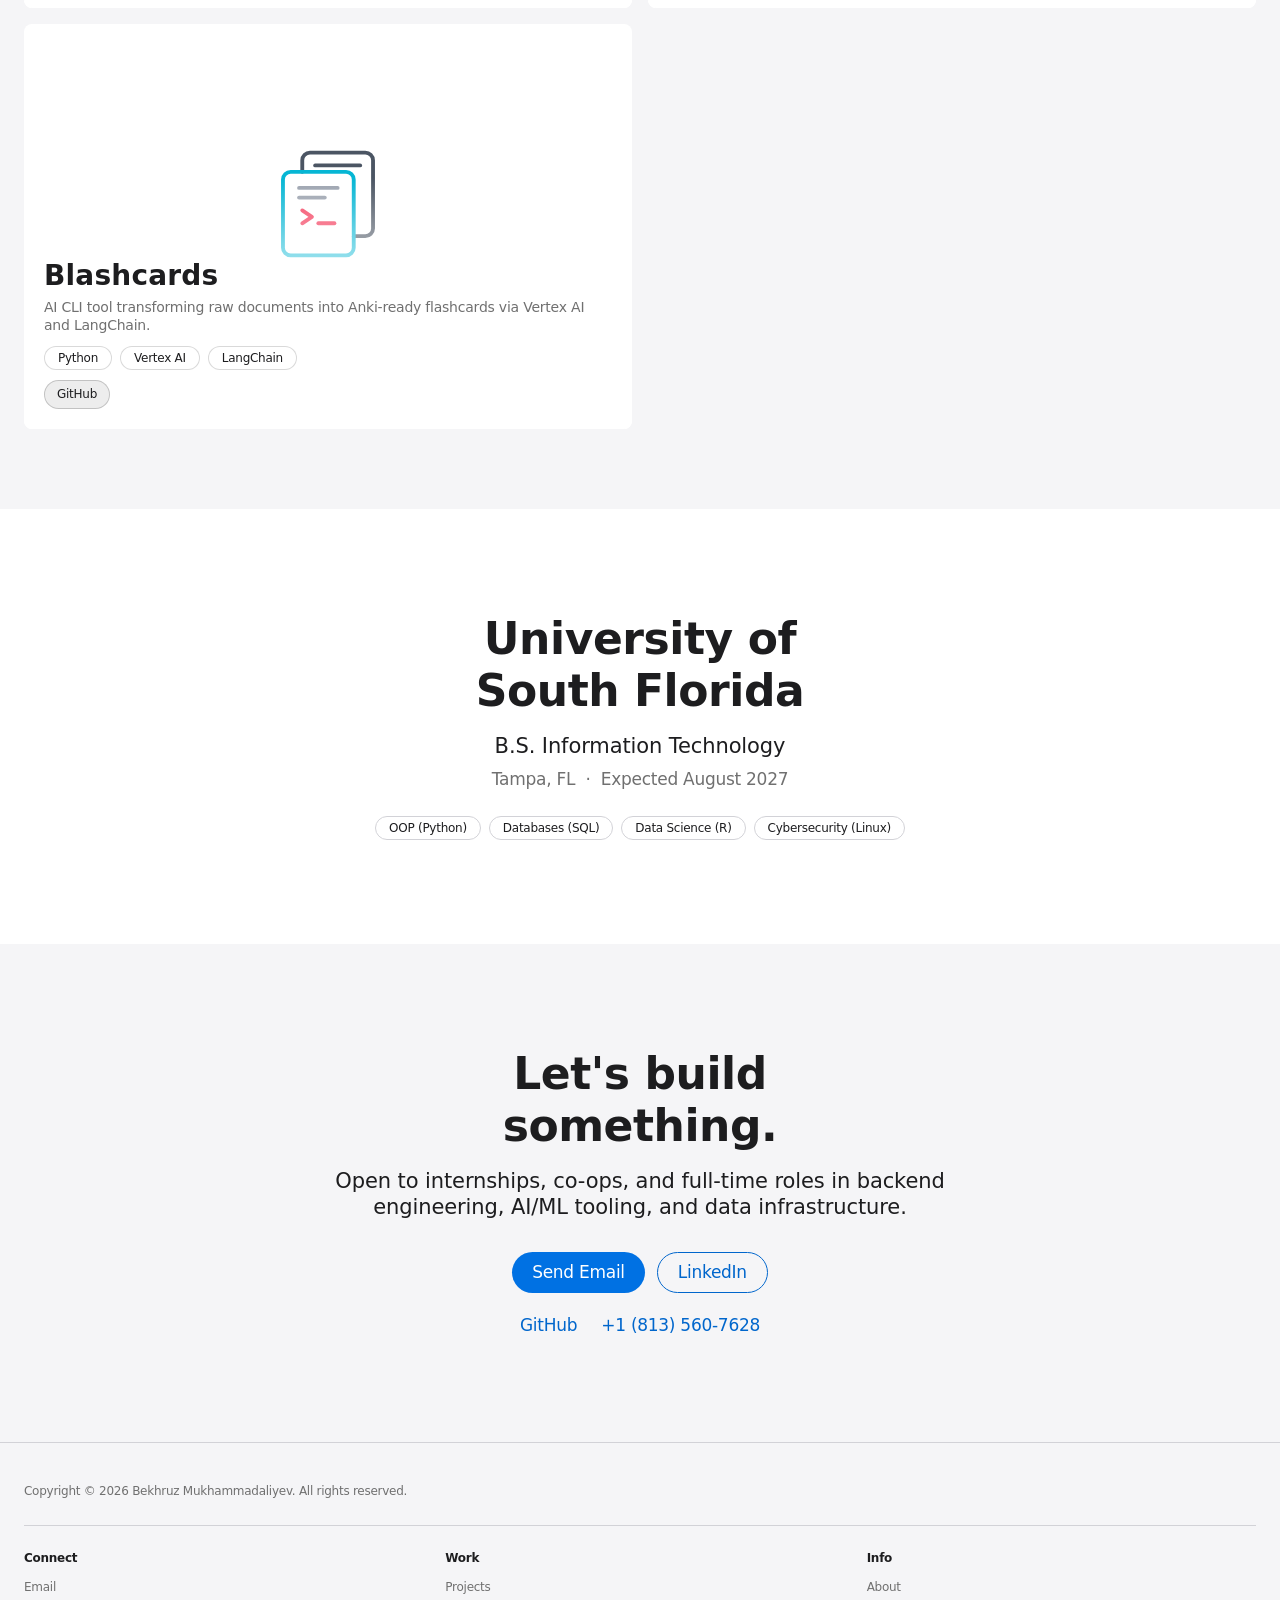
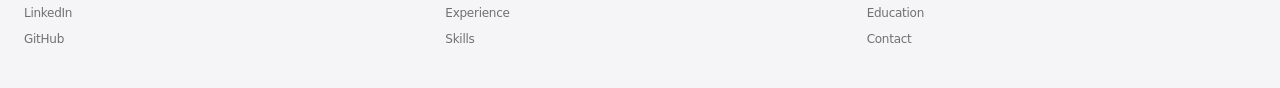
==== commit cb29ca1b: "Order projects by demo availability and recency" ====
--- a/index.html
+++ b/index.html
@@ -226,6 +226,42 @@
           </div>
         </div>
 
+        <div class="project-card reveal" style="--card-img: url('images/usf-map.svg'); --card-bg: #ffffff">
+          <div class="project-card-inner">
+            <div class="project-card-top"><a href="https://usf-campus-tour.vercel.app/" target="_blank" rel="noopener" class="project-link-pill">Live</a></div>
+            <div class="project-card-bottom">
+              <h3 class="project-title">USF Campus Map</h3>
+              <p class="project-desc">Campus companion with classroom lookup, weekly class plans, live Bull Runner buses, and library study-room availability.</p>
+              <div class="tag-row">
+                <span class="tag tag-glass">React</span>
+                <span class="tag tag-glass">TypeScript</span>
+                <span class="tag tag-glass">Google Maps</span>
+              </div>
+              <div class="project-card-links">
+                <a href="https://github.com/bekhruzmd/campus-tour-usf" target="_blank" rel="noopener" class="project-link-pill">GitHub</a>
+              </div>
+            </div>
+          </div>
+        </div>
+
+        <div class="project-card reveal" style="--card-img: url('images/course-compass.svg'); --card-bg: #ffffff">
+          <div class="project-card-inner">
+            <div class="project-card-top"><a href="https://uni-prereq.vercel.app/" target="_blank" rel="noopener" class="project-link-pill">Live</a></div>
+            <div class="project-card-bottom">
+              <h3 class="project-title">Course Compass</h3>
+              <p class="project-desc">Live USF course discovery with campus and seat filters, saved shortlists, and a deterministic degree-planning engine.</p>
+              <div class="tag-row">
+                <span class="tag tag-glass">Python</span>
+                <span class="tag tag-glass">JavaScript</span>
+                <span class="tag tag-glass">Course Planning</span>
+              </div>
+              <div class="project-card-links">
+                <a href="https://github.com/bekhruzmd/uni-prereq" target="_blank" rel="noopener" class="project-link-pill">GitHub</a>
+              </div>
+            </div>
+          </div>
+        </div>
+
         <div class="project-card reveal" style="--card-img: url('images/codebase-quest.svg'); --card-bg: #ffffff">
           <div class="project-card-inner">
             <div class="project-card-top"><a href="https://codebase-quest.vercel.app" target="_blank" rel="noopener" class="project-link-pill">Live</a></div>
@@ -244,37 +280,82 @@
           </div>
         </div>
 
-        <div class="project-card reveal" style="--card-img: url('images/usf-map.svg'); --card-bg: #ffffff">
-          <div class="project-card-inner">
-            <div class="project-card-top"><a href="https://usf-campus-tour.vercel.app/" target="_blank" rel="noopener" class="project-link-pill">Live</a></div>
-            <div class="project-card-bottom">
-              <h3 class="project-title">USF Campus Map</h3>
-              <p class="project-desc">Campus companion with classroom lookup, weekly class plans, live Bull Runner buses, and library study-room availability.</p>
-              <div class="tag-row">
+        <div class="project-card reveal" style="--card-img: url('images/pulseetl.svg'); --card-bg: #ffffff">
+          <div class="project-card-inner">
+            <div class="project-card-top">
+              <a href="https://pulseetl.streamlit.app" target="_blank" rel="noopener" class="project-link-pill">Live</a>
+            </div>
+            <div class="project-card-bottom">
+              <h3 class="project-title">PulseETL</h3>
+              <p class="project-desc">Self-healing data pipeline with semantic search, dbt transforms, and DuckDB-stored embeddings.</p>
+              <div class="tag-row">
+                <span class="tag tag-glass">Python</span>
+                <span class="tag tag-glass">Dagster</span>
+                <span class="tag tag-glass">DuckDB</span>
+              </div>
+              <div class="project-card-links">
+                <a href="https://github.com/bekhruzmd/production-grade-etl" target="_blank" rel="noopener" class="project-link-pill">GitHub</a>
+              </div>
+            </div>
+          </div>
+        </div>
+
+        <div class="project-card reveal" style="--card-img: url('images/checkly.svg'); --card-bg: #ffffff">
+          <div class="project-card-inner">
+            <div class="project-card-top">
+              <a href="https://bekhruzmd.github.io/checkly/" target="_blank" rel="noopener" class="project-link-pill">Live</a>
+            </div>
+            <div class="project-card-bottom">
+              <h3 class="project-title">Checkly</h3>
+              <p class="project-desc">Face-recognition attendance PWA using ArcFace embeddings. No photos stored on disk.</p>
+              <div class="tag-row">
+                <span class="tag tag-glass">FastAPI</span>
+                <span class="tag tag-glass">InsightFace</span>
+                <span class="tag tag-glass">PWA</span>
+              </div>
+              <div class="project-card-links">
+                <a href="https://github.com/bekhruzmd/checkly" target="_blank" rel="noopener" class="project-link-pill">GitHub</a>
+              </div>
+            </div>
+          </div>
+        </div>
+
+        <div class="project-card reveal" style="--card-img: url('images/fleetview.svg'); --card-bg: #ffffff">
+          <div class="project-card-inner">
+            <div class="project-card-top">
+              <a href="https://fleetview-app.vercel.app/#/overview" target="_blank" rel="noopener" class="project-link-pill">Live</a>
+            </div>
+            <div class="project-card-bottom">
+              <h3 class="project-title">FleetView</h3>
+              <p class="project-desc">Full-stack operations dashboard for a 60-truck logistics fleet with live telemetry and fuel intelligence.</p>
+              <div class="tag-row">
+                <span class="tag tag-glass">FastAPI</span>
                 <span class="tag tag-glass">React</span>
                 <span class="tag tag-glass">TypeScript</span>
-                <span class="tag tag-glass">Google Maps</span>
-              </div>
-              <div class="project-card-links">
-                <a href="https://github.com/bekhruzmd/campus-tour-usf" target="_blank" rel="noopener" class="project-link-pill">GitHub</a>
-              </div>
-            </div>
-          </div>
-        </div>
-
-        <div class="project-card reveal" style="--card-img: url('images/course-compass.svg'); --card-bg: #ffffff">
-          <div class="project-card-inner">
-            <div class="project-card-top"><a href="https://uni-prereq.vercel.app/" target="_blank" rel="noopener" class="project-link-pill">Live</a></div>
-            <div class="project-card-bottom">
-              <h3 class="project-title">Course Compass</h3>
-              <p class="project-desc">Live USF course discovery with campus and seat filters, saved shortlists, and a deterministic degree-planning engine.</p>
-              <div class="tag-row">
-                <span class="tag tag-glass">Python</span>
+              </div>
+              <div class="project-card-links">
+                <a href="https://github.com/bekhruzmd/fleetview" target="_blank" rel="noopener" class="project-link-pill">GitHub</a>
+              </div>
+            </div>
+          </div>
+        </div>
+
+        <div class="project-card reveal" style="--card-img: url('images/strokeshield.svg'); --card-bg: #ffffff">
+          <div class="project-card-inner">
+            <div class="project-card-top">
+              <span class="project-badge">HackUSF Best Overall 2025</span>
+              <a href="https://stroke-shield-iota.vercel.app/" target="_blank" rel="noopener" class="project-link-pill">Live</a>
+            </div>
+            <div class="project-card-bottom">
+              <h3 class="project-title">Stroke Shield</h3>
+              <p class="project-desc">Real-time stroke detection via computer vision and speech analysis in the browser.</p>
+              <div class="tag-row">
                 <span class="tag tag-glass">JavaScript</span>
-                <span class="tag tag-glass">Course Planning</span>
-              </div>
-              <div class="project-card-links">
-                <a href="https://github.com/bekhruzmd/uni-prereq" target="_blank" rel="noopener" class="project-link-pill">GitHub</a>
+                <span class="tag tag-glass">MediaPipe</span>
+                <span class="tag tag-glass">Gemini AI</span>
+              </div>
+              <div class="project-card-links">
+                <a href="https://github.com/bekhruzmd/strokeshield" target="_blank" rel="noopener" class="project-link-pill">GitHub</a>
               </div>
             </div>
           </div>
@@ -298,42 +379,21 @@
           </div>
         </div>
 
-        <div class="project-card reveal" style="--card-img: url('images/strokeshield.svg'); --card-bg: #ffffff">
+        <div class="project-card reveal" style="--card-img: url('images/bullavor.svg'); --card-bg: #ffffff">
           <div class="project-card-inner">
             <div class="project-card-top">
-              <span class="project-badge">HackUSF Best Overall 2025</span>
-              <a href="https://stroke-shield-iota.vercel.app/" target="_blank" rel="noopener" class="project-link-pill">Live</a>
-            </div>
-            <div class="project-card-bottom">
-              <h3 class="project-title">Stroke Shield</h3>
-              <p class="project-desc">Real-time stroke detection via computer vision and speech analysis in the browser.</p>
-              <div class="tag-row">
-                <span class="tag tag-glass">JavaScript</span>
-                <span class="tag tag-glass">MediaPipe</span>
-                <span class="tag tag-glass">Gemini AI</span>
-              </div>
-              <div class="project-card-links">
-                <a href="https://github.com/bekhruzmd/strokeshield" target="_blank" rel="noopener" class="project-link-pill">GitHub</a>
-              </div>
-            </div>
-          </div>
-        </div>
-
-        <div class="project-card reveal" style="--card-img: url('images/pulseetl.svg'); --card-bg: #ffffff">
-          <div class="project-card-inner">
-            <div class="project-card-top">
-              <a href="https://pulseetl.streamlit.app" target="_blank" rel="noopener" class="project-link-pill">Live</a>
-            </div>
-            <div class="project-card-bottom">
-              <h3 class="project-title">PulseETL</h3>
-              <p class="project-desc">Self-healing data pipeline with semantic search, dbt transforms, and DuckDB-stored embeddings.</p>
-              <div class="tag-row">
-                <span class="tag tag-glass">Python</span>
-                <span class="tag tag-glass">Dagster</span>
-                <span class="tag tag-glass">DuckDB</span>
-              </div>
-              <div class="project-card-links">
-                <a href="https://github.com/bekhruzmd/production-grade-etl" target="_blank" rel="noopener" class="project-link-pill">GitHub</a>
+              <span class="project-badge">DevFest 2025</span>
+            </div>
+            <div class="project-card-bottom">
+              <h3 class="project-title">Bullavor</h3>
+              <p class="project-desc">AI pantry app that surfaces meal suggestions from ingredients you already have at home.</p>
+              <div class="tag-row">
+                <span class="tag tag-glass">FastAPI</span>
+                <span class="tag tag-glass">React</span>
+                <span class="tag tag-glass">Vite</span>
+              </div>
+              <div class="project-card-links">
+                <a href="https://github.com/bekhruzmd/bullavor-final" target="_blank" rel="noopener" class="project-link-pill">GitHub</a>
               </div>
             </div>
           </div>
@@ -352,66 +412,6 @@
               </div>
               <div class="project-card-links">
                 <a href="https://github.com/bekhruzmd/blashcards" target="_blank" rel="noopener" class="project-link-pill">GitHub</a>
-              </div>
-            </div>
-          </div>
-        </div>
-
-        <div class="project-card reveal" style="--card-img: url('images/fleetview.svg'); --card-bg: #ffffff">
-          <div class="project-card-inner">
-            <div class="project-card-top">
-              <a href="https://fleetview-app.vercel.app/#/overview" target="_blank" rel="noopener" class="project-link-pill">Live</a>
-            </div>
-            <div class="project-card-bottom">
-              <h3 class="project-title">FleetView</h3>
-              <p class="project-desc">Full-stack operations dashboard for a 60-truck logistics fleet with live telemetry and fuel intelligence.</p>
-              <div class="tag-row">
-                <span class="tag tag-glass">FastAPI</span>
-                <span class="tag tag-glass">React</span>
-                <span class="tag tag-glass">TypeScript</span>
-              </div>
-              <div class="project-card-links">
-                <a href="https://github.com/bekhruzmd/fleetview" target="_blank" rel="noopener" class="project-link-pill">GitHub</a>
-              </div>
-            </div>
-          </div>
-        </div>
-
-        <div class="project-card reveal" style="--card-img: url('images/checkly.svg'); --card-bg: #ffffff">
-          <div class="project-card-inner">
-            <div class="project-card-top">
-              <a href="https://bekhruzmd.github.io/checkly/" target="_blank" rel="noopener" class="project-link-pill">Live</a>
-            </div>
-            <div class="project-card-bottom">
-              <h3 class="project-title">Checkly</h3>
-              <p class="project-desc">Face-recognition attendance PWA using ArcFace embeddings. No photos stored on disk.</p>
-              <div class="tag-row">
-                <span class="tag tag-glass">FastAPI</span>
-                <span class="tag tag-glass">InsightFace</span>
-                <span class="tag tag-glass">PWA</span>
-              </div>
-              <div class="project-card-links">
-                <a href="https://github.com/bekhruzmd/checkly" target="_blank" rel="noopener" class="project-link-pill">GitHub</a>
-              </div>
-            </div>
-          </div>
-        </div>
-
-        <div class="project-card reveal" style="--card-img: url('images/bullavor.svg'); --card-bg: #ffffff">
-          <div class="project-card-inner">
-            <div class="project-card-top">
-              <span class="project-badge">DevFest 2025</span>
-            </div>
-            <div class="project-card-bottom">
-              <h3 class="project-title">Bullavor</h3>
-              <p class="project-desc">AI pantry app that surfaces meal suggestions from ingredients you already have at home.</p>
-              <div class="tag-row">
-                <span class="tag tag-glass">FastAPI</span>
-                <span class="tag tag-glass">React</span>
-                <span class="tag tag-glass">Vite</span>
-              </div>
-              <div class="project-card-links">
-                <a href="https://github.com/bekhruzmd/bullavor-final" target="_blank" rel="noopener" class="project-link-pill">GitHub</a>
               </div>
             </div>
           </div>
